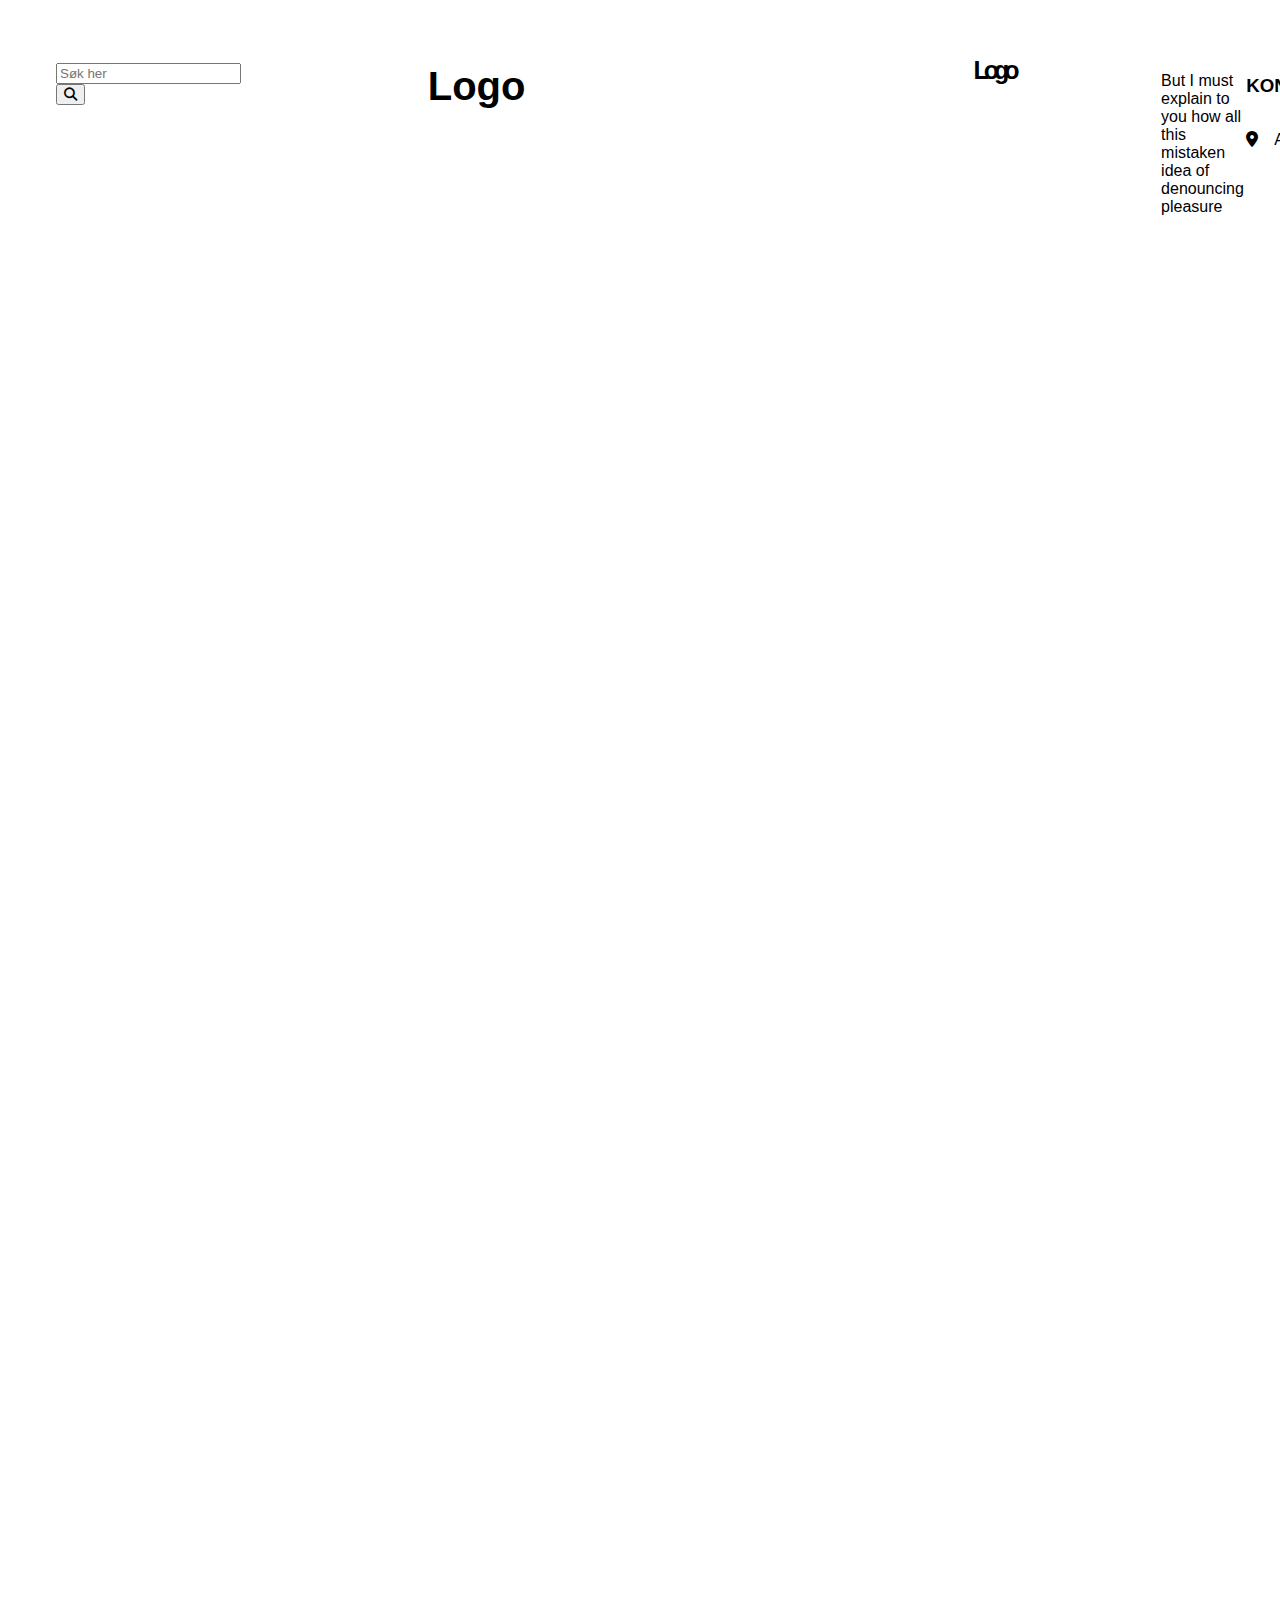
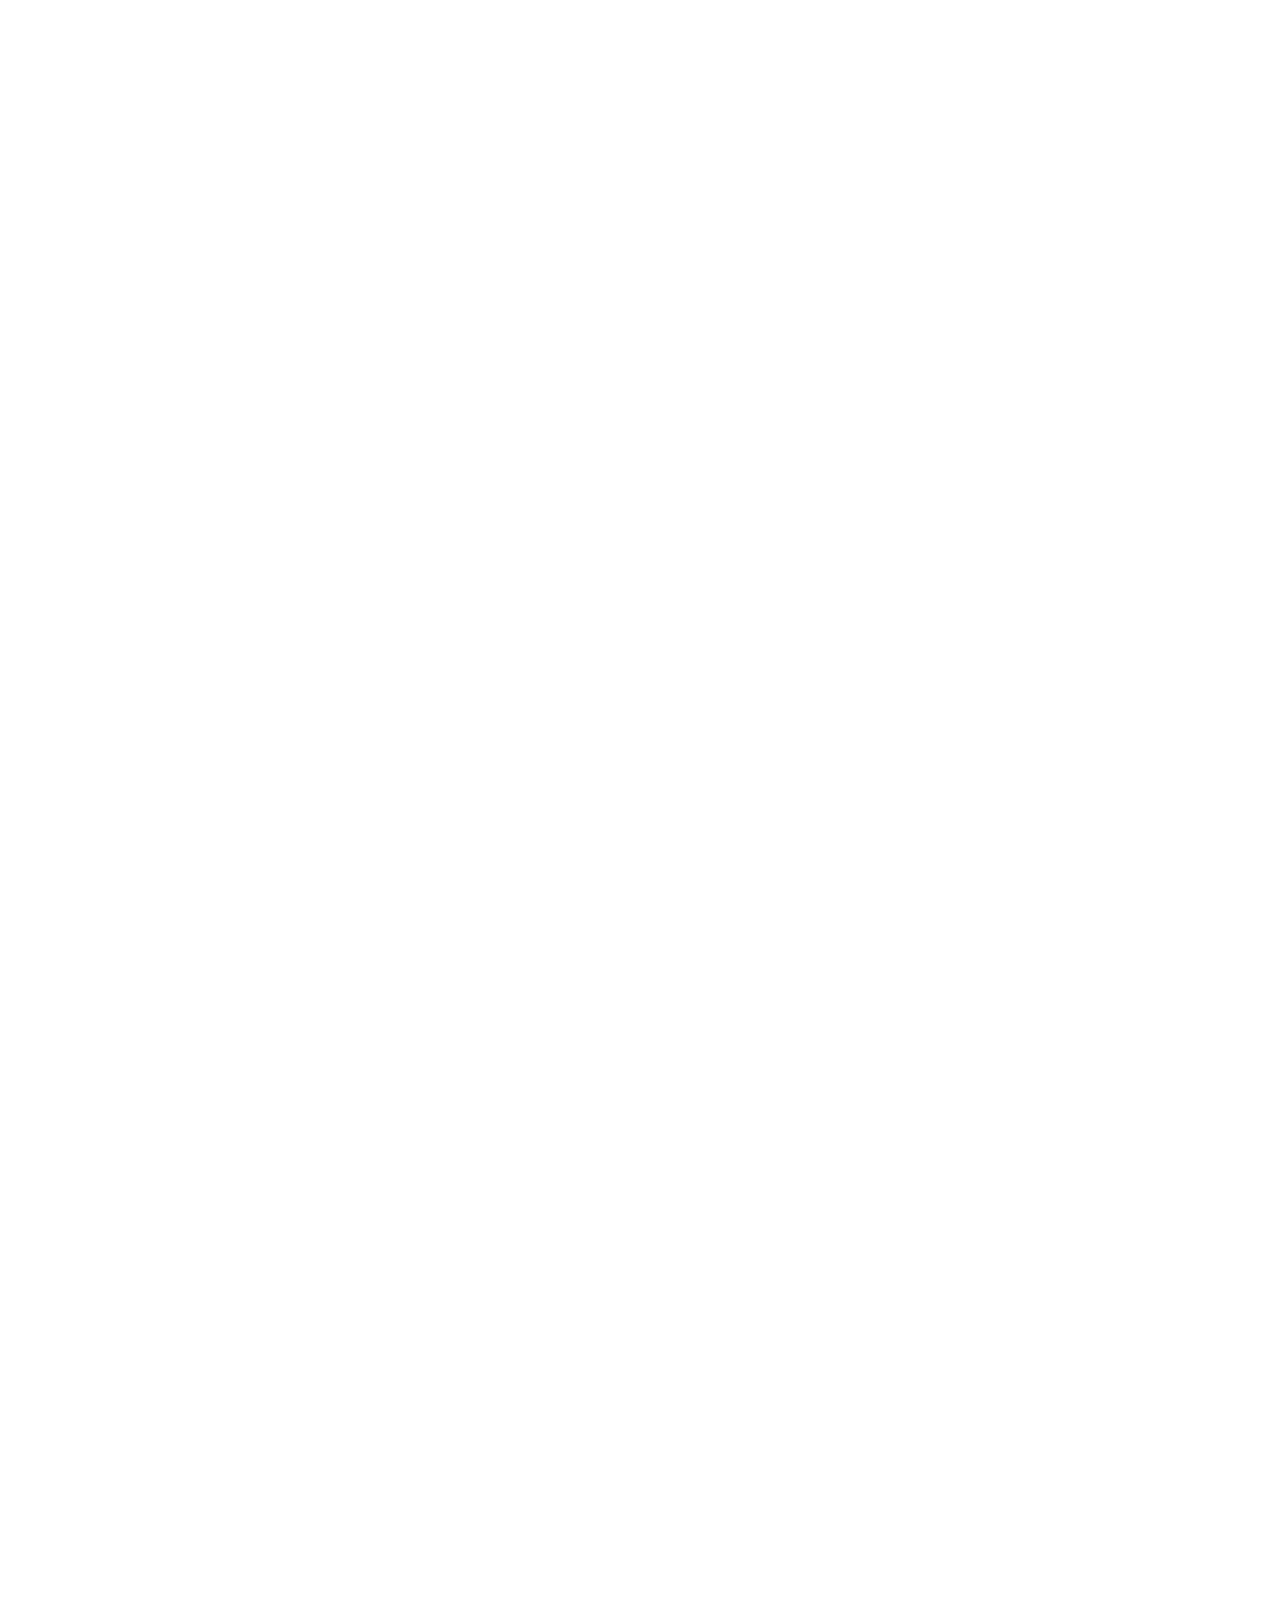
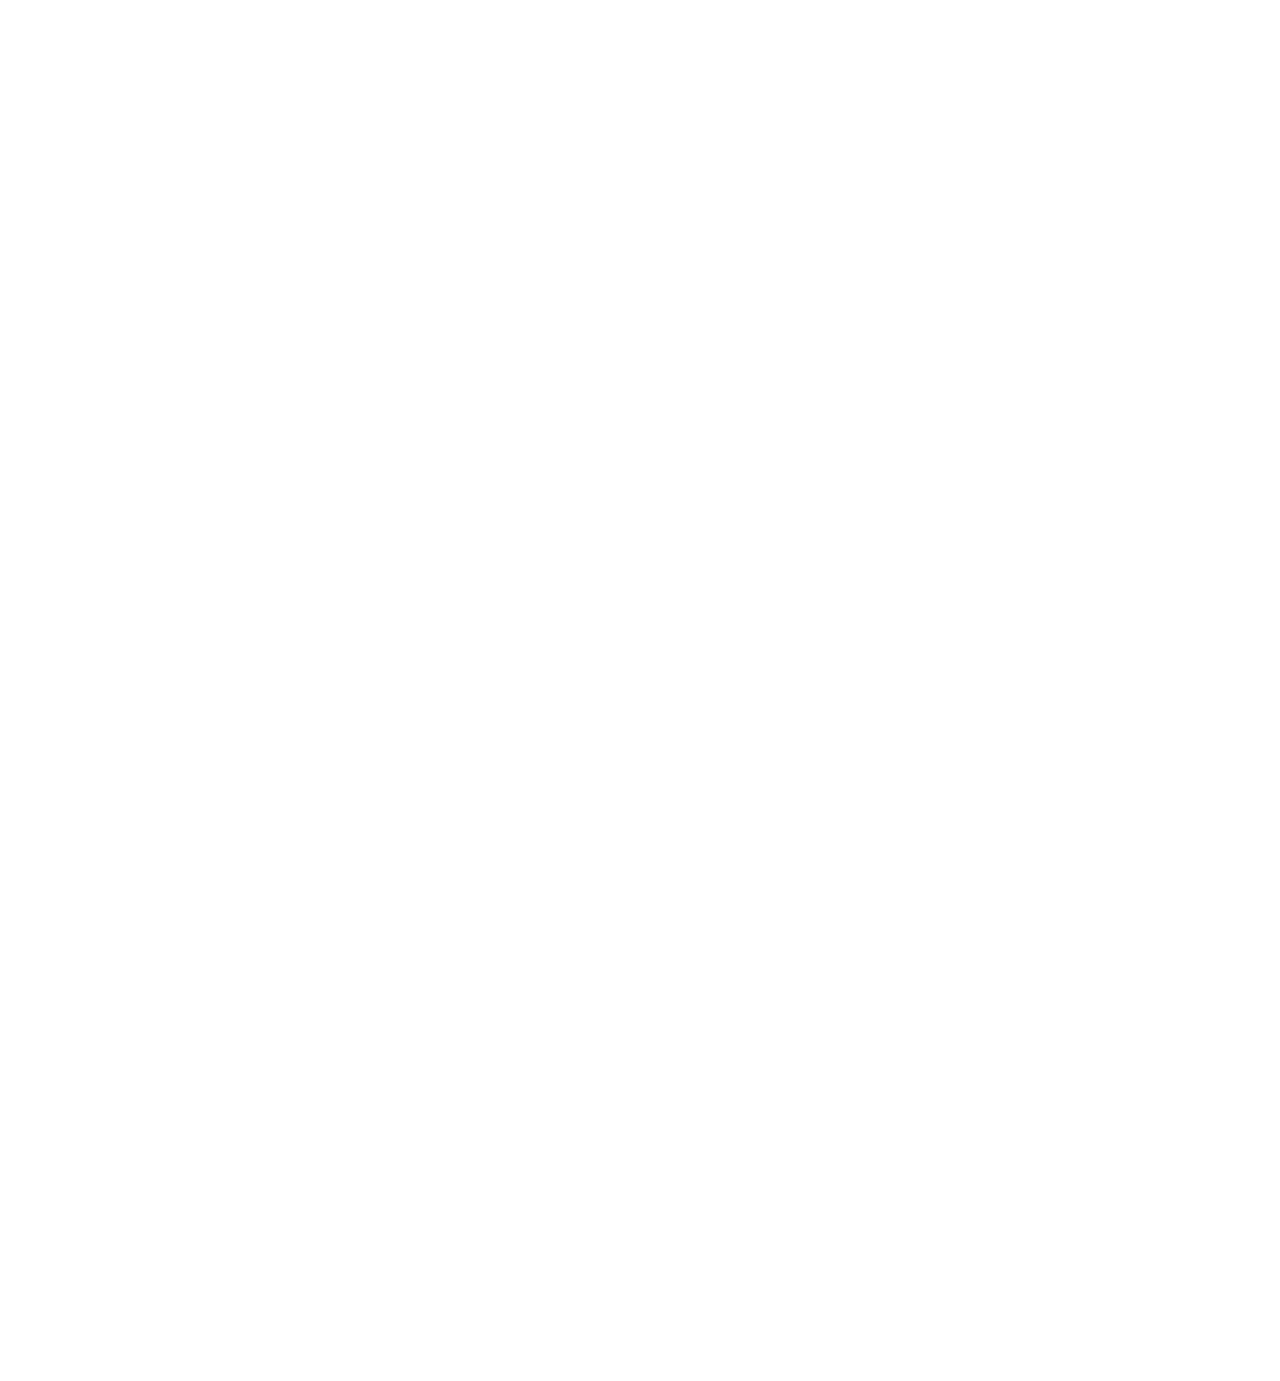
==== index.html @ 43e85b51 "Update index.html" ====
<!DOCTYPE html>
<html lang="en">
<head>
    <meta charset="UTF-8">
    <meta name="viewport" content="width=device-width, initial-scale=1.0">
    <link rel="stylesheet" href="ikoner/css/solid.css">
    <link rel="stylesheet" href="ikoner/css/fontawesome.css">
    <link rel="stylesheet" href="ikoner/css/brands.css">
    <link rel="stylesheet" href="css/style.css">
    
    <title>Eksamen</title>
</head>
<body>
    <div id="grid-container">
    <header><a href="index.html" class="logo"></a>

        <nav>
            <form>
            <label>
                <input type="search" placeholder="Søk her" id="search">
                <button aria-label="search button"><i class="fa-solid fa-magnifying-glass"></i></button>
            </label>
            </form>

            <ul>
                <li><a href="#">Hjem</a></li>
                <li><a href="#">Produkter</a></li>
                <li><a href="#" id="logo">Logo</a></li>
                <li><a href="#">Kategorier</a></li>
                <li><a href="#">Kontakt oss</a></li>
            </ul>

                <ul class="flex-menu" id="menu">
                    <li>
                        <a href="#" aria-label="Konto">
                            <i class="fa-regular fa-user"></i>
                        </a>
                    </li>
                    <li>
                        <a href="#" aria-label="Favoritter">
                            <i class="fa-regular fa-heart"></i>
                        </a>
                    </li>
                    <li>
                        <a href="#" aria-label="Handlekurv">
                            <i class="fa-solid fa-cart-shopping"></i>
                        </a>
                    </li>
                </ul>
        </nav>
    </header>
        <main id="mansory-grid">
            <section id="welcome-banner" aria-labelledby="welcome-heading">
                <header>
                    <h1>But I must explain to you how all this mistaken idea of denouncing pleasure and praising pain was born</h1>
                    <a href="#" class="btn" aria-label="Les mer">Les mer</a>
                </header>
            </section>

            <section>
                <h2>Våre mest populære produkter</h2>
                <p>Oppdag det beste av det beste</p>
                <button type="button">New product</button>
                <button type="button">Special price</button>
                <button type="button">Best sellers</button>


                <a href="#" class="btn" aria-label="New product">New product</a>
                <a href="#" class="btn" aria-label="Special price">Special price</a>
                <a href="#" class="btn" aria-label="Best sellers">Best sellers</a>
            </section>
              
            <section>
                        <img src="" alt="">
                        <i class="fa-regular fa-heart"></i>


                    <ul>
                        <li>Product name</li>
                        <li>Kr 1999</li>
                    </ul>
                
                        <img src="" alt="">
                        <i class="fa-regular fa-heart"></i>
                
                    <ul>
                        <li>Product name</li>
                        <li>Kr 1999</li>
                    </ul>

                        <img src="" alt="">
                        <i class="fa-regular fa-heart"></i>
                    
                    <ul>
                        <li>Product name</li>
                        <li>Kr 1999</li>
                    </ul>

                        <img src="" alt="">
                        <i class="fa-regular fa-heart"></i>

                    <ul>
                        <li>Product name</li>
                        <li>Kr 1999</li>
                    </ul>

                        <img src="" alt="">
                        <i class="fa-regular fa-heart"></i>
    
                    <ul>
                        <li>Product name</li>
                        <li>Kr 1999</li>
                    </ul>

        
                        <img src="" alt="">
                        <i class="fa-regular fa-heart"></i>
                
                    <ul>
                        <li>Product name</li>
                        <li>Kr 1999</li>
                    </ul>
            </section>

            <h2>Våre mest populære kategorier</h2>
            <p>Oppdag det beste av det beste</p>
            
            <section id="category">
                <h3>Category 1</h3>
            </section>
            
            <section id="category">
                <h3>Category 2</h3>
            </section>

            <section id="category">
                <h3>Category 3</h3>
            </section>

            <section id="category">
                <h3>Category 4</h3>
            </section>

            <section id="category">
                <h3>Category 5</h3>
            </section>
            
            
            
            <section id="Anmeldelser">
                    <h2>Anmeldelser</h2>

                <article>
                    <h4>Rober Labrador</h4>
                    <p>There are many variations of passages of Lorem Ipsum available, but the majority have suffered alteration in some form, by injected humour, or randomised words which don't look even slightly believable.</p>
                </article>

                <article>
                    <h4>Rober Labrador</h4>
                    <p>There are many variations of passages of Lorem Ipsum available, but the majority have suffered alteration in some form, by injected humour, or randomised words which don't look even slightly believable.</p>
                </article>

                <article>
                    <h4>Rober Labrador</h4>
                    <p>There are many variations of passages of Lorem Ipsum available, but the majority have suffered alteration in some form, by injected humour, or randomised words which don't look even slightly believable.</p>
                </article>

                <article>
                    <h4>Rober Labrador</h4>
                    <p>There are many variations of passages of Lorem Ipsum available, but the majority have suffered alteration in some form, by injected humour, or randomised words which don't look even slightly believable.</p>
                </article>


            </section>
        </main>

        <footer>
            <a href="#" id="footer-logo">Logo</a>
            <p>But I must explain to you how all this mistaken idea of denouncing pleasure</p>
                
                <section>
                    <h3>KONTAKT</h3>
                    <ul>
                        <li><i class="fa-solid fa-location-dot"></i> Adresse: B R A veien 4, 1757 Halden</li>
                        <li><i class="fa-solid fa-phone"></i>Telefon: 69 60 80 00</li>
                        <li><i class="fa-solid fa-envelope"></i>E-post: halden@hiof.no</li>
                        <li><i class="fa-solid fa-clock"></i>Åpningstider: Stenger 15:00</li>
                    </ul>
                </section>

                <section>
                    <h3>SNARVEIER </h3>
                    <ul>
                        <li>Produkter</li>
                        <li>Kategorier</li>
                        <li>Kontakt oss</li>
                    </ul>
                </section>

                <section>
                    <h3>SOSIALE MEDIER</h3>
                    <ul>
                        <li><i class="fa-brands fa-instagram"></i></li>
                        <li><i class="fa-brands fa-facebook"></i></li>
                        <li><i class="fa-brands fa-linkedin"></i></li>
                        <li><i class="fa-brands fa-pinterest"></i></li>
                    </ul>
                </section>
        </footer>
    </div>
</body>
</html>
---- ikoner/css/solid.css ----
/*!
 * Font Awesome Free 6.6.0 by @fontawesome - https://fontawesome.com
 * License - https://fontawesome.com/license/free (Icons: CC BY 4.0, Fonts: SIL OFL 1.1, Code: MIT License)
 * Copyright 2024 Fonticons, Inc.
 */
:root, :host {
  --fa-style-family-classic: 'Font Awesome 6 Free';
  --fa-font-solid: normal 900 1em/1 'Font Awesome 6 Free'; }

@font-face {
  font-family: 'Font Awesome 6 Free';
  font-style: normal;
  font-weight: 900;
  font-display: block;
  src: url("../webfonts/fa-solid-900.woff2") format("woff2"), url("../webfonts/fa-solid-900.ttf") format("truetype"); }

.fas,
.fa-solid {
  font-weight: 900; }
---- ikoner/css/brands.css ----
/*!
 * Font Awesome Free 6.6.0 by @fontawesome - https://fontawesome.com
 * License - https://fontawesome.com/license/free (Icons: CC BY 4.0, Fonts: SIL OFL 1.1, Code: MIT License)
 * Copyright 2024 Fonticons, Inc.
 */
:root, :host {
  --fa-style-family-brands: 'Font Awesome 6 Brands';
  --fa-font-brands: normal 400 1em/1 'Font Awesome 6 Brands'; }

@font-face {
  font-family: 'Font Awesome 6 Brands';
  font-style: normal;
  font-weight: 400;
  font-display: block;
  src: url("../webfonts/fa-brands-400.woff2") format("woff2"), url("../webfonts/fa-brands-400.ttf") format("truetype"); }

.fab,
.fa-brands {
  font-weight: 400; }

.fa-monero:before {
  content: "\f3d0"; }

.fa-hooli:before {
  content: "\f427"; }

.fa-yelp:before {
  content: "\f1e9"; }

.fa-cc-visa:before {
  content: "\f1f0"; }

.fa-lastfm:before {
  content: "\f202"; }

.fa-shopware:before {
  content: "\f5b5"; }

.fa-creative-commons-nc:before {
  content: "\f4e8"; }

.fa-aws:before {
  content: "\f375"; }

.fa-redhat:before {
  content: "\f7bc"; }

.fa-yoast:before {
  content: "\f2b1"; }

.fa-cloudflare:before {
  content: "\e07d"; }

.fa-ups:before {
  content: "\f7e0"; }

.fa-pixiv:before {
  content: "\e640"; }

.fa-wpexplorer:before {
  content: "\f2de"; }

.fa-dyalog:before {
  content: "\f399"; }

.fa-bity:before {
  content: "\f37a"; }

.fa-stackpath:before {
  content: "\f842"; }

.fa-buysellads:before {
  content: "\f20d"; }

.fa-first-order:before {
  content: "\f2b0"; }

.fa-modx:before {
  content: "\f285"; }

.fa-guilded:before {
  content: "\e07e"; }

.fa-vnv:before {
  content: "\f40b"; }

.fa-square-js:before {
  content: "\f3b9"; }

.fa-js-square:before {
  content: "\f3b9"; }

.fa-microsoft:before {
  content: "\f3ca"; }

.fa-qq:before {
  content: "\f1d6"; }

.fa-orcid:before {
  content: "\f8d2"; }

.fa-java:before {
  content: "\f4e4"; }

.fa-invision:before {
  content: "\f7b0"; }

.fa-creative-commons-pd-alt:before {
  content: "\f4ed"; }

.fa-centercode:before {
  content: "\f380"; }

.fa-glide-g:before {
  content: "\f2a6"; }

.fa-drupal:before {
  content: "\f1a9"; }

.fa-jxl:before {
  content: "\e67b"; }

.fa-dart-lang:before {
  content: "\e693"; }

.fa-hire-a-helper:before {
  content: "\f3b0"; }

.fa-creative-commons-by:before {
  content: "\f4e7"; }

.fa-unity:before {
  content: "\e049"; }

.fa-whmcs:before {
  content: "\f40d"; }

.fa-rocketchat:before {
  content: "\f3e8"; }

.fa-vk:before {
  content: "\f189"; }

.fa-untappd:before {
  content: "\f405"; }

.fa-mailchimp:before {
  content: "\f59e"; }

.fa-css3-alt:before {
  content: "\f38b"; }

.fa-square-reddit:before {
  content: "\f1a2"; }

.fa-reddit-square:before {
  content: "\f1a2"; }

.fa-vimeo-v:before {
  content: "\f27d"; }

.fa-contao:before {
  content: "\f26d"; }

.fa-square-font-awesome:before {
  content: "\e5ad"; }

.fa-deskpro:before {
  content: "\f38f"; }

.fa-brave:before {
  content: "\e63c"; }

.fa-sistrix:before {
  content: "\f3ee"; }

.fa-square-instagram:before {
  content: "\e055"; }

.fa-instagram-square:before {
  content: "\e055"; }

.fa-battle-net:before {
  content: "\f835"; }

.fa-the-red-yeti:before {
  content: "\f69d"; }

.fa-square-hacker-news:before {
  content: "\f3af"; }

.fa-hacker-news-square:before {
  content: "\f3af"; }

.fa-edge:before {
  content: "\f282"; }

.fa-threads:before {
  content: "\e618"; }

.fa-napster:before {
  content: "\f3d2"; }

.fa-square-snapchat:before {
  content: "\f2ad"; }

.fa-snapchat-square:before {
  content: "\f2ad"; }

.fa-google-plus-g:before {
  content: "\f0d5"; }

.fa-artstation:before {
  content: "\f77a"; }

.fa-markdown:before {
  content: "\f60f"; }

.fa-sourcetree:before {
  content: "\f7d3"; }

.fa-google-plus:before {
  content: "\f2b3"; }

.fa-diaspora:before {
  content: "\f791"; }

.fa-foursquare:before {
  content: "\f180"; }

.fa-stack-overflow:before {
  content: "\f16c"; }

.fa-github-alt:before {
  content: "\f113"; }

.fa-phoenix-squadron:before {
  content: "\f511"; }

.fa-pagelines:before {
  content: "\f18c"; }

.fa-algolia:before {
  content: "\f36c"; }

.fa-red-river:before {
  content: "\f3e3"; }

.fa-creative-commons-sa:before {
  content: "\f4ef"; }

.fa-safari:before {
  content: "\f267"; }

.fa-google:before {
  content: "\f1a0"; }

.fa-square-font-awesome-stroke:before {
  content: "\f35c"; }

.fa-font-awesome-alt:before {
  content: "\f35c"; }

.fa-atlassian:before {
  content: "\f77b"; }

.fa-linkedin-in:before {
  content: "\f0e1"; }

.fa-digital-ocean:before {
  content: "\f391"; }

.fa-nimblr:before {
  content: "\f5a8"; }

.fa-chromecast:before {
  content: "\f838"; }

.fa-evernote:before {
  content: "\f839"; }

.fa-hacker-news:before {
  content: "\f1d4"; }

.fa-creative-commons-sampling:before {
  content: "\f4f0"; }

.fa-adversal:before {
  content: "\f36a"; }

.fa-creative-commons:before {
  content: "\f25e"; }

.fa-watchman-monitoring:before {
  content: "\e087"; }

.fa-fonticons:before {
  content: "\f280"; }

.fa-weixin:before {
  content: "\f1d7"; }

.fa-shirtsinbulk:before {
  content: "\f214"; }

.fa-codepen:before {
  content: "\f1cb"; }

.fa-git-alt:before {
  content: "\f841"; }

.fa-lyft:before {
  content: "\f3c3"; }

.fa-rev:before {
  content: "\f5b2"; }

.fa-windows:before {
  content: "\f17a"; }

.fa-wizards-of-the-coast:before {
  content: "\f730"; }

.fa-square-viadeo:before {
  content: "\f2aa"; }

.fa-viadeo-square:before {
  content: "\f2aa"; }

.fa-meetup:before {
  content: "\f2e0"; }

.fa-centos:before {
  content: "\f789"; }

.fa-adn:before {
  content: "\f170"; }

.fa-cloudsmith:before {
  content: "\f384"; }

.fa-opensuse:before {
  content: "\e62b"; }

.fa-pied-piper-alt:before {
  content: "\f1a8"; }

.fa-square-dribbble:before {
  content: "\f397"; }

.fa-dribbble-square:before {
  content: "\f397"; }

.fa-codiepie:before {
  content: "\f284"; }

.fa-node:before {
  content: "\f419"; }

.fa-mix:before {
  content: "\f3cb"; }

.fa-steam:before {
  content: "\f1b6"; }

.fa-cc-apple-pay:before {
  content: "\f416"; }

.fa-scribd:before {
  content: "\f28a"; }

.fa-debian:before {
  content: "\e60b"; }

.fa-openid:before {
  content: "\f19b"; }

.fa-instalod:before {
  content: "\e081"; }

.fa-expeditedssl:before {
  content: "\f23e"; }

.fa-sellcast:before {
  content: "\f2da"; }

.fa-square-twitter:before {
  content: "\f081"; }

.fa-twitter-square:before {
  content: "\f081"; }

.fa-r-project:before {
  content: "\f4f7"; }

.fa-delicious:before {
  content: "\f1a5"; }

.fa-freebsd:before {
  content: "\f3a4"; }

.fa-vuejs:before {
  content: "\f41f"; }

.fa-accusoft:before {
  content: "\f369"; }

.fa-ioxhost:before {
  content: "\f208"; }

.fa-fonticons-fi:before {
  content: "\f3a2"; }

.fa-app-store:before {
  content: "\f36f"; }

.fa-cc-mastercard:before {
  content: "\f1f1"; }

.fa-itunes-note:before {
  content: "\f3b5"; }

.fa-golang:before {
  content: "\e40f"; }

.fa-kickstarter:before {
  content: "\f3bb"; }

.fa-square-kickstarter:before {
  content: "\f3bb"; }

.fa-grav:before {
  content: "\f2d6"; }

.fa-weibo:before {
  content: "\f18a"; }

.fa-uncharted:before {
  content: "\e084"; }

.fa-firstdraft:before {
  content: "\f3a1"; }

.fa-square-youtube:before {
  content: "\f431"; }

.fa-youtube-square:before {
  content: "\f431"; }

.fa-wikipedia-w:before {
  content: "\f266"; }

.fa-wpressr:before {
  content: "\f3e4"; }

.fa-rendact:before {
  content: "\f3e4"; }

.fa-angellist:before {
  content: "\f209"; }

.fa-galactic-republic:before {
  content: "\f50c"; }

.fa-nfc-directional:before {
  content: "\e530"; }

.fa-skype:before {
  content: "\f17e"; }

.fa-joget:before {
  content: "\f3b7"; }

.fa-fedora:before {
  content: "\f798"; }

.fa-stripe-s:before {
  content: "\f42a"; }

.fa-meta:before {
  content: "\e49b"; }

.fa-laravel:before {
  content: "\f3bd"; }

.fa-hotjar:before {
  content: "\f3b1"; }

.fa-bluetooth-b:before {
  content: "\f294"; }

.fa-square-letterboxd:before {
  content: "\e62e"; }

.fa-sticker-mule:before {
  content: "\f3f7"; }

.fa-creative-commons-zero:before {
  content: "\f4f3"; }

.fa-hips:before {
  content: "\f452"; }

.fa-behance:before {
  content: "\f1b4"; }

.fa-reddit:before {
  content: "\f1a1"; }

.fa-discord:before {
  content: "\f392"; }

.fa-chrome:before {
  content: "\f268"; }

.fa-app-store-ios:before {
  content: "\f370"; }

.fa-cc-discover:before {
  content: "\f1f2"; }

.fa-wpbeginner:before {
  content: "\f297"; }

.fa-confluence:before {
  content: "\f78d"; }

.fa-shoelace:before {
  content: "\e60c"; }

.fa-mdb:before {
  content: "\f8ca"; }

.fa-dochub:before {
  content: "\f394"; }

.fa-accessible-icon:before {
  content: "\f368"; }

.fa-ebay:before {
  content: "\f4f4"; }

.fa-amazon:before {
  content: "\f270"; }

.fa-unsplash:before {
  content: "\e07c"; }

.fa-yarn:before {
  content: "\f7e3"; }

.fa-square-steam:before {
  content: "\f1b7"; }

.fa-steam-square:before {
  content: "\f1b7"; }

.fa-500px:before {
  content: "\f26e"; }

.fa-square-vimeo:before {
  content: "\f194"; }

.fa-vimeo-square:before {
  content: "\f194"; }

.fa-asymmetrik:before {
  content: "\f372"; }

.fa-font-awesome:before {
  content: "\f2b4"; }

.fa-font-awesome-flag:before {
  content: "\f2b4"; }

.fa-font-awesome-logo-full:before {
  content: "\f2b4"; }

.fa-gratipay:before {
  content: "\f184"; }

.fa-apple:before {
  content: "\f179"; }

.fa-hive:before {
  content: "\e07f"; }

.fa-gitkraken:before {
  content: "\f3a6"; }

.fa-keybase:before {
  content: "\f4f5"; }

.fa-apple-pay:before {
  content: "\f415"; }

.fa-padlet:before {
  content: "\e4a0"; }

.fa-amazon-pay:before {
  content: "\f42c"; }

.fa-square-github:before {
  content: "\f092"; }

.fa-github-square:before {
  content: "\f092"; }

.fa-stumbleupon:before {
  content: "\f1a4"; }

.fa-fedex:before {
  content: "\f797"; }

.fa-phoenix-framework:before {
  content: "\f3dc"; }

.fa-shopify:before {
  content: "\e057"; }

.fa-neos:before {
  content: "\f612"; }

.fa-square-threads:before {
  content: "\e619"; }

.fa-hackerrank:before {
  content: "\f5f7"; }

.fa-researchgate:before {
  content: "\f4f8"; }

.fa-swift:before {
  content: "\f8e1"; }

.fa-angular:before {
  content: "\f420"; }

.fa-speakap:before {
  content: "\f3f3"; }

.fa-angrycreative:before {
  content: "\f36e"; }

.fa-y-combinator:before {
  content: "\f23b"; }

.fa-empire:before {
  content: "\f1d1"; }

.fa-envira:before {
  content: "\f299"; }

.fa-google-scholar:before {
  content: "\e63b"; }

.fa-square-gitlab:before {
  content: "\e5ae"; }

.fa-gitlab-square:before {
  content: "\e5ae"; }

.fa-studiovinari:before {
  content: "\f3f8"; }

.fa-pied-piper:before {
  content: "\f2ae"; }

.fa-wordpress:before {
  content: "\f19a"; }

.fa-product-hunt:before {
  content: "\f288"; }

.fa-firefox:before {
  content: "\f269"; }

.fa-linode:before {
  content: "\f2b8"; }

.fa-goodreads:before {
  content: "\f3a8"; }

.fa-square-odnoklassniki:before {
  content: "\f264"; }

.fa-odnoklassniki-square:before {
  content: "\f264"; }

.fa-jsfiddle:before {
  content: "\f1cc"; }

.fa-sith:before {
  content: "\f512"; }

.fa-themeisle:before {
  content: "\f2b2"; }

.fa-page4:before {
  content: "\f3d7"; }

.fa-hashnode:before {
  content: "\e499"; }

.fa-react:before {
  content: "\f41b"; }

.fa-cc-paypal:before {
  content: "\f1f4"; }

.fa-squarespace:before {
  content: "\f5be"; }

.fa-cc-stripe:before {
  content: "\f1f5"; }

.fa-creative-commons-share:before {
  content: "\f4f2"; }

.fa-bitcoin:before {
  content: "\f379"; }

.fa-keycdn:before {
  content: "\f3ba"; }

.fa-opera:before {
  content: "\f26a"; }

.fa-itch-io:before {
  content: "\f83a"; }

.fa-umbraco:before {
  content: "\f8e8"; }

.fa-galactic-senate:before {
  content: "\f50d"; }

.fa-ubuntu:before {
  content: "\f7df"; }

.fa-draft2digital:before {
  content: "\f396"; }

.fa-stripe:before {
  content: "\f429"; }

.fa-houzz:before {
  content: "\f27c"; }

.fa-gg:before {
  content: "\f260"; }

.fa-dhl:before {
  content: "\f790"; }

.fa-square-pinterest:before {
  content: "\f0d3"; }

.fa-pinterest-square:before {
  content: "\f0d3"; }

.fa-xing:before {
  content: "\f168"; }

.fa-blackberry:before {
  content: "\f37b"; }

.fa-creative-commons-pd:before {
  content: "\f4ec"; }

.fa-playstation:before {
  content: "\f3df"; }

.fa-quinscape:before {
  content: "\f459"; }

.fa-less:before {
  content: "\f41d"; }

.fa-blogger-b:before {
  content: "\f37d"; }

.fa-opencart:before {
  content: "\f23d"; }

.fa-vine:before {
  content: "\f1ca"; }

.fa-signal-messenger:before {
  content: "\e663"; }

.fa-paypal:before {
  content: "\f1ed"; }

.fa-gitlab:before {
  content: "\f296"; }

.fa-typo3:before {
  content: "\f42b"; }

.fa-reddit-alien:before {
  content: "\f281"; }

.fa-yahoo:before {
  content: "\f19e"; }

.fa-dailymotion:before {
  content: "\e052"; }

.fa-affiliatetheme:before {
  content: "\f36b"; }

.fa-pied-piper-pp:before {
  content: "\f1a7"; }

.fa-bootstrap:before {
  content: "\f836"; }

.fa-odnoklassniki:before {
  content: "\f263"; }

.fa-nfc-symbol:before {
  content: "\e531"; }

.fa-mintbit:before {
  content: "\e62f"; }

.fa-ethereum:before {
  content: "\f42e"; }

.fa-speaker-deck:before {
  content: "\f83c"; }

.fa-creative-commons-nc-eu:before {
  content: "\f4e9"; }

.fa-patreon:before {
  content: "\f3d9"; }

.fa-avianex:before {
  content: "\f374"; }

.fa-ello:before {
  content: "\f5f1"; }

.fa-gofore:before {
  content: "\f3a7"; }

.fa-bimobject:before {
  content: "\f378"; }

.fa-brave-reverse:before {
  content: "\e63d"; }

.fa-facebook-f:before {
  content: "\f39e"; }

.fa-square-google-plus:before {
  content: "\f0d4"; }

.fa-google-plus-square:before {
  content: "\f0d4"; }

.fa-web-awesome:before {
  content: "\e682"; }

.fa-mandalorian:before {
  content: "\f50f"; }

.fa-first-order-alt:before {
  content: "\f50a"; }

.fa-osi:before {
  content: "\f41a"; }

.fa-google-wallet:before {
  content: "\f1ee"; }

.fa-d-and-d-beyond:before {
  content: "\f6ca"; }

.fa-periscope:before {
  content: "\f3da"; }

.fa-fulcrum:before {
  content: "\f50b"; }

.fa-cloudscale:before {
  content: "\f383"; }

.fa-forumbee:before {
  content: "\f211"; }

.fa-mizuni:before {
  content: "\f3cc"; }

.fa-schlix:before {
  content: "\f3ea"; }

.fa-square-xing:before {
  content: "\f169"; }

.fa-xing-square:before {
  content: "\f169"; }

.fa-bandcamp:before {
  content: "\f2d5"; }

.fa-wpforms:before {
  content: "\f298"; }

.fa-cloudversify:before {
  content: "\f385"; }

.fa-usps:before {
  content: "\f7e1"; }

.fa-megaport:before {
  content: "\f5a3"; }

.fa-magento:before {
  content: "\f3c4"; }

.fa-spotify:before {
  content: "\f1bc"; }

.fa-optin-monster:before {
  content: "\f23c"; }

.fa-fly:before {
  content: "\f417"; }

.fa-aviato:before {
  content: "\f421"; }

.fa-itunes:before {
  content: "\f3b4"; }

.fa-cuttlefish:before {
  content: "\f38c"; }

.fa-blogger:before {
  content: "\f37c"; }

.fa-flickr:before {
  content: "\f16e"; }

.fa-viber:before {
  content: "\f409"; }

.fa-soundcloud:before {
  content: "\f1be"; }

.fa-digg:before {
  content: "\f1a6"; }

.fa-tencent-weibo:before {
  content: "\f1d5"; }

.fa-letterboxd:before {
  content: "\e62d"; }

.fa-symfony:before {
  content: "\f83d"; }

.fa-maxcdn:before {
  content: "\f136"; }

.fa-etsy:before {
  content: "\f2d7"; }

.fa-facebook-messenger:before {
  content: "\f39f"; }

.fa-audible:before {
  content: "\f373"; }

.fa-think-peaks:before {
  content: "\f731"; }

.fa-bilibili:before {
  content: "\e3d9"; }

.fa-erlang:before {
  content: "\f39d"; }

.fa-x-twitter:before {
  content: "\e61b"; }

.fa-cotton-bureau:before {
  content: "\f89e"; }

.fa-dashcube:before {
  content: "\f210"; }

.fa-42-group:before {
  content: "\e080"; }

.fa-innosoft:before {
  content: "\e080"; }

.fa-stack-exchange:before {
  content: "\f18d"; }

.fa-elementor:before {
  content: "\f430"; }

.fa-square-pied-piper:before {
  content: "\e01e"; }

.fa-pied-piper-square:before {
  content: "\e01e"; }

.fa-creative-commons-nd:before {
  content: "\f4eb"; }

.fa-palfed:before {
  content: "\f3d8"; }

.fa-superpowers:before {
  content: "\f2dd"; }

.fa-resolving:before {
  content: "\f3e7"; }

.fa-xbox:before {
  content: "\f412"; }

.fa-square-web-awesome-stroke:before {
  content: "\e684"; }

.fa-searchengin:before {
  content: "\f3eb"; }

.fa-tiktok:before {
  content: "\e07b"; }

.fa-square-facebook:before {
  content: "\f082"; }

.fa-facebook-square:before {
  content: "\f082"; }

.fa-renren:before {
  content: "\f18b"; }

.fa-linux:before {
  content: "\f17c"; }

.fa-glide:before {
  content: "\f2a5"; }

.fa-linkedin:before {
  content: "\f08c"; }

.fa-hubspot:before {
  content: "\f3b2"; }

.fa-deploydog:before {
  content: "\f38e"; }

.fa-twitch:before {
  content: "\f1e8"; }

.fa-flutter:before {
  content: "\e694"; }

.fa-ravelry:before {
  content: "\f2d9"; }

.fa-mixer:before {
  content: "\e056"; }

.fa-square-lastfm:before {
  content: "\f203"; }

.fa-lastfm-square:before {
  content: "\f203"; }

.fa-vimeo:before {
  content: "\f40a"; }

.fa-mendeley:before {
  content: "\f7b3"; }

.fa-uniregistry:before {
  content: "\f404"; }

.fa-figma:before {
  content: "\f799"; }

.fa-creative-commons-remix:before {
  content: "\f4ee"; }

.fa-cc-amazon-pay:before {
  content: "\f42d"; }

.fa-dropbox:before {
  content: "\f16b"; }

.fa-instagram:before {
  content: "\f16d"; }

.fa-cmplid:before {
  content: "\e360"; }

.fa-upwork:before {
  content: "\e641"; }

.fa-facebook:before {
  content: "\f09a"; }

.fa-gripfire:before {
  content: "\f3ac"; }

.fa-jedi-order:before {
  content: "\f50e"; }

.fa-uikit:before {
  content: "\f403"; }

.fa-fort-awesome-alt:before {
  content: "\f3a3"; }

.fa-phabricator:before {
  content: "\f3db"; }

.fa-ussunnah:before {
  content: "\f407"; }

.fa-earlybirds:before {
  content: "\f39a"; }

.fa-trade-federation:before {
  content: "\f513"; }

.fa-autoprefixer:before {
  content: "\f41c"; }

.fa-whatsapp:before {
  content: "\f232"; }

.fa-square-upwork:before {
  content: "\e67c"; }

.fa-slideshare:before {
  content: "\f1e7"; }

.fa-google-play:before {
  content: "\f3ab"; }

.fa-viadeo:before {
  content: "\f2a9"; }

.fa-line:before {
  content: "\f3c0"; }

.fa-google-drive:before {
  content: "\f3aa"; }

.fa-servicestack:before {
  content: "\f3ec"; }

.fa-simplybuilt:before {
  content: "\f215"; }

.fa-bitbucket:before {
  content: "\f171"; }

.fa-imdb:before {
  content: "\f2d8"; }

.fa-deezer:before {
  content: "\e077"; }

.fa-raspberry-pi:before {
  content: "\f7bb"; }

.fa-jira:before {
  content: "\f7b1"; }

.fa-docker:before {
  content: "\f395"; }

.fa-screenpal:before {
  content: "\e570"; }

.fa-bluetooth:before {
  content: "\f293"; }

.fa-gitter:before {
  content: "\f426"; }

.fa-d-and-d:before {
  content: "\f38d"; }

.fa-microblog:before {
  content: "\e01a"; }

.fa-cc-diners-club:before {
  content: "\f24c"; }

.fa-gg-circle:before {
  content: "\f261"; }

.fa-pied-piper-hat:before {
  content: "\f4e5"; }

.fa-kickstarter-k:before {
  content: "\f3bc"; }

.fa-yandex:before {
  content: "\f413"; }

.fa-readme:before {
  content: "\f4d5"; }

.fa-html5:before {
  content: "\f13b"; }

.fa-sellsy:before {
  content: "\f213"; }

.fa-square-web-awesome:before {
  content: "\e683"; }

.fa-sass:before {
  content: "\f41e"; }

.fa-wirsindhandwerk:before {
  content: "\e2d0"; }

.fa-wsh:before {
  content: "\e2d0"; }

.fa-buromobelexperte:before {
  content: "\f37f"; }

.fa-salesforce:before {
  content: "\f83b"; }

.fa-octopus-deploy:before {
  content: "\e082"; }

.fa-medapps:before {
  content: "\f3c6"; }

.fa-ns8:before {
  content: "\f3d5"; }

.fa-pinterest-p:before {
  content: "\f231"; }

.fa-apper:before {
  content: "\f371"; }

.fa-fort-awesome:before {
  content: "\f286"; }

.fa-waze:before {
  content: "\f83f"; }

.fa-bluesky:before {
  content: "\e671"; }

.fa-cc-jcb:before {
  content: "\f24b"; }

.fa-snapchat:before {
  content: "\f2ab"; }

.fa-snapchat-ghost:before {
  content: "\f2ab"; }

.fa-fantasy-flight-games:before {
  content: "\f6dc"; }

.fa-rust:before {
  content: "\e07a"; }

.fa-wix:before {
  content: "\f5cf"; }

.fa-square-behance:before {
  content: "\f1b5"; }

.fa-behance-square:before {
  content: "\f1b5"; }

.fa-supple:before {
  content: "\f3f9"; }

.fa-webflow:before {
  content: "\e65c"; }

.fa-rebel:before {
  content: "\f1d0"; }

.fa-css3:before {
  content: "\f13c"; }

.fa-staylinked:before {
  content: "\f3f5"; }

.fa-kaggle:before {
  content: "\f5fa"; }

.fa-space-awesome:before {
  content: "\e5ac"; }

.fa-deviantart:before {
  content: "\f1bd"; }

.fa-cpanel:before {
  content: "\f388"; }

.fa-goodreads-g:before {
  content: "\f3a9"; }

.fa-square-git:before {
  content: "\f1d2"; }

.fa-git-square:before {
  content: "\f1d2"; }

.fa-square-tumblr:before {
  content: "\f174"; }

.fa-tumblr-square:before {
  content: "\f174"; }

.fa-trello:before {
  content: "\f181"; }

.fa-creative-commons-nc-jp:before {
  content: "\f4ea"; }

.fa-get-pocket:before {
  content: "\f265"; }

.fa-perbyte:before {
  content: "\e083"; }

.fa-grunt:before {
  content: "\f3ad"; }

.fa-weebly:before {
  content: "\f5cc"; }

.fa-connectdevelop:before {
  content: "\f20e"; }

.fa-leanpub:before {
  content: "\f212"; }

.fa-black-tie:before {
  content: "\f27e"; }

.fa-themeco:before {
  content: "\f5c6"; }

.fa-python:before {
  content: "\f3e2"; }

.fa-android:before {
  content: "\f17b"; }

.fa-bots:before {
  content: "\e340"; }

.fa-free-code-camp:before {
  content: "\f2c5"; }

.fa-hornbill:before {
  content: "\f592"; }

.fa-js:before {
  content: "\f3b8"; }

.fa-ideal:before {
  content: "\e013"; }

.fa-git:before {
  content: "\f1d3"; }

.fa-dev:before {
  content: "\f6cc"; }

.fa-sketch:before {
  content: "\f7c6"; }

.fa-yandex-international:before {
  content: "\f414"; }

.fa-cc-amex:before {
  content: "\f1f3"; }

.fa-uber:before {
  content: "\f402"; }

.fa-github:before {
  content: "\f09b"; }

.fa-php:before {
  content: "\f457"; }

.fa-alipay:before {
  content: "\f642"; }

.fa-youtube:before {
  content: "\f167"; }

.fa-skyatlas:before {
  content: "\f216"; }

.fa-firefox-browser:before {
  content: "\e007"; }

.fa-replyd:before {
  content: "\f3e6"; }

.fa-suse:before {
  content: "\f7d6"; }

.fa-jenkins:before {
  content: "\f3b6"; }

.fa-twitter:before {
  content: "\f099"; }

.fa-rockrms:before {
  content: "\f3e9"; }

.fa-pinterest:before {
  content: "\f0d2"; }

.fa-buffer:before {
  content: "\f837"; }

.fa-npm:before {
  content: "\f3d4"; }

.fa-yammer:before {
  content: "\f840"; }

.fa-btc:before {
  content: "\f15a"; }

.fa-dribbble:before {
  content: "\f17d"; }

.fa-stumbleupon-circle:before {
  content: "\f1a3"; }

.fa-internet-explorer:before {
  content: "\f26b"; }

.fa-stubber:before {
  content: "\e5c7"; }

.fa-telegram:before {
  content: "\f2c6"; }

.fa-telegram-plane:before {
  content: "\f2c6"; }

.fa-old-republic:before {
  content: "\f510"; }

.fa-odysee:before {
  content: "\e5c6"; }

.fa-square-whatsapp:before {
  content: "\f40c"; }

.fa-whatsapp-square:before {
  content: "\f40c"; }

.fa-node-js:before {
  content: "\f3d3"; }

.fa-edge-legacy:before {
  content: "\e078"; }

.fa-slack:before {
  content: "\f198"; }

.fa-slack-hash:before {
  content: "\f198"; }

.fa-medrt:before {
  content: "\f3c8"; }

.fa-usb:before {
  content: "\f287"; }

.fa-tumblr:before {
  content: "\f173"; }

.fa-vaadin:before {
  content: "\f408"; }

.fa-quora:before {
  content: "\f2c4"; }

.fa-square-x-twitter:before {
  content: "\e61a"; }

.fa-reacteurope:before {
  content: "\f75d"; }

.fa-medium:before {
  content: "\f23a"; }

.fa-medium-m:before {
  content: "\f23a"; }

.fa-amilia:before {
  content: "\f36d"; }

.fa-mixcloud:before {
  content: "\f289"; }

.fa-flipboard:before {
  content: "\f44d"; }

.fa-viacoin:before {
  content: "\f237"; }

.fa-critical-role:before {
  content: "\f6c9"; }

.fa-sitrox:before {
  content: "\e44a"; }

.fa-discourse:before {
  content: "\f393"; }

.fa-joomla:before {
  content: "\f1aa"; }

.fa-mastodon:before {
  content: "\f4f6"; }

.fa-airbnb:before {
  content: "\f834"; }

.fa-wolf-pack-battalion:before {
  content: "\f514"; }

.fa-buy-n-large:before {
  content: "\f8a6"; }

.fa-gulp:before {
  content: "\f3ae"; }

.fa-creative-commons-sampling-plus:before {
  content: "\f4f1"; }

.fa-strava:before {
  content: "\f428"; }

.fa-ember:before {
  content: "\f423"; }

.fa-canadian-maple-leaf:before {
  content: "\f785"; }

.fa-teamspeak:before {
  content: "\f4f9"; }

.fa-pushed:before {
  content: "\f3e1"; }

.fa-wordpress-simple:before {
  content: "\f411"; }

.fa-nutritionix:before {
  content: "\f3d6"; }

.fa-wodu:before {
  content: "\e088"; }

.fa-google-pay:before {
  content: "\e079"; }

.fa-intercom:before {
  content: "\f7af"; }

.fa-zhihu:before {
  content: "\f63f"; }

.fa-korvue:before {
  content: "\f42f"; }

.fa-pix:before {
  content: "\e43a"; }

.fa-steam-symbol:before {
  content: "\f3f6"; }
---- css/style.css ----
*{
    box-sizing: border-box;
}

body{
    font-family: Arial, Helvetica, sans-serif
}

header{
    background-color: #000;
    padding: 3rem;
}

nav{
    display: flex;
    flex-direction: row;
    align-items: flex-end;
    background-color: #ffff;
    padding: 1rem;
}


main{
    background-color: #fff;
    color: #000;
}

section{
    display: flex;
    flex-wrap: wrap;
}


.btn{
    display: inline-block;
    padding: 1rem;
    border: 0px solid #000;
    background-color: #444444;
    color: #fff;
    text-decoration: none;
    margin: 10px 0px
}

#logo{
    font-size: 40px;
    margin-bottom: 1rem;
    font-weight: 900;
    text-decoration: none;
    color: #000;
}

ul{
    display: flex;
    flex-direction: row;
    padding: 0;
    margin: 0;
    list-style: none;
    text-align: right;
}

    li{
        a{
            padding: 0.5rem 1rem;
            display: inline-block;
            text-decoration: none;
            color: #fff;
        }
    }

main{
    background-color: #ffff;
    grid-area: main;
}

#anmeldelser{
    padding: 3rem;
    display: flex;
    flex-wrap: wrap;
    gap: 2rem;

    article{
        background-color:#787878;
        padding: 2rem;
        flex-basis: 250px;
        flex-grow: 1;
    }
}

footer{
    background-color: #fff; 
    color: #000; 
    display: flex; 
    flex-direction: row;
    padding: 3rem; 


    section{
        flex-basis: 50%;
        flex-grow: 1; 
        min-width: 300px;


    }

    #footer-logo{
        width: 100%;
        font-size: 25px;
        margin-bottom: 1rem;
        font-weight: 900;
        letter-spacing: -5px;
        text-decoration: none;
        color: #000;
    }


    a{
        color: #fff; 
    }

    ul{
        list-style: none; 
        padding: 0; 
        margin: 0;

        li{
            padding: 1rem 0; 
            display: flex; 
            gap: 1rem; 
        }
    }
}

#grid-container{
    display: grid;
    grid-template-columns: 0.5fr 3fr 0.5fr;
    height: 100vh;
}

#mansory-grid{
    display: grid;
    grid-template-columns: repeat(4, 1fr);
    grid-template-rows: auto repeat(3, 1fr);
    gap: 1rem;


    h2{
    grid-column: 1 / 5;
    margin: 0;
    }

    section{
    display: flex;
    flex-wrap: wrap;
    align-items: end;


    h3{
    margin: 0;
    font-weight: 400;
    font-size: 16px;
    }
}


    #category1, #category2, #category3, #category4, #category5{
    padding: 3rem;
    border-radius: 10px;
    }

    #category1{
    background-color: #787878;
    grid-column: 1 / 3;
    grid-row: 2 / 4;
    }  

    #category2{
    background-color: #787878;
    grid-column: 3 / 4;
    grid-row: 2 / 3;
    }

    #category3{
    background-color: #787878;
    grid-column: 4 / 5;
    grid-row: 2 / 3;
    }

    #category4{
    background-color: #787878;
    grid-column: 3 / 5;
    grid-row: 3 / 4;
    }

    #category5{
    background-color: #787878;
    grid-column: 1 / 2;
    grid-row: 4 / 5;
    }
}

h2{
    width: 100%;
}

#some{
    display: flex;
    list-style: none;
    margin: 0;
    padding: 0;
    gap: 1rem;

    i{
        font-size: 40px;
    }
}

@media only screen and (min-width:680px){
    header{
        padding: 3rem;
        background-color: #fff;

        nav{
            flex-direction: row;
            align-items: baseline;
            justify-content: space-between;
            padding: 0;

            ul{
                flex-direction: row;
            }
        }
    }

    #change-order{
        flex-direction: row;

        figure{
            border: 2;

            section{
                border: 1;
            }
        }
    }
}
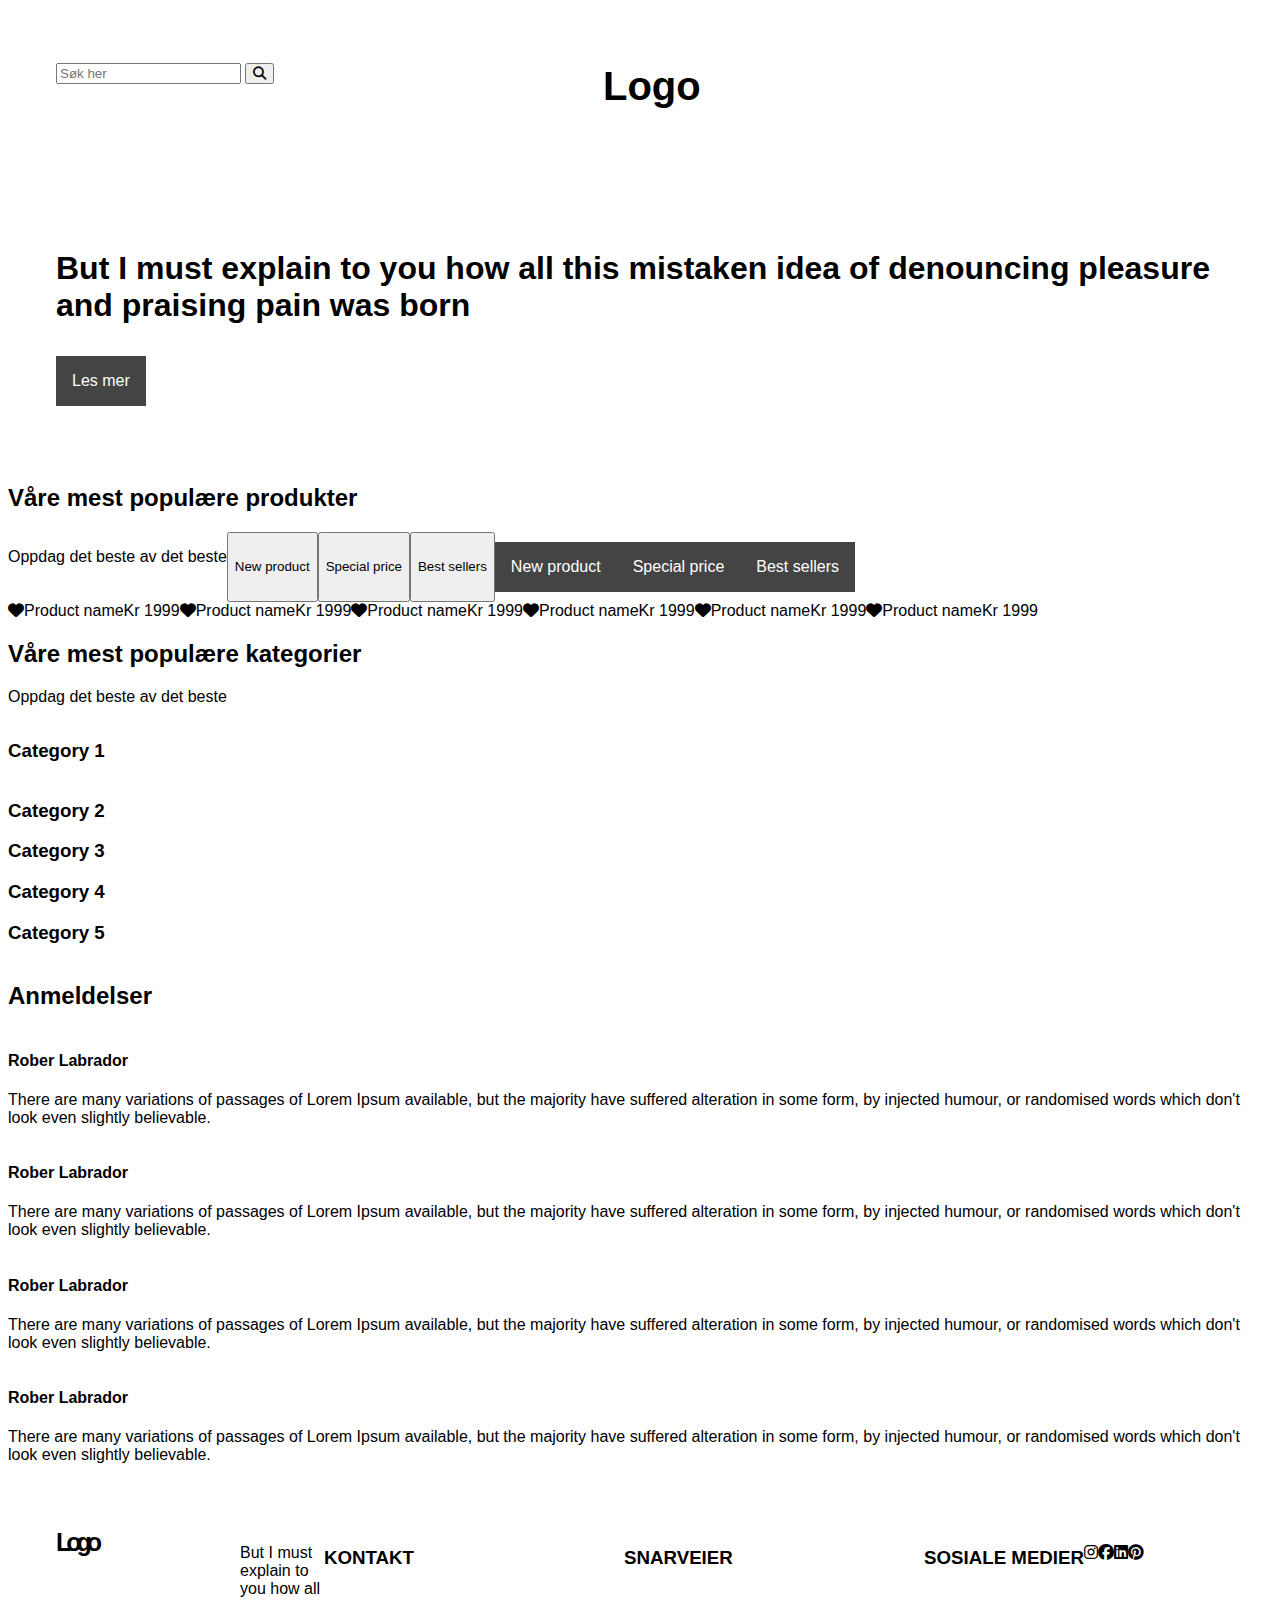
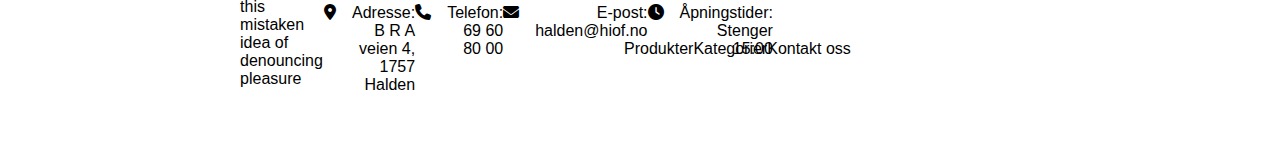
==== commit 39ecada2: "endret" ====
--- a/index.html
+++ b/index.html
@@ -49,8 +49,8 @@
                 </ul>
         </nav>
     </header>
-        <main id="mansory-grid">
-            <section id="welcome-banner" aria-labelledby="welcome-heading">
+        <main>
+            <section>
                 <header>
                     <h1>But I must explain to you how all this mistaken idea of denouncing pleasure and praising pain was born</h1>
                     <a href="#" class="btn" aria-label="Les mer">Les mer</a>
@@ -125,25 +125,26 @@
             <h2>Våre mest populære kategorier</h2>
             <p>Oppdag det beste av det beste</p>
             
-            <section id="category">
+            <section>
                 <h3>Category 1</h3>
             </section>
             
-            <section id="category">
+            <article>
                 <h3>Category 2</h3>
-            </section>
-
-            <section id="category">
+            </article>
+
+            <article>
                 <h3>Category 3</h3>
-            </section>
-
-            <section id="category">
+            </article>
+
+            <article>
                 <h3>Category 4</h3>
-            </section>
-
-            <section id="category">
+            </article>
+
+            <article>
                 <h3>Category 5</h3>
-            </section>
+            </article>
+
             
             
             
--- a/css/style.css
+++ b/css/style.css
@@ -72,19 +72,7 @@
     grid-area: main;
 }
 
-#anmeldelser{
-    padding: 3rem;
-    display: flex;
-    flex-wrap: wrap;
-    gap: 2rem;
 
-    article{
-        background-color:#787878;
-        padding: 2rem;
-        flex-basis: 250px;
-        flex-grow: 1;
-    }
-}
 
 footer{
     background-color: #fff; 
@@ -130,73 +118,12 @@
     }
 }
 
-#grid-container{
-    display: grid;
-    grid-template-columns: 0.5fr 3fr 0.5fr;
-    height: 100vh;
-}
-
-#mansory-grid{
-    display: grid;
-    grid-template-columns: repeat(4, 1fr);
-    grid-template-rows: auto repeat(3, 1fr);
-    gap: 1rem;
 
 
-    h2{
-    grid-column: 1 / 5;
-    margin: 0;
-    }
-
-    section{
-    display: flex;
-    flex-wrap: wrap;
-    align-items: end;
 
 
-    h3{
-    margin: 0;
-    font-weight: 400;
-    font-size: 16px;
-    }
-}
 
-
-    #category1, #category2, #category3, #category4, #category5{
-    padding: 3rem;
-    border-radius: 10px;
-    }
-
-    #category1{
-    background-color: #787878;
-    grid-column: 1 / 3;
-    grid-row: 2 / 4;
-    }  
-
-    #category2{
-    background-color: #787878;
-    grid-column: 3 / 4;
-    grid-row: 2 / 3;
-    }
-
-    #category3{
-    background-color: #787878;
-    grid-column: 4 / 5;
-    grid-row: 2 / 3;
-    }
-
-    #category4{
-    background-color: #787878;
-    grid-column: 3 / 5;
-    grid-row: 3 / 4;
-    }
-
-    #category5{
-    background-color: #787878;
-    grid-column: 1 / 2;
-    grid-row: 4 / 5;
-    }
-}
+ 
 
 h2{
     width: 100%;
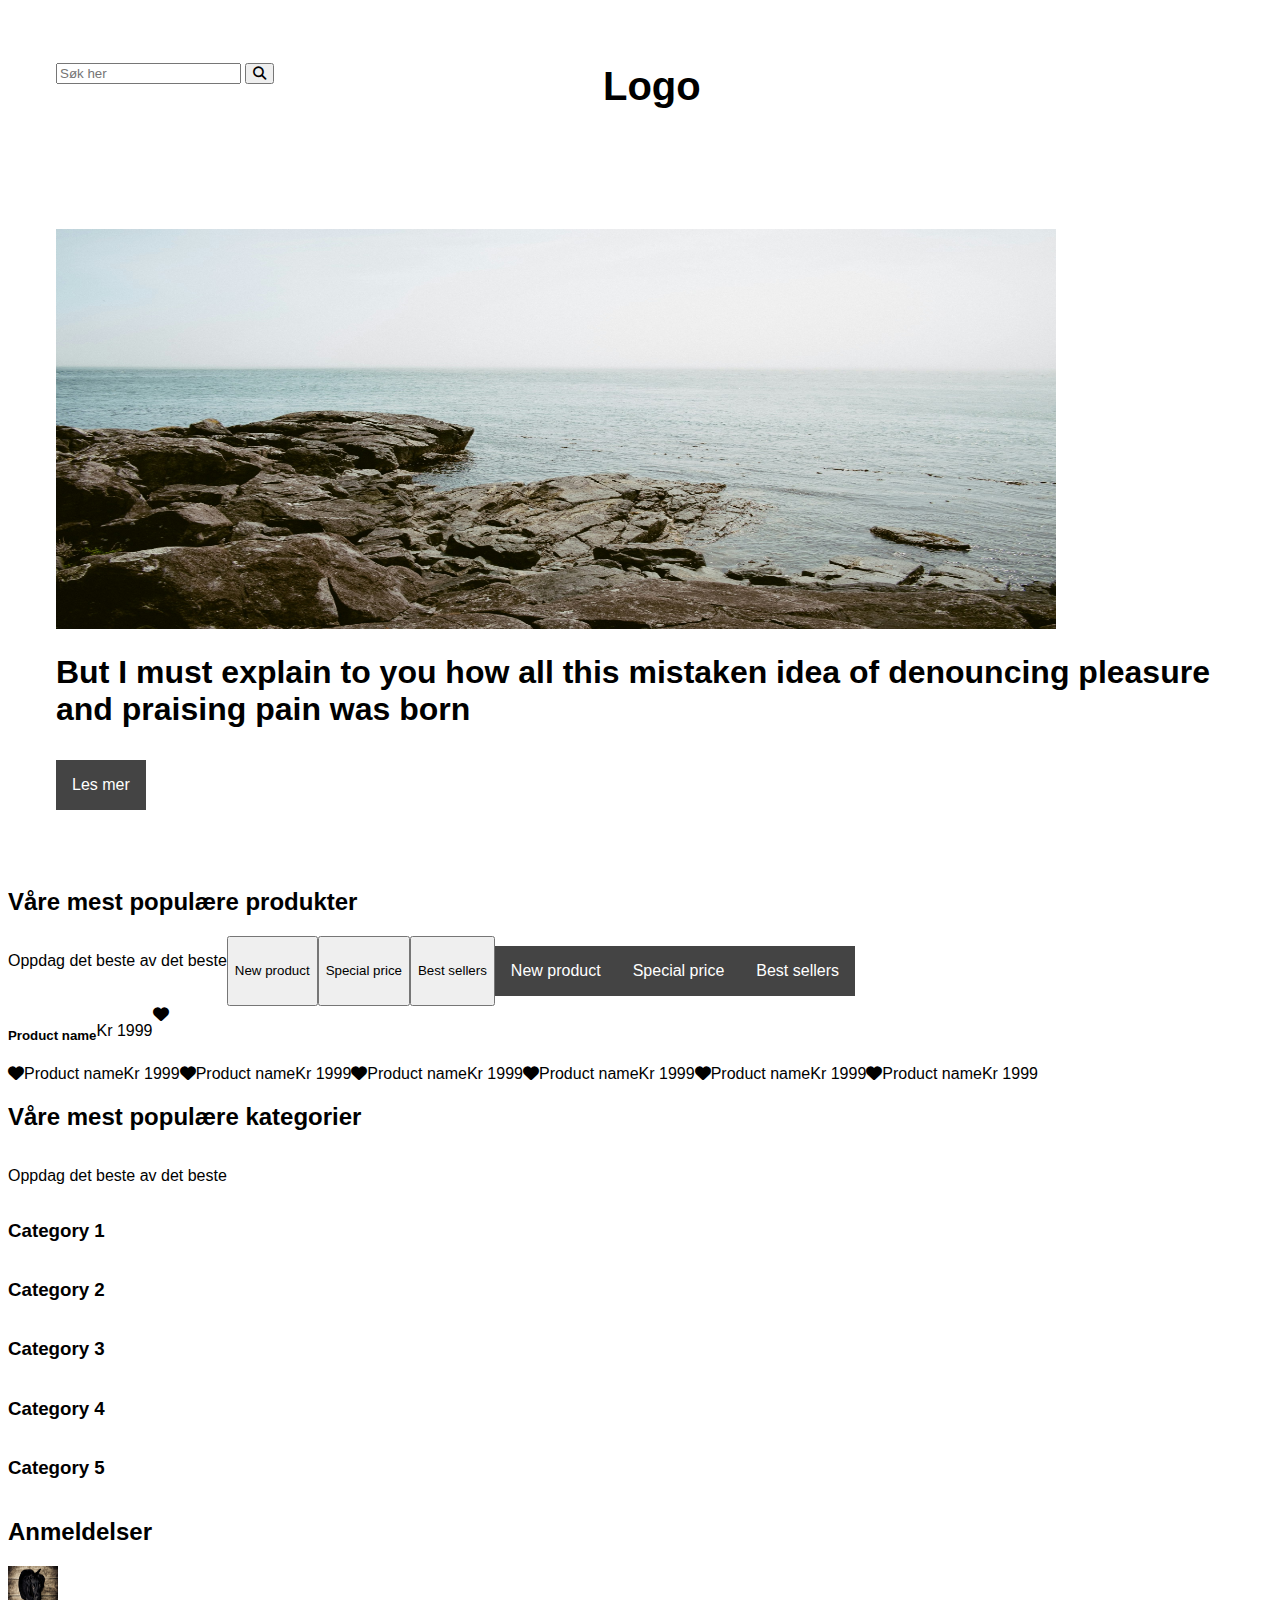
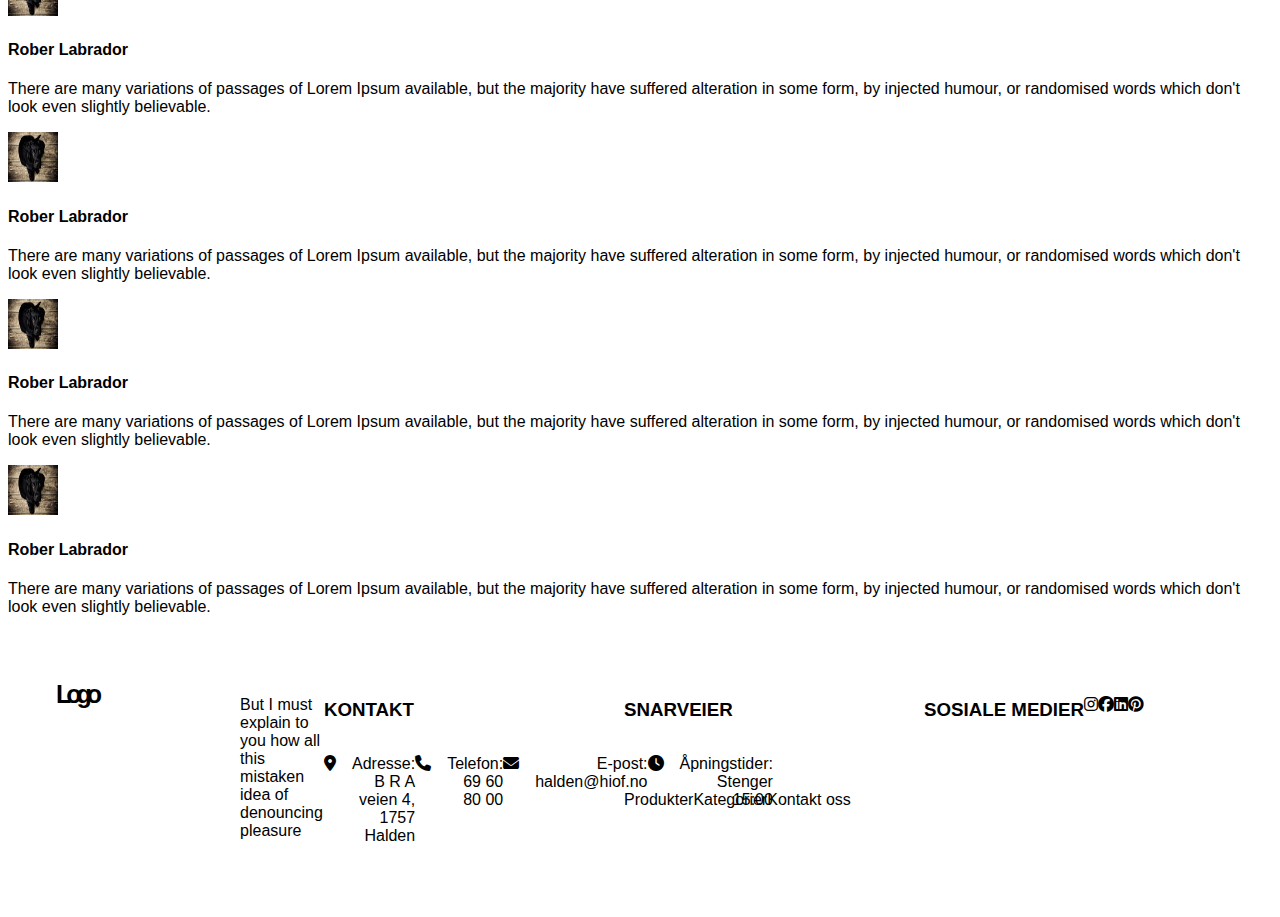
==== commit 59ae5b92: "endret" ====
--- a/index.html
+++ b/index.html
@@ -1,5 +1,5 @@
 <!DOCTYPE html>
-<html lang="en">
+<html lang="nb">
 <head>
     <meta charset="UTF-8">
     <meta name="viewport" content="width=device-width, initial-scale=1.0">
@@ -52,6 +52,9 @@
         <main>
             <section>
                 <header>
+                    <picture>
+                        <img src="img/havet.jpg" alt="Havet" width="1000" height="400">
+                    </picture>
                     <h1>But I must explain to you how all this mistaken idea of denouncing pleasure and praising pain was born</h1>
                     <a href="#" class="btn" aria-label="Les mer">Les mer</a>
                 </header>
@@ -69,6 +72,13 @@
                 <a href="#" class="btn" aria-label="Special price">Special price</a>
                 <a href="#" class="btn" aria-label="Best sellers">Best sellers</a>
             </section>
+
+            <section>
+                <h5>Product name</h5>
+                <p>Kr 1999</p>
+                <img src="" alt="">
+                <i class="fa-regular fa-heart"></i>
+            </section>
               
             <section>
                         <img src="" alt="">
@@ -122,29 +132,33 @@
                     </ul>
             </section>
 
+       <section>
             <h2>Våre mest populære kategorier</h2>
             <p>Oppdag det beste av det beste</p>
-            
-            <section>
-                <h3>Category 1</h3>
-            </section>
-            
-            <article>
-                <h3>Category 2</h3>
-            </article>
-
-            <article>
-                <h3>Category 3</h3>
-            </article>
-
-            <article>
-                <h3>Category 4</h3>
-            </article>
-
-            <article>
-                <h3>Category 5</h3>
-            </article>
-
+        </section>
+            
+        <section>
+            <h3>Category 1</h3>
+        </section>
+
+        <section>
+            <h3>Category 2</h3>
+        </section>
+
+        <section>
+            <h3>Category 3</h3>
+        </section>
+
+        <section>
+            <h3>Category 4</h3>
+        </section>
+
+        <section>
+            <h3>Category 5</h3>
+        </section>
+            
+            
+    
             
             
             
@@ -152,21 +166,33 @@
                     <h2>Anmeldelser</h2>
 
                 <article>
-                    <h4>Rober Labrador</h4>
-                    <p>There are many variations of passages of Lorem Ipsum available, but the majority have suffered alteration in some form, by injected humour, or randomised words which don't look even slightly believable.</p>
-                </article>
-
-                <article>
-                    <h4>Rober Labrador</h4>
-                    <p>There are many variations of passages of Lorem Ipsum available, but the majority have suffered alteration in some form, by injected humour, or randomised words which don't look even slightly believable.</p>
-                </article>
-
-                <article>
-                    <h4>Rober Labrador</h4>
-                    <p>There are many variations of passages of Lorem Ipsum available, but the majority have suffered alteration in some form, by injected humour, or randomised words which don't look even slightly believable.</p>
-                </article>
-
-                <article>
+                    <picture>
+                        <img src="img/hund.jpg" alt="Hund" width="50" height="50">
+                    </picture>
+                    <h4>Rober Labrador</h4>
+                    <p>There are many variations of passages of Lorem Ipsum available, but the majority have suffered alteration in some form, by injected humour, or randomised words which don't look even slightly believable.</p>
+                </article>
+
+                <article>
+                    <picture>
+                        <img src="img/hund.jpg" alt="Hund" width="50" height="50">
+                    </picture>
+                    <h4>Rober Labrador</h4>
+                    <p>There are many variations of passages of Lorem Ipsum available, but the majority have suffered alteration in some form, by injected humour, or randomised words which don't look even slightly believable.</p>
+                </article>
+
+                <article>
+                    <picture>
+                        <img src="img/hund.jpg" alt="Hund" width="50" height="50">
+                    </picture>
+                    <h4>Rober Labrador</h4>
+                    <p>There are many variations of passages of Lorem Ipsum available, but the majority have suffered alteration in some form, by injected humour, or randomised words which don't look even slightly believable.</p>
+                </article>
+
+                <article>
+                    <picture>
+                        <img src="img/hund.jpg" alt="Hund" width="50" height="50">
+                    </picture>
                     <h4>Rober Labrador</h4>
                     <p>There are many variations of passages of Lorem Ipsum available, but the majority have suffered alteration in some form, by injected humour, or randomised words which don't look even slightly believable.</p>
                 </article>
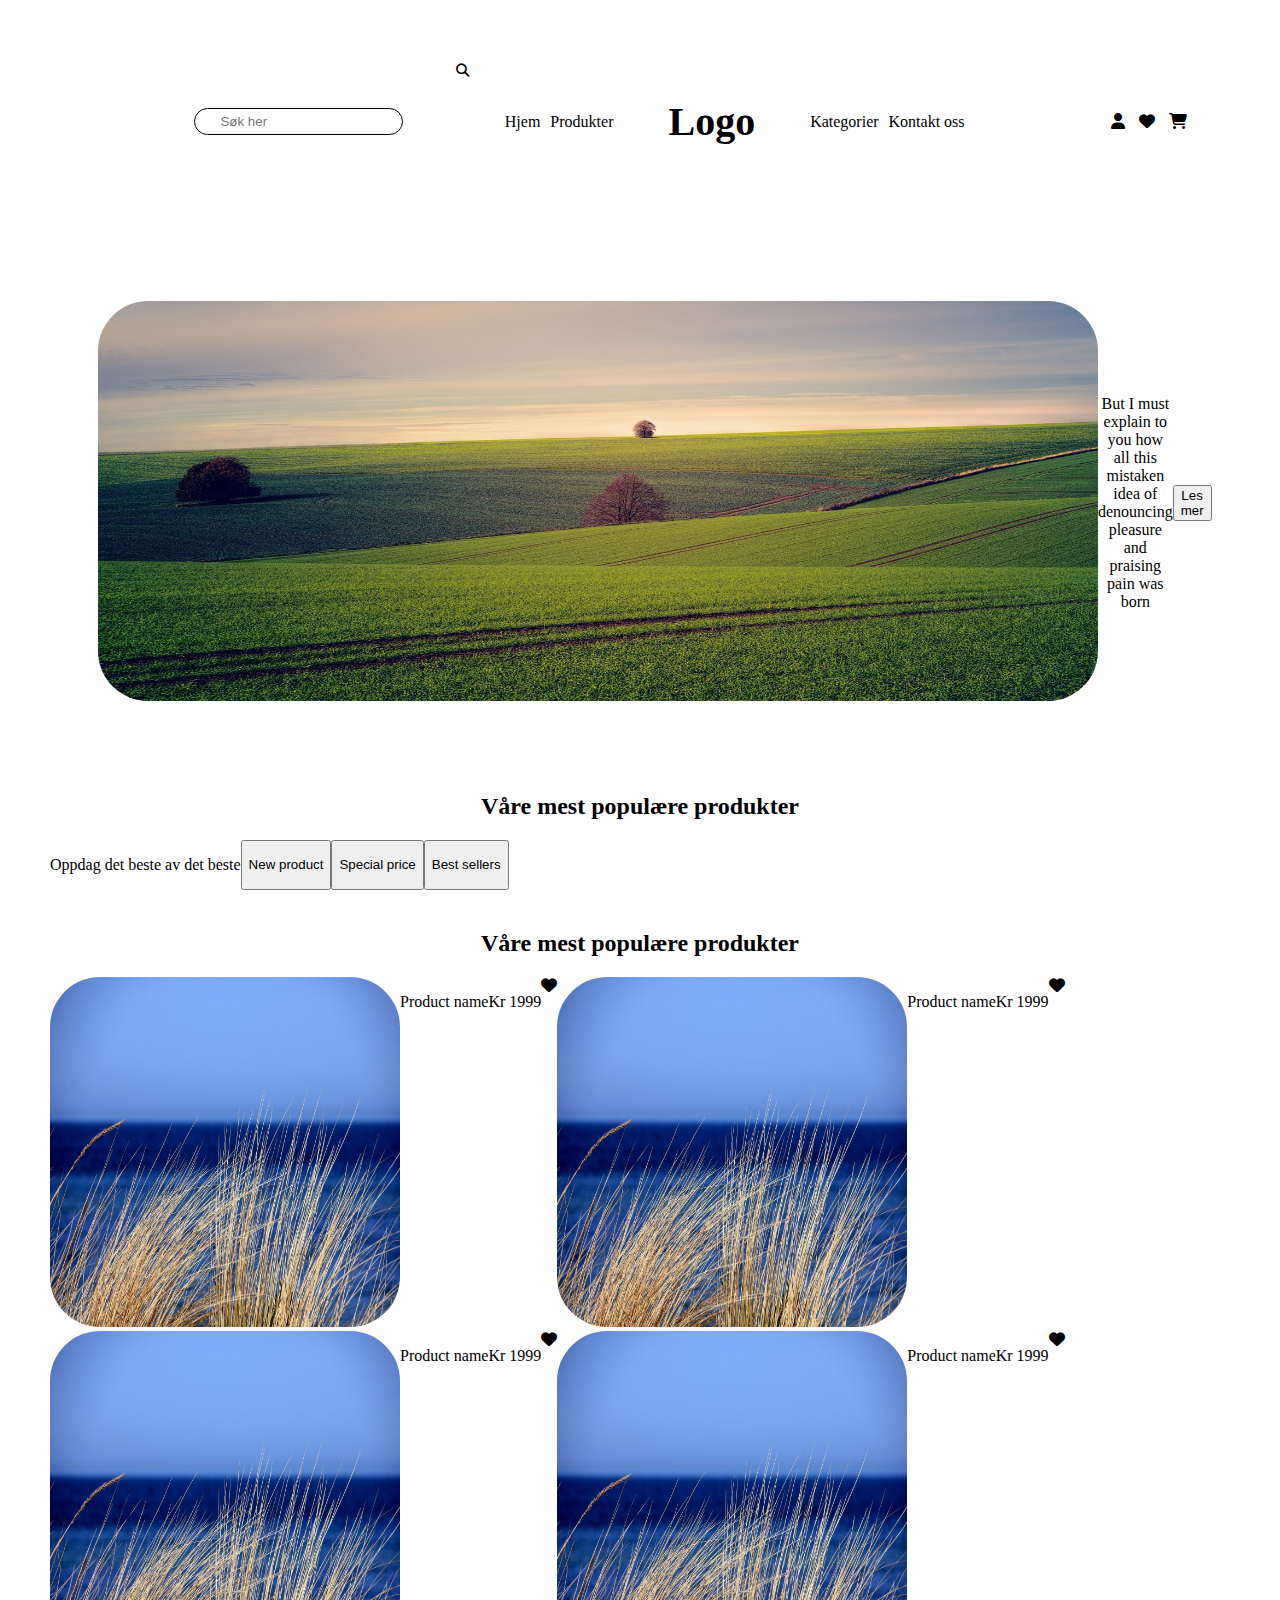
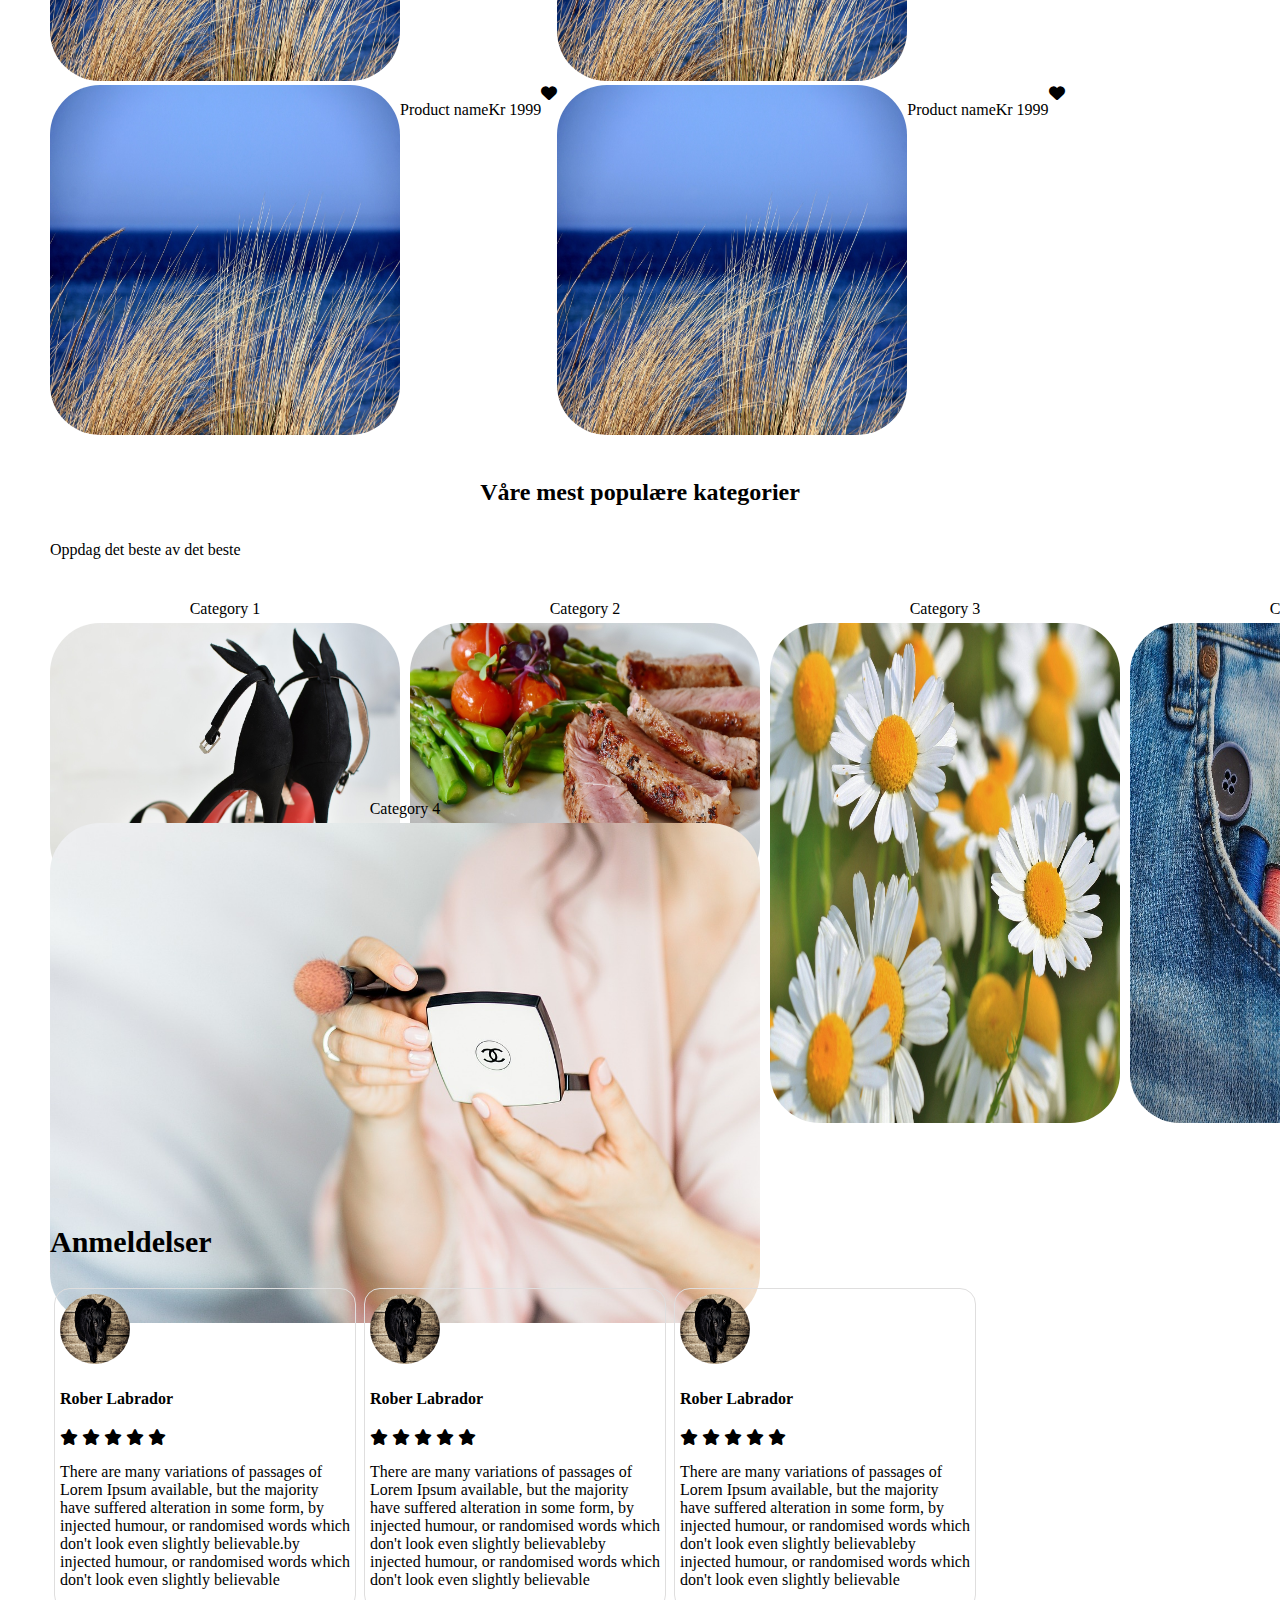
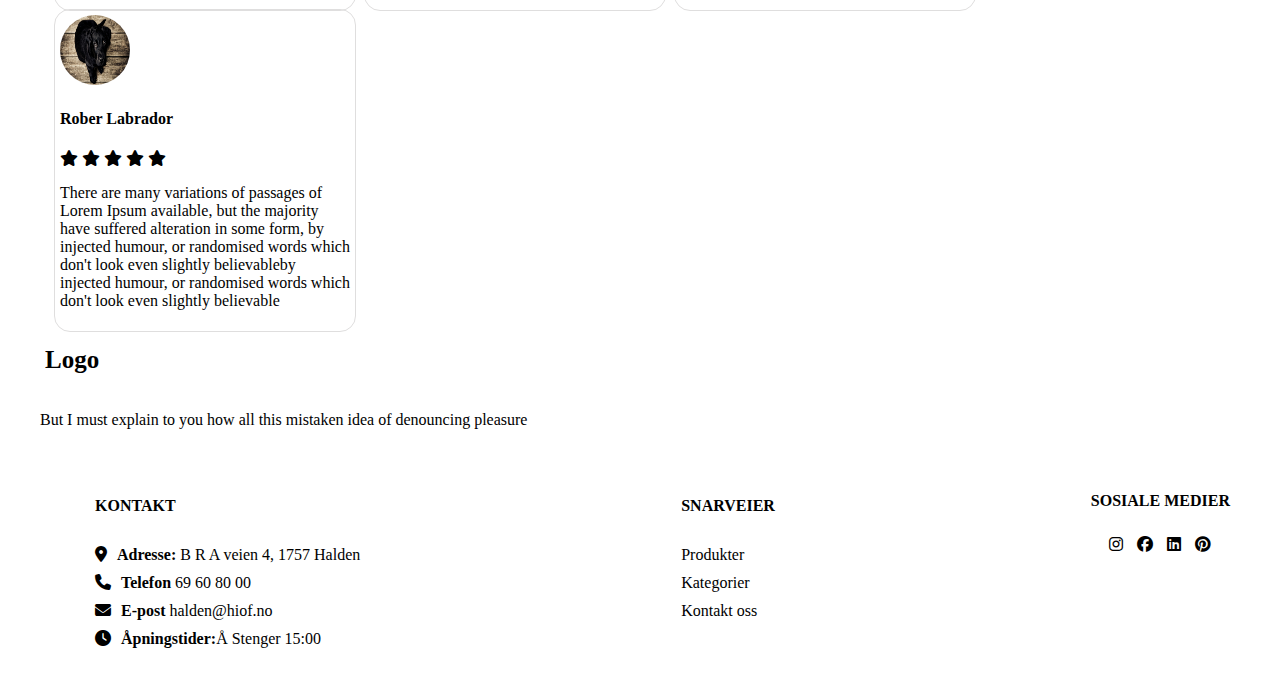
==== commit 54786b82: "endret" ====
--- a/index.html
+++ b/index.html
@@ -1,5 +1,6 @@
 <!DOCTYPE html>
-<html lang="nb">
+<html lang="en">
+
 <head>
     <meta charset="UTF-8">
     <meta name="viewport" content="width=device-width, initial-scale=1.0">
@@ -11,25 +12,22 @@
     <title>Eksamen</title>
 </head>
 <body>
-    <div id="grid-container">
     <header><a href="index.html" class="logo"></a>
-
-        <nav>
-            <form>
-            <label>
-                <input type="search" placeholder="Søk her" id="search">
-                <button aria-label="search button"><i class="fa-solid fa-magnifying-glass"></i></button>
-            </label>
+    
+        <form id="search">
+                <input type="text" placeholder="Søk her" name="search" i class="round">
+                <button type="submit" i class="corner"><i class="fa fa-search"></i></button>
             </form>
-
-            <ul>
-                <li><a href="#">Hjem</a></li>
-                <li><a href="#">Produkter</a></li>
-                <li><a href="#" id="logo">Logo</a></li>
-                <li><a href="#">Kategorier</a></li>
-                <li><a href="#">Kontakt oss</a></li>
-            </ul>
-
+            <nav>
+                <ul class="header">
+                    <li><a href="index.html">Hjem</a></li>
+                    <li><a href="#">Produkter</a></li>
+                    <li><a href="index.html" id="logo">Logo</a></li>
+                    <li><a href="#">Kategorier</a></li>
+                    <li><a href="#">Kontakt oss</a></li>
+                </ul>
+            </nav>
+            <nav>
                 <ul class="flex-menu" id="menu">
                     <li>
                         <a href="#" aria-label="Konto">
@@ -47,16 +45,16 @@
                         </a>
                     </li>
                 </ul>
-        </nav>
+            </nav>
     </header>
         <main>
             <section>
                 <header>
                     <picture>
-                        <img src="img/havet.jpg" alt="Havet" width="1000" height="400">
-                    </picture>
-                    <h1>But I must explain to you how all this mistaken idea of denouncing pleasure and praising pain was born</h1>
-                    <a href="#" class="btn" aria-label="Les mer">Les mer</a>
+                        <img src="img/havet.jpg" alt="Havet" width="1000" height="400" alt="placeholder">
+                    </picture>
+                        <p>But I must explain to you how all this mistaken idea of denouncing pleasure and praising pain was born</p>
+                        <button type="button">Les mer</button>
                 </header>
             </section>
 
@@ -66,174 +64,181 @@
                 <button type="button">New product</button>
                 <button type="button">Special price</button>
                 <button type="button">Best sellers</button>
-
-
-                <a href="#" class="btn" aria-label="New product">New product</a>
-                <a href="#" class="btn" aria-label="Special price">Special price</a>
-                <a href="#" class="btn" aria-label="Best sellers">Best sellers</a>
-            </section>
-
-            <section>
-                <h5>Product name</h5>
-                <p>Kr 1999</p>
-                <img src="" alt="">
-                <i class="fa-regular fa-heart"></i>
             </section>
               
             <section>
-                        <img src="" alt="">
-                        <i class="fa-regular fa-heart"></i>
-
-
-                    <ul>
-                        <li>Product name</li>
-                        <li>Kr 1999</li>
-                    </ul>
+                <h2>Våre mest populære produkter</h2>
+                <picture>
+                        <img src="img/gress.jpg" alt="gress" width="350" height="350" alt="placeholder">
+                </picture>
+                    <p>Product name</p>
+                    <p>Kr 1999</p>
+                        <i class="fa-regular fa-heart"></i>
                 
-                        <img src="" alt="">
-                        <i class="fa-regular fa-heart"></i>
-                
-                    <ul>
-                        <li>Product name</li>
-                        <li>Kr 1999</li>
-                    </ul>
-
-                        <img src="" alt="">
-                        <i class="fa-regular fa-heart"></i>
-                    
-                    <ul>
-                        <li>Product name</li>
-                        <li>Kr 1999</li>
-                    </ul>
-
-                        <img src="" alt="">
-                        <i class="fa-regular fa-heart"></i>
-
-                    <ul>
-                        <li>Product name</li>
-                        <li>Kr 1999</li>
-                    </ul>
-
-                        <img src="" alt="">
-                        <i class="fa-regular fa-heart"></i>
-    
-                    <ul>
-                        <li>Product name</li>
-                        <li>Kr 1999</li>
-                    </ul>
-
-        
-                        <img src="" alt="">
-                        <i class="fa-regular fa-heart"></i>
-                
-                    <ul>
-                        <li>Product name</li>
-                        <li>Kr 1999</li>
-                    </ul>
-            </section>
-
-       <section>
-            <h2>Våre mest populære kategorier</h2>
-            <p>Oppdag det beste av det beste</p>
-        </section>
+                <picture>
+                        <img src="img/gress.jpg" alt="gress" width="350" height="350" alt="placeholder">
+                </picture>
+                    <p>Product name</p>
+                    <p>Kr 1999</p>
+                        <i class="fa-regular fa-heart"></i>
+
+                <picture>
+                        <img src="img/gress.jpg" alt="gress" width="350" height="350" alt="placeholder">
+                </picture>
+                    <p>Product name</p>
+                    <p>Kr 1999</p>
+                        <i class="fa-regular fa-heart"></i>
+
+                <picture>
+                        <img src="img/gress.jpg" alt="gress" width="350" height="350" alt="placeholder">
+                </picture>
+                    <p>Product name</p>
+                    <p>Kr 1999</p>
+                        <i class="fa-regular fa-heart"></i>
+
+                <picture>
+                        <img src="img/gress.jpg" alt="gress" width="350" height="350" alt="placeholder">
+                </picture>
+                    <p>Product name</p>
+                    <p>Kr 1999</p>
+                        <i class="fa-regular fa-heart"></i>
+
+                <picture>
+                        <img src="img/gress.jpg" alt="gress" width="350" height="350" alt="placeholder">
+                </picture>
+                    <p>Product name</p>
+                    <p>Kr 1999</p>
+                        <i class="fa-regular fa-heart"></i>
+            </section>
+
+            <section>
+                <h2>Våre mest populære kategorier</h2>
+                <p>Oppdag det beste av det beste</p>
+            </section>
+        <div class="grid-container">
+            <section class="grid-category1">
+                <picture>
+                    <a href="#">Category 1</a>
+                    <img src="img/damesko.jpg" alt="damesko" width="350" height="270" alt="placeholder">
+                </picture>
+            </section>
+
+            <section class="grid-category2">
+                <picture>
+                    <a href="#">Category 2</a>
+                    <img src="img/mat.jpg" alt="mat" width="350" height="270" alt="placeholder">
+                </picture>
+            </section>
+
+            <section class="grid-category3">
+                <picture>
+                    <a href="#">Category 3</a>
+                    <img src="img/plante.jpg" alt="plante" width="350" height="500" alt="placeholder">
+                </picture>
+            </section>
+
+            <section class="grid-category4">
+                <picture>
+                    <a href="#">Category 4</a>
+                    <img src="img/sminke.jpg" alt="sminke" width="710" height="500" alt="placeholder">
+                </picture>
+            </section>
+
+            <section class="grid-category5">
+                <picture>
+                    <a href="#">Category 5</a>
+                    <img src="img/verktoy.jpg" alt="verktoy" width="350" height="500" alt="placeholder">
+                </picture>
+            </section>
+        </div>
             
-        <section>
-            <h3>Category 1</h3>
-        </section>
-
-        <section>
-            <h3>Category 2</h3>
-        </section>
-
-        <section>
-            <h3>Category 3</h3>
-        </section>
-
-        <section>
-            <h3>Category 4</h3>
-        </section>
-
-        <section>
-            <h3>Category 5</h3>
-        </section>
-            
-            
-    
-            
-            
-            
-            <section id="Anmeldelser">
-                    <h2>Anmeldelser</h2>
-
-                <article>
-                    <picture>
-                        <img src="img/hund.jpg" alt="Hund" width="50" height="50">
-                    </picture>
-                    <h4>Rober Labrador</h4>
-                    <p>There are many variations of passages of Lorem Ipsum available, but the majority have suffered alteration in some form, by injected humour, or randomised words which don't look even slightly believable.</p>
-                </article>
-
-                <article>
-                    <picture>
-                        <img src="img/hund.jpg" alt="Hund" width="50" height="50">
-                    </picture>
-                    <h4>Rober Labrador</h4>
-                    <p>There are many variations of passages of Lorem Ipsum available, but the majority have suffered alteration in some form, by injected humour, or randomised words which don't look even slightly believable.</p>
-                </article>
-
-                <article>
-                    <picture>
-                        <img src="img/hund.jpg" alt="Hund" width="50" height="50">
-                    </picture>
-                    <h4>Rober Labrador</h4>
-                    <p>There are many variations of passages of Lorem Ipsum available, but the majority have suffered alteration in some form, by injected humour, or randomised words which don't look even slightly believable.</p>
-                </article>
-
-                <article>
-                    <picture>
-                        <img src="img/hund.jpg" alt="Hund" width="50" height="50">
-                    </picture>
-                    <h4>Rober Labrador</h4>
-                    <p>There are many variations of passages of Lorem Ipsum available, but the majority have suffered alteration in some form, by injected humour, or randomised words which don't look even slightly believable.</p>
-                </article>
-
-
+            <section>
+                    <h3>Anmeldelser</h3>
+                <article>
+                    <picture>
+                        <img src="img/hund.jpg" alt="Hund" width="70" height="70" alt="placeholder">
+                    </picture>
+                        <h4>Rober Labrador</h4>
+                        <i class="fa-solid fa-star"></i>
+                        <i class="fa-solid fa-star"></i>
+                        <i class="fa-solid fa-star"></i>
+                        <i class="fa-regular fa-star"></i>
+                        <i class="fa-regular fa-star"></i>
+                        <p>There are many variations of passages of Lorem Ipsum available, but the majority have suffered alteration in some form, by injected humour, or randomised words which don't look even slightly believable.by injected humour, or randomised words which don't look even slightly believable</p>
+                </article>
+
+                <article>
+                    <picture>
+                        <img src="img/hund.jpg" alt="Hund" width="70" height="70" alt="placeholder">
+                    </picture>
+                        <h4>Rober Labrador</h4>
+                        <i class="fa-solid fa-star"></i>
+                        <i class="fa-solid fa-star"></i>
+                        <i class="fa-solid fa-star"></i>
+                        <i class="fa-regular fa-star"></i>
+                        <i class="fa-regular fa-star"></i>
+                        <p>There are many variations of passages of Lorem Ipsum available, but the majority have suffered alteration in some form, by injected humour, or randomised words which don't look even slightly believableby injected humour, or randomised words which don't look even slightly believable</p>
+                </article>
+
+                <article>
+                    <picture>
+                        <img src="img/hund.jpg" alt="Hund" width="70" height="70" alt="placeholder">
+                    </picture>
+                        <h4>Rober Labrador</h4>
+                        <i class="fa-solid fa-star"></i>
+                        <i class="fa-solid fa-star"></i>
+                        <i class="fa-solid fa-star"></i>
+                        <i class="fa-regular fa-star"></i>
+                        <i class="fa-regular fa-star"></i>
+                        <p>There are many variations of passages of Lorem Ipsum available, but the majority have suffered alteration in some form, by injected humour, or randomised words which don't look even slightly believableby injected humour, or randomised words which don't look even slightly believable</p>
+                </article>
+
+                <article>
+                    <picture>
+                        <img src="img/hund.jpg" alt="Hund" width="70" height="70" alt="placeholder">
+                    </picture>
+                        <h4>Rober Labrador</h4>
+                        <i class="fa-solid fa-star"></i>
+                        <i class="fa-solid fa-star"></i>
+                        <i class="fa-solid fa-star"></i>
+                        <i class="fa-regular fa-star"></i>
+                        <i class="fa-regular fa-star"></i>
+                        <p>There are many variations of passages of Lorem Ipsum available, but the majority have suffered alteration in some form, by injected humour, or randomised words which don't look even slightly believableby injected humour, or randomised words which don't look even slightly believable</p>
+                </article>
             </section>
         </main>
-
-        <footer>
-            <a href="#" id="footer-logo">Logo</a>
+        <aside>
+
+        </aside>
+
+    <footer>
+            <a href="index.html" id="footer-logo">Logo</a>
             <p>But I must explain to you how all this mistaken idea of denouncing pleasure</p>
                 
                 <section>
-                    <h3>KONTAKT</h3>
-                    <ul>
-                        <li><i class="fa-solid fa-location-dot"></i> Adresse: B R A veien 4, 1757 Halden</li>
-                        <li><i class="fa-solid fa-phone"></i>Telefon: 69 60 80 00</li>
-                        <li><i class="fa-solid fa-envelope"></i>E-post: halden@hiof.no</li>
-                        <li><i class="fa-solid fa-clock"></i>Åpningstider: Stenger 15:00</li>
-                    </ul>
-                </section>
-
-                <section>
-                    <h3>SNARVEIER </h3>
-                    <ul>
-                        <li>Produkter</li>
-                        <li>Kategorier</li>
-                        <li>Kontakt oss</li>
-                    </ul>
-                </section>
-
-                <section>
-                    <h3>SOSIALE MEDIER</h3>
-                    <ul>
-                        <li><i class="fa-brands fa-instagram"></i></li>
-                        <li><i class="fa-brands fa-facebook"></i></li>
-                        <li><i class="fa-brands fa-linkedin"></i></li>
-                        <li><i class="fa-brands fa-pinterest"></i></li>
-                    </ul>
+                        <ul class="footer">
+                            <li><h4>KONTAKT</h4></li>
+                            <li><i class="fa-solid fa-location-dot"></i><strong>Adresse:</strong> B R A veien 4, 1757 Halden</li>
+                            <li><i class="fa-solid fa-phone"></i><strong>Telefon</strong> 69 60 80 00</li>
+                            <li><i class="fa-solid fa-envelope"></i><strong>E-post</strong> halden@hiof.no</li>
+                            <li><i class="fa-solid fa-clock"></i><strong>Åpningstider:</strong>Å Stenger 15:00</li>
+                        </ul>
+               
+                        <ul class="footer">
+                            <li><h4>SNARVEIER </h4></li>
+                            <li>Produkter</li>
+                            <li>Kategorier</li>
+                            <li>Kontakt oss</li>
+                        </ul>
+            
+                        <ul class="footer-icons">
+                            <li><h4>SOSIALE MEDIER</h4></li>
+                            <li><a href="#"><i class="fa-brands fa-instagram"></a></i></li>
+                            <li><a href="#"><i class="fa-brands fa-facebook"></a></i></li>
+                            <li><a href="#"><i class="fa-brands fa-linkedin"></a></i></li>
+                            <li><a href="#"><i class="fa-brands fa-pinterest"></a></i></li>
+                     </ul>
                 </section>
         </footer>
-    </div>
 </body>
 </html>--- a/css/style.css
+++ b/css/style.css
@@ -4,31 +4,109 @@
 
 body{
     font-family: Arial, Helvetica, sans-serif
-}
+    padding: 20px;
+    max-width: 1200px;
+    width: 100%;
+    margin: 0 auto;
+}
+
 
 header{
-    background-color: #000;
-    padding: 3rem;
+    background-color: #fff;
+    display: flex;
+    justify-content: space-between;
+    color: #000;
+    align-items: center;
+}
+
+h2{
+    width: 100%;
+    text-align: center;
+}
+
+h3{
+    width: 100%;
+    text-align: left;
+    font-size: 30px;
+}
+
+h4{
+    font-size: ;
 }
 
 nav{
     display: flex;
-    flex-direction: row;
-    align-items: flex-end;
+    align-items: center;
     background-color: #ffff;
-    padding: 1rem;
-}
-
-
-main{
-    background-color: #fff;
     color: #000;
 }
 
+ 
+    ul.header {
+        display: flex;
+        flex-direction: row;
+        margin: 0;
+        padding: 0;
+        align-items: center;
+    }
+
+    li{
+        display: inline;
+        color: #000;
+    }
+
+    a{
+        color: #000;
+        padding: 5px;
+        display: inline-block;
+        text-decoration: none;
+    }
+
+
+    .round{
+        width: 100%;
+        border-radius: 15px;
+        border: 1px #000 solid;
+        padding: 5px 5px 5px 25px;
+        position:relative;
+        top: 0;
+        left: 0;
+        z-index: 5;
+    }
+
+    .corner{
+        position: absolute;
+        top: 60px;
+        left: 450px;
+        height: 20px;
+        width: 20px;
+        z-index: 10;
+        border-radius: 10px;
+        border: none;
+        background: #fff;
+    }
+
+    .search{
+        position: relative;
+        width: 190px;
+        height: 30px;
+    }
+
+
 section{
     display: flex;
     flex-wrap: wrap;
 }
+
+#section{
+    display: grid;
+    grid-template-columns: 1fr 1fr;
+}
+
+.items {
+    width: 100%;
+}
+
 
 
 .btn{
@@ -42,92 +120,155 @@
 }
 
 #logo{
+    padding: 50px;
     font-size: 40px;
-    margin-bottom: 1rem;
     font-weight: 900;
     text-decoration: none;
     color: #000;
 }
 
-ul{
-    display: flex;
-    flex-direction: row;
-    padding: 0;
-    margin: 0;
-    list-style: none;
-    text-align: right;
-}
-
-    li{
-        a{
-            padding: 0.5rem 1rem;
-            display: inline-block;
-            text-decoration: none;
-            color: #fff;
-        }
-    }
 
 main{
     background-color: #ffff;
     grid-area: main;
 }
 
-
+ul.breadcrumb{
+    padding: 5px;
+    background-color: #fff;
+    text-decoration: underline;
+}
+
+ul.breadcrumb li{
+    display: inline;
+    font-size: 18px;
+    text-decoration-line: underline;
+}
+
+section {
+    border: 1px;
+    margin: auto;
+    padding: 10px;
+    text-align: center;
+}
+
+img{
+    border-radius: 50px;
+}
+
+.grid-container{
+    display: grid;
+    grid-template-columns: 30% 30% 30%;
+    grid-template-rows: 200px 200px 200px;
+    gap: 1rem 1rem 1rem;
+}
+
+.grid-category1{
+    grid-row-start: 1;
+    grid-row-end: 2;
+    grid-column-start: 1;
+    grid-column-end: 1;
+}
+
+.grid-category2{
+    grid-row-start: 1;
+    grid-row-end: 1;
+    grid-column-start: 2;
+    grid-column-end: 2;
+}
+
+.grid-category3{
+    grid-row-start: 1;
+    grid-row-end: 3;
+    grid-column-start: 3;
+    grid-column-end: 3;
+}
+
+.grid-category4{
+    grid-row-start: 2;
+    grid-row-end: 2;
+    grid-column-start: 1;
+    grid-column-end: 1;
+}
+
+.grid-category5{
+    grid-row-start: 1;
+    grid-row-end: 3;
+    grid-column-start: 4;
+    grid-column-end: 5;
+}
+
+.row{
+    display: flex;
+    flex-wrap: wrap;
+    padding: 0;
+}
+
+.column{
+    flex: 30%;
+    padding: 0 2px;
+    column-gap: 30px
+}
+
+.column img{
+    margin-top: 4px;
+}
+
+div{
+    
+}
+
+article{
+    display: inline-block;
+    width: 300px;
+    padding: 5px;
+    margin: 0px 5px;
+    outline: #dfdede solid 0.2px;
+    border-radius: 15px;
+    justify-content: space-between;
+    text-align: left;
+}
 
 footer{
     background-color: #fff; 
     color: #000; 
-    display: flex; 
-    flex-direction: row;
-    padding: 3rem; 
-
+    display: block; 
+    
 
     section{
+        justify-content: space-between;
         flex-basis: 50%;
         flex-grow: 1; 
         min-width: 300px;
-
-
-    }
+    }
+}
+
+ul.footer li{
+    display: block;
+    text-align: left;
+    padding: 5px;
+}
+
+ul.footer li i{
+    padding-right: 10px;
+}
+
+
+ul.footer-icons li{
+    display: inline;
+    justify-content:
+}
 
     #footer-logo{
         width: 100%;
         font-size: 25px;
         margin-bottom: 1rem;
         font-weight: 900;
-        letter-spacing: -5px;
         text-decoration: none;
         color: #000;
     }
 
 
-    a{
-        color: #fff; 
-    }
-
-    ul{
-        list-style: none; 
-        padding: 0; 
-        margin: 0;
-
-        li{
-            padding: 1rem 0; 
-            display: flex; 
-            gap: 1rem; 
-        }
-    }
-}
-
-
-
-
-
-
- 
-
-h2{
-    width: 100%;
-}
 
 #some{
     display: flex;
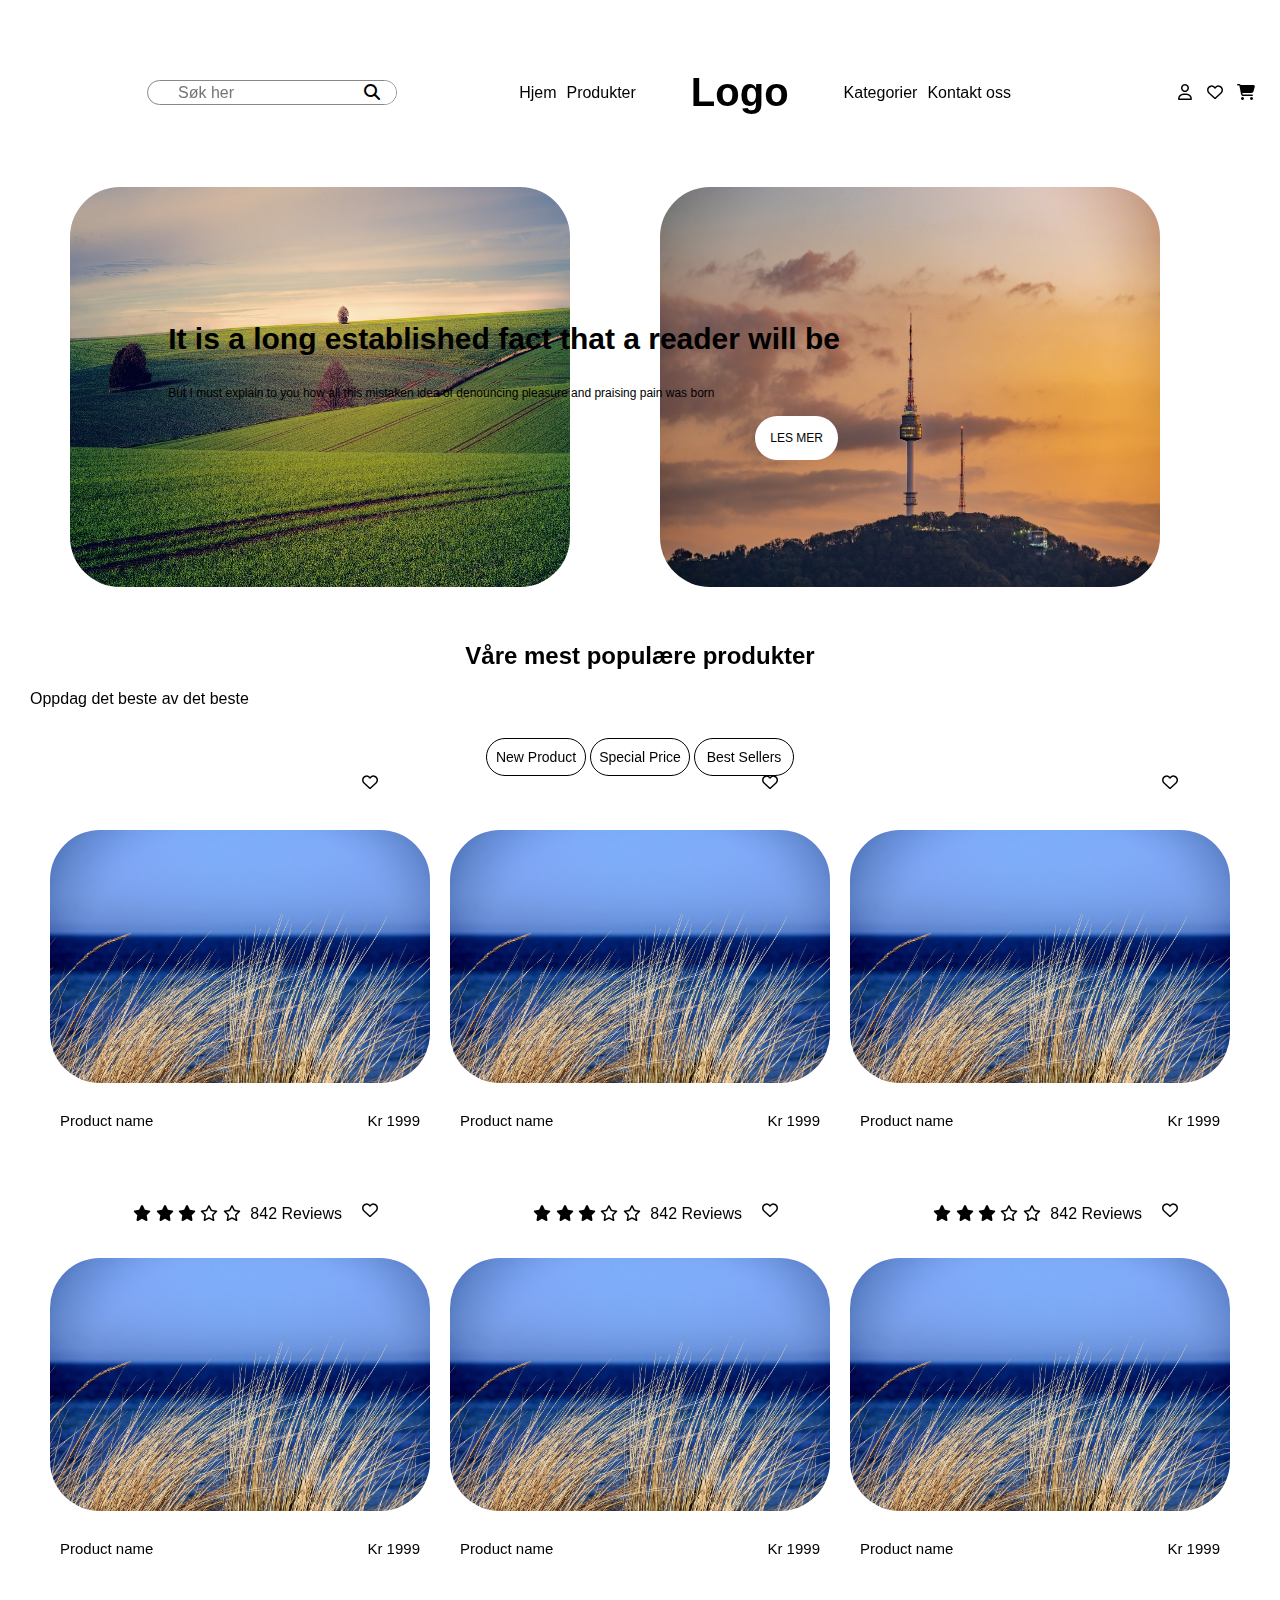
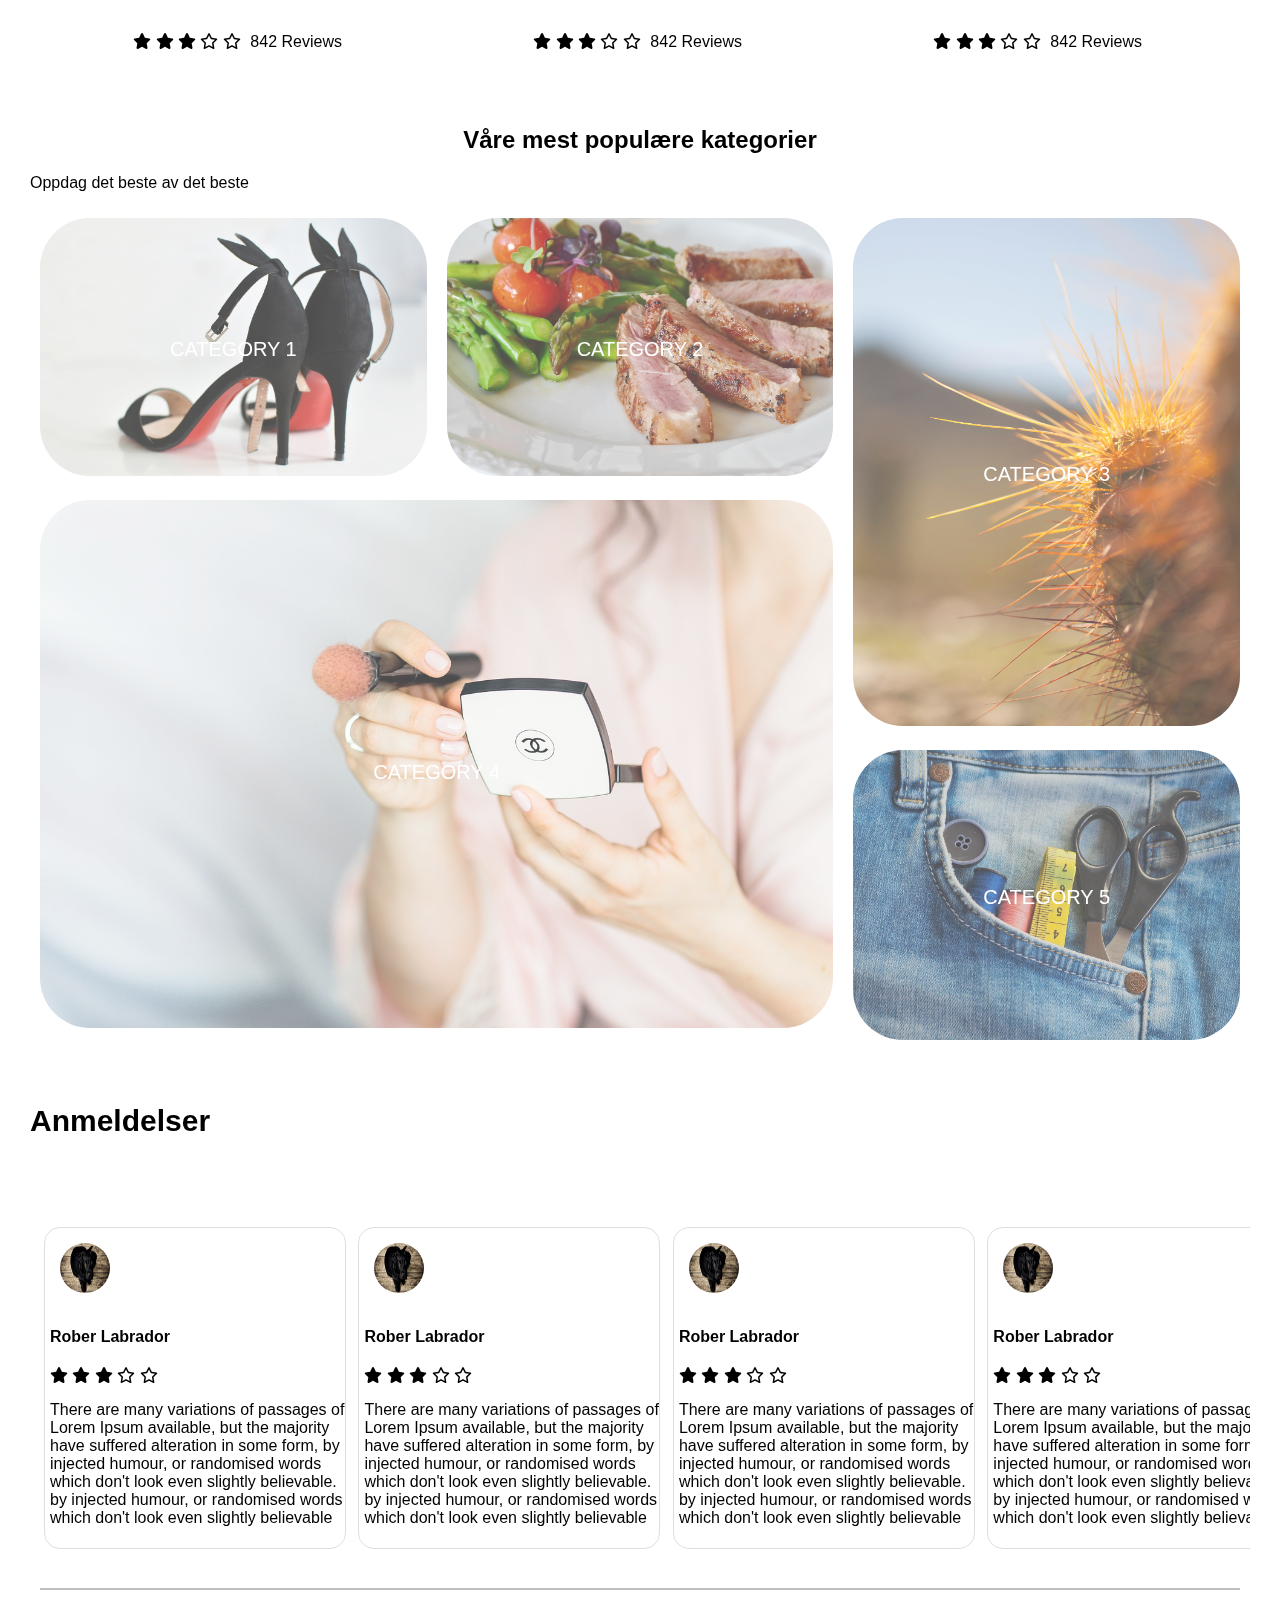
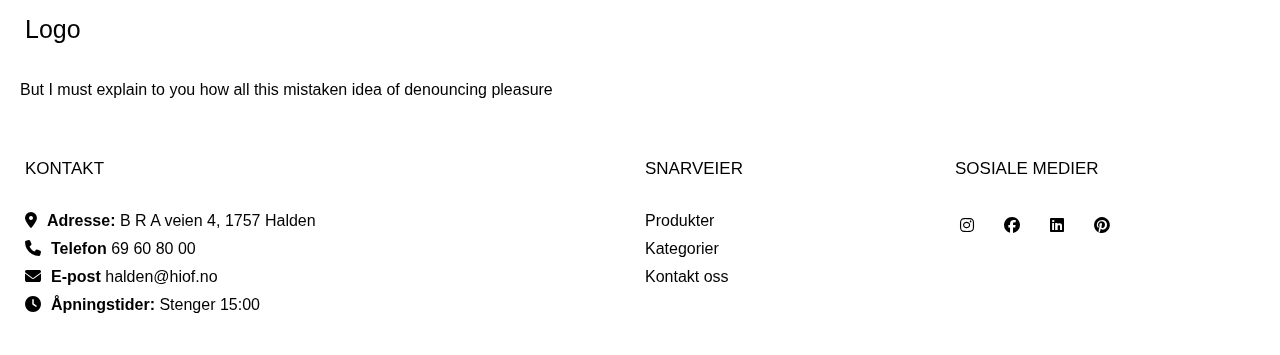
==== commit aa36173f: "endret" ====
--- a/index.html
+++ b/index.html
@@ -1,10 +1,12 @@
+
 <!DOCTYPE html>
-<html lang="en">
+<html lang="nb">
 
 <head>
     <meta charset="UTF-8">
     <meta name="viewport" content="width=device-width, initial-scale=1.0">
     <link rel="stylesheet" href="ikoner/css/solid.css">
+    <link rel="stylesheet" href="ikoner/css/regular.css">
     <link rel="stylesheet" href="ikoner/css/fontawesome.css">
     <link rel="stylesheet" href="ikoner/css/brands.css">
     <link rel="stylesheet" href="css/style.css">
@@ -12,233 +14,435 @@
     <title>Eksamen</title>
 </head>
 <body>
-    <header><a href="index.html" class="logo"></a>
+    <header class="main-header"><a href="index.html" class="logo"></a>
     
-        <form id="search">
-                <input type="text" placeholder="Søk her" name="search" i class="round">
-                <button type="submit" i class="corner"><i class="fa fa-search"></i></button>
-            </form>
-            <nav>
-                <ul class="header">
-                    <li><a href="index.html">Hjem</a></li>
-                    <li><a href="#">Produkter</a></li>
-                    <li><a href="index.html" id="logo">Logo</a></li>
-                    <li><a href="#">Kategorier</a></li>
-                    <li><a href="#">Kontakt oss</a></li>
-                </ul>
-            </nav>
-            <nav>
-                <ul class="flex-menu" id="menu">
-                    <li>
-                        <a href="#" aria-label="Konto">
-                            <i class="fa-regular fa-user"></i>
-                        </a>
-                    </li>
-                    <li>
-                        <a href="#" aria-label="Favoritter">
-                            <i class="fa-regular fa-heart"></i>
-                        </a>
-                    </li>
-                    <li>
-                        <a href="#" aria-label="Handlekurv">
-                            <i class="fa-solid fa-cart-shopping"></i>
-                        </a>
-                    </li>
-                </ul>
-            </nav>
+        <form class="search-wrapper">
+            <input type="search" placeholder="Søk her">
+            <button class="search-btn">
+            <i id="search-icon" class="fa-solid fa-magnifying-glass"></i>
+        </button>
+        </form>
+        
+    <nav class="nav-header">
+        <ul class="header">
+            <li><a href="index.html">Hjem</a></li>
+            <li><a href="#">Produkter</a></li>
+            <li><a href="index.html" id="logo">Logo</a></li>
+            <li><a href="#">Kategorier</a></li>
+            <li><a href="#">Kontakt oss</a></li>
+        </ul>
+    </nav>
+        
+    <nav>
+        <ul class="flex-menu" id="menu">
+            <li>
+                <a href="#" aria-label="Konto">
+                <i class="fa-regular fa-user"></i>
+                </a>
+            </li>
+
+            <li>
+                <a href="#" aria-label="Favoritter">
+                <i class="fa-regular fa-heart"></i>
+                </a>
+            </li>
+
+            <li>
+                <a href="#" aria-label="Handlekurv">
+                <i class="fa-solid fa-cart-shopping"></i>
+                </a>
+            </li>
+        </ul>
+    </nav>
     </header>
-        <main>
-            <section>
-                <header>
+
+    <main>
+        <section>
+            <header class="scroll-container1">
+                    
+                <figure class="card">
+                    <img src="img/havet.jpg" alt="havet" width="1100" height="400">
+
+                    <section class="left">
+                    <h3>It is a long established fact that a reader will be</h3> 
+                    <p>But I must explain to you how all this mistaken idea of denouncing pleasure and praising pain was born</p>
+                    <button class="btn-scroll-container11">LES MER</button>
+                   
+                </section>
+                </figure>
+                        
+                <figure class="card">
+
+                    <img src="img/byen.jpg" alt="byen" width="1200" height="400">
+
+                    <section class="middle">
+                    <h3>It is a long established fact<br> that a reader will be</h3> 
+                    <p>But I must explain to you how all this mistaken <br>idea of denouncing pleasure and praising pain was born</p>
+                    <button class="btn-scroll-container12">LES MER</button>
+                    </section>
+                </figure>  
+
+                <figure class="card">
+
+                    <img src="img/fjellet.jpg" alt="fjellet" width="1200" height="400">
+
+                    <section class="right">
+                    <h3>It is a long established fact<br> that a reader will be</h3> 
+                    <p>But I must explain to you how all this mistaken <br>idea of denouncing pleasure and praising pain was born</p>
+                    <button class="btn-scroll-container13">LES MER</button>
+                    </section>
+                </figure>
+            </header>
+        </section>
+
+        <section class="section-flex">
+            <h2>Våre mest populære produkter</h2>
+            <p>Oppdag det beste av det beste</p>
+
+            <section class="col-12 btn-container-best-products">
+                <button class="btn-best-products">New product</button>
+                <button class="btn-best-products">Special price</button>
+                <button class="btn-best-products">Best sellers</button>
+            </section>
+        </section>
+              
+        <section>
+                
+            <section class="grid-container-product">
+
+                <section class="grid-product">
                     <picture>
-                        <img src="img/havet.jpg" alt="Havet" width="1000" height="400" alt="placeholder">
+                        <img class="img-product" src="img/gress.jpg" alt="gress" width="350" height="350">
                     </picture>
-                        <p>But I must explain to you how all this mistaken idea of denouncing pleasure and praising pain was born</p>
-                        <button type="button">Les mer</button>
-                </header>
-            </section>
-
-            <section>
-                <h2>Våre mest populære produkter</h2>
-                <p>Oppdag det beste av det beste</p>
-                <button type="button">New product</button>
-                <button type="button">Special price</button>
-                <button type="button">Best sellers</button>
-            </section>
-              
-            <section>
-                <h2>Våre mest populære produkter</h2>
-                <picture>
-                        <img src="img/gress.jpg" alt="gress" width="350" height="350" alt="placeholder">
-                </picture>
-                    <p>Product name</p>
-                    <p>Kr 1999</p>
-                        <i class="fa-regular fa-heart"></i>
+
+                <section class="float">
+                    <p>Product name</p>
+                    <p>Kr 1999</p>
                 
-                <picture>
-                        <img src="img/gress.jpg" alt="gress" width="350" height="350" alt="placeholder">
-                </picture>
-                    <p>Product name</p>
-                    <p>Kr 1999</p>
-                        <i class="fa-regular fa-heart"></i>
-
-                <picture>
-                        <img src="img/gress.jpg" alt="gress" width="350" height="350" alt="placeholder">
-                </picture>
-                    <p>Product name</p>
-                    <p>Kr 1999</p>
-                        <i class="fa-regular fa-heart"></i>
-
-                <picture>
-                        <img src="img/gress.jpg" alt="gress" width="350" height="350" alt="placeholder">
-                </picture>
-                    <p>Product name</p>
-                    <p>Kr 1999</p>
-                        <i class="fa-regular fa-heart"></i>
-
-                <picture>
-                        <img src="img/gress.jpg" alt="gress" width="350" height="350" alt="placeholder">
-                </picture>
-                    <p>Product name</p>
-                    <p>Kr 1999</p>
-                        <i class="fa-regular fa-heart"></i>
-
-                <picture>
-                        <img src="img/gress.jpg" alt="gress" width="350" height="350" alt="placeholder">
-                </picture>
-                    <p>Product name</p>
-                    <p>Kr 1999</p>
-                        <i class="fa-regular fa-heart"></i>
-            </section>
-
-            <section>
-                <h2>Våre mest populære kategorier</h2>
-                <p>Oppdag det beste av det beste</p>
-            </section>
-        <div class="grid-container">
-            <section class="grid-category1">
-                <picture>
-                    <a href="#">Category 1</a>
-                    <img src="img/damesko.jpg" alt="damesko" width="350" height="270" alt="placeholder">
-                </picture>
-            </section>
-
-            <section class="grid-category2">
-                <picture>
-                    <a href="#">Category 2</a>
-                    <img src="img/mat.jpg" alt="mat" width="350" height="270" alt="placeholder">
-                </picture>
-            </section>
-
-            <section class="grid-category3">
-                <picture>
-                    <a href="#">Category 3</a>
-                    <img src="img/plante.jpg" alt="plante" width="350" height="500" alt="placeholder">
-                </picture>
-            </section>
-
-            <section class="grid-category4">
-                <picture>
-                    <a href="#">Category 4</a>
-                    <img src="img/sminke.jpg" alt="sminke" width="710" height="500" alt="placeholder">
-                </picture>
-            </section>
-
-            <section class="grid-category5">
-                <picture>
-                    <a href="#">Category 5</a>
-                    <img src="img/verktoy.jpg" alt="verktoy" width="350" height="500" alt="placeholder">
-                </picture>
-            </section>
-        </div>
-            
-            <section>
-                    <h3>Anmeldelser</h3>
-                <article>
-                    <picture>
-                        <img src="img/hund.jpg" alt="Hund" width="70" height="70" alt="placeholder">
-                    </picture>
-                        <h4>Rober Labrador</h4>
+                </section>
+
+                <section class="hidden" style="clear: both;"> </section>
+                        <i class="fa-regular fa-heart iconheart"></i>
+                
+                        <section class="reviews">
                         <i class="fa-solid fa-star"></i>
                         <i class="fa-solid fa-star"></i>
                         <i class="fa-solid fa-star"></i>
                         <i class="fa-regular fa-star"></i>
                         <i class="fa-regular fa-star"></i>
-                        <p>There are many variations of passages of Lorem Ipsum available, but the majority have suffered alteration in some form, by injected humour, or randomised words which don't look even slightly believable.by injected humour, or randomised words which don't look even slightly believable</p>
+                        <a href="#">842 Reviews</a>
+                    </section>
+            </section>
+
+            <section class="grid-product">    
+                <picture>
+                    <img class="img-product" src="img/gress.jpg" alt="gress" width="350" height="350">
+                </picture>
+
+                <section class="float">
+                    <p>Product name</p>
+                    <p>Kr 1999</p>
+
+                </section>
+            
+                <section class="hidden" style="clear: both;"> </section>
+                    <i class="fa-regular fa-heart iconheart"></i>
+                    <section class="reviews">
+                    <i class="fa-solid fa-star"></i>
+                    <i class="fa-solid fa-star"></i>
+                    <i class="fa-solid fa-star"></i>
+                    <i class="fa-regular fa-star"></i>
+                    <i class="fa-regular fa-star"></i>
+                    <a href="#">842 Reviews</a>
+                </section>
+            </section>
+                    
+            <section class="grid-product">
+                <picture>
+                        <img class="img-product" src="img/gress.jpg" alt="gress" width="350" height="350">
+                </picture>
+
+                <section class="float">
+                    <p>Product name</p>
+                    <p>Kr 1999</p>
+                </section>
+
+                <section class="hidden" style="clear: both;"> </section>
+                    <i class="fa-regular fa-heart iconheart"></i>
+                    <section class="reviews">
+                    <i class="fa-solid fa-star"></i>
+                    <i class="fa-solid fa-star"></i>
+                    <i class="fa-solid fa-star"></i>
+                    <i class="fa-regular fa-star"></i>
+                    <i class="fa-regular fa-star"></i>
+                    <a href="#">842 Reviews</a>
+                </section>
+            </section>
+
+            <section class="grid-product">
+                <picture>
+                        <img class="img-product" src="img/gress.jpg" alt="gress" width="350" height="350">
+                </picture>
+                <section class="float">
+                    <p>Product name</p>
+                    <p>Kr 1999</p>
+                </section>
+
+                <section class="hidden" style="clear: both;"> </section>
+                    <i class="fa-regular fa-heart iconheart"></i>
+                    <section class="reviews">
+                    <i class="fa-solid fa-star"></i>
+                    <i class="fa-solid fa-star"></i>
+                    <i class="fa-solid fa-star"></i>
+                    <i class="fa-regular fa-star"></i>
+                    <i class="fa-regular fa-star"></i>
+                    <a href="#">842 Reviews</a>
+                </section>
+            </section>
+
+            <section class="grid-product">
+                <picture>
+                        <img class="img-product" src="img/gress.jpg" alt="gress" width="350" height="350">
+                </picture>
+
+                <section class="float">
+                    <p>Product name</p>
+                    <p>Kr 1999</p>
+                </section>
+
+                <section class="hidden" style="clear: both;"> </section>
+                    <i class="fa-regular fa-heart iconheart"></i>
+                    <section class="reviews">
+                    <i class="fa-solid fa-star"></i>
+                    <i class="fa-solid fa-star"></i>
+                    <i class="fa-solid fa-star"></i>
+                    <i class="fa-regular fa-star"></i>
+                    <i class="fa-regular fa-star"></i>
+                    <a href="#">842 Reviews</a>
+                </section>
+                        
+            </section>
+
+                <section class="grid-product">
+                <picture>
+                        <img class="img-product" src="img/gress.jpg" alt="gress" width="350" height="350">
+                </picture>
+
+                <section class="float">
+                    <p>Product name</p>
+                    <p>Kr 1999</p>
+                </section>
+
+                <section class="hidden" style="clear: both;"> </section>
+                    <i class="fa-regular fa-heart iconheart"></i>
+                    <section class="reviews">
+                    <i class="fa-solid fa-star"></i>
+                    <i class="fa-solid fa-star"></i>
+                    <i class="fa-solid fa-star"></i>
+                    <i class="fa-regular fa-star"></i>
+                    <i class="fa-regular fa-star"></i>
+                    <a href="#">842 Reviews</a>
+                </section>
+            </section>
+            </section>
+        </section>
+
+        <section>
+            <h2>Våre mest populære kategorier</h2>
+            <p>Oppdag det beste av det beste</p>
+
+       <section class="grid-container-category">
+
+         <picture class="grid-category grid-category1">
+             <a href="#" class="centered">Category 1</a>
+             <img class="img-category" src="img/damesko.jpg" alt="damesko" width="370" height="270">
+         </picture>
+
+         <picture class="grid-category grid-category2">
+             <a href="#" class="centered">Category 2</a>
+             <img class="img-category" src="img/mat.jpg" alt="mat" width="370" height="270">
+         </picture>
+
+         <picture class="grid-category grid-category3">
+             <a href="#" class="centered">Category 3</a>
+             <img class="img-category" src="img/plante.jpg" alt="plante" width="370" height="500">
+         </picture>
+
+         <picture class="grid-category grid-category4">
+             <a href="#" class="centered">Category 4</a>
+             <img class="img-category" src="img/sminke.jpg" alt="sminke" width="750" height="500">
+         </picture>
+
+         <picture class="grid-category grid-category5">
+             <a href="#" class="centered">Category 5</a>
+             <img class="img-category" src="img/verktoy.jpg" alt="verktoy" width="370" height="270">
+         </picture>
+
+       </section>
+   </section>
+            
+        <section class="">
+                <h3 class="h3-reviews">Anmeldelser</h3>
+        <section class="scroll-container2">
+            <article>
+
+                <picture>
+                    <img src="img/hund.jpg" alt="Hund" width="70" height="70">
+                </picture>
+                    <h4>Rober Labrador</h4>
+
+                    <i class="fa-solid fa-star"></i>
+                    <i class="fa-solid fa-star"></i>
+                    <i class="fa-solid fa-star"></i>
+                    <i class="fa-regular fa-star"></i>
+                    <i class="fa-regular fa-star"></i>
+
+                    <p>There are many variations of passages of <br>Lorem Ipsum available, but the majority <br>have suffered alteration in some form, by <br>injected humour, or randomised words <br> which don't look even slightly believable. <br>by injected humour, or randomised words <br>which don't look even slightly believable</p>
+            </article>
+
+            <article>
+                <picture>
+                    <img src="img/hund.jpg" alt="Hund" width="70" height="70">
+                </picture>
+                    <h4>Rober Labrador</h4>
+
+                    <i class="fa-solid fa-star"></i>
+                    <i class="fa-solid fa-star"></i>
+                    <i class="fa-solid fa-star"></i>
+                    <i class="fa-regular fa-star"></i>
+                    <i class="fa-regular fa-star"></i>
+                    
+                    <p>There are many variations of passages of <br>Lorem Ipsum available, but the majority <br>have suffered alteration in some form, by <br>injected humour, or randomised words <br> which don't look even slightly believable. <br>by injected humour, or randomised words <br>which don't look even slightly believable</p>
                 </article>
 
-                <article>
-                    <picture>
-                        <img src="img/hund.jpg" alt="Hund" width="70" height="70" alt="placeholder">
-                    </picture>
-                        <h4>Rober Labrador</h4>
-                        <i class="fa-solid fa-star"></i>
-                        <i class="fa-solid fa-star"></i>
-                        <i class="fa-solid fa-star"></i>
-                        <i class="fa-regular fa-star"></i>
-                        <i class="fa-regular fa-star"></i>
-                        <p>There are many variations of passages of Lorem Ipsum available, but the majority have suffered alteration in some form, by injected humour, or randomised words which don't look even slightly believableby injected humour, or randomised words which don't look even slightly believable</p>
-                </article>
-
-                <article>
-                    <picture>
-                        <img src="img/hund.jpg" alt="Hund" width="70" height="70" alt="placeholder">
-                    </picture>
-                        <h4>Rober Labrador</h4>
-                        <i class="fa-solid fa-star"></i>
-                        <i class="fa-solid fa-star"></i>
-                        <i class="fa-solid fa-star"></i>
-                        <i class="fa-regular fa-star"></i>
-                        <i class="fa-regular fa-star"></i>
-                        <p>There are many variations of passages of Lorem Ipsum available, but the majority have suffered alteration in some form, by injected humour, or randomised words which don't look even slightly believableby injected humour, or randomised words which don't look even slightly believable</p>
-                </article>
-
-                <article>
-                    <picture>
-                        <img src="img/hund.jpg" alt="Hund" width="70" height="70" alt="placeholder">
-                    </picture>
-                        <h4>Rober Labrador</h4>
-                        <i class="fa-solid fa-star"></i>
-                        <i class="fa-solid fa-star"></i>
-                        <i class="fa-solid fa-star"></i>
-                        <i class="fa-regular fa-star"></i>
-                        <i class="fa-regular fa-star"></i>
-                        <p>There are many variations of passages of Lorem Ipsum available, but the majority have suffered alteration in some form, by injected humour, or randomised words which don't look even slightly believableby injected humour, or randomised words which don't look even slightly believable</p>
-                </article>
-            </section>
-        </main>
+            <article>
+                <picture>
+                    <img src="img/hund.jpg" alt="Hund" width="70" height="70">
+                </picture>
+                    <h4>Rober Labrador</h4>
+
+                    <i class="fa-solid fa-star"></i>
+                    <i class="fa-solid fa-star"></i>
+                    <i class="fa-solid fa-star"></i>
+                    <i class="fa-regular fa-star"></i>
+                    <i class="fa-regular fa-star"></i>
+                        
+                        <p>There are many variations of passages of <br>Lorem Ipsum available, but the majority <br>have suffered alteration in some form, by <br>injected humour, or randomised words <br> which don't look even slightly believable. <br>by injected humour, or randomised words <br>which don't look even slightly believable</p>
+            </article>
+
+            <article>
+                <picture>
+                    <img src="img/hund.jpg" alt="Hund" width="70" height="70">
+                </picture>
+                    <h4>Rober Labrador</h4>
+
+                    <i class="fa-solid fa-star"></i>
+                    <i class="fa-solid fa-star"></i>
+                    <i class="fa-solid fa-star"></i>
+                    <i class="fa-regular fa-star"></i>
+                    <i class="fa-regular fa-star"></i>
+
+                    <p>There are many variations of passages of <br>Lorem Ipsum available, but the majority <br>have suffered alteration in some form, by <br>injected humour, or randomised words <br> which don't look even slightly believable. <br>by injected humour, or randomised words <br>which don't look even slightly believable</p>
+             </article>
+
+             <article>
+                <picture>
+                    <img src="img/hund.jpg" alt="Hund" width="70" height="70">
+                </picture>
+                    <h4>Rober Labrador</h4>
+
+                    <i class="fa-solid fa-star"></i>
+                    <i class="fa-solid fa-star"></i>
+                    <i class="fa-solid fa-star"></i>
+                    <i class="fa-regular fa-star"></i>
+                    <i class="fa-regular fa-star"></i>
+
+                    <p>There are many variations of passages of <br>Lorem Ipsum available, but the majority <br>have suffered alteration in some form, by <br>injected humour, or randomised words <br> which don't look even slightly believable. <br>by injected humour, or randomised words <br>which don't look even slightly believable</p>
+             </article>
+
+             <article>
+                <picture>
+                    <img src="img/hund.jpg" alt="Hund" width="70" height="70">
+                </picture>
+                    <h4>Rober Labrador</h4>
+
+                    <i class="fa-solid fa-star"></i>
+                    <i class="fa-solid fa-star"></i>
+                    <i class="fa-solid fa-star"></i>
+                    <i class="fa-regular fa-star"></i>
+                    <i class="fa-regular fa-star"></i>
+
+                    <p>There are many variations of passages of <br>Lorem Ipsum available, but the majority <br>have suffered alteration in some form, by <br>injected humour, or randomised words <br> which don't look even slightly believable. <br>by injected humour, or randomised words <br>which don't look even slightly believable</p>
+             </article>
+
+             <article>
+                <picture>
+                    <img src="img/hund.jpg" alt="Hund" width="70" height="70">
+                </picture>
+                    <h4>Rober Labrador</h4>
+
+                    <i class="fa-solid fa-star"></i>
+                    <i class="fa-solid fa-star"></i>
+                    <i class="fa-solid fa-star"></i>
+                    <i class="fa-regular fa-star"></i>
+                    <i class="fa-regular fa-star"></i>
+
+                    <p>There are many variations of passages of <br>Lorem Ipsum available, but the majority <br>have suffered alteration in some form, by <br>injected humour, or randomised words <br> which don't look even slightly believable. <br>by injected humour, or randomised words <br>which don't look even slightly believable</p>
+             </article>
+
+             <article>
+                <picture>
+                    <img src="img/hund.jpg" alt="Hund" width="70" height="70">
+                </picture>
+                    <h4>Rober Labrador</h4>
+
+                    <i class="fa-solid fa-star"></i>
+                    <i class="fa-solid fa-star"></i>
+                    <i class="fa-solid fa-star"></i>
+                    <i class="fa-regular fa-star"></i>
+                    <i class="fa-regular fa-star"></i>
+
+                    <p>There are many variations of passages of <br>Lorem Ipsum available, but the majority <br>have suffered alteration in some form, by <br>injected humour, or randomised words <br> which don't look even slightly believable. <br>by injected humour, or randomised words <br>which don't look even slightly believable</p>
+             </article>
+
+        </section>
+        </section>
+
+    </main>
         <aside>
 
         </aside>
-
-    <footer>
-            <a href="index.html" id="footer-logo">Logo</a>
-            <p>But I must explain to you how all this mistaken idea of denouncing pleasure</p>
+    <hr>
+    <footer>  
+        <a href="index.html" id="footer-logo">Logo</a>
+        <p>But I must explain to you how all this mistaken idea of denouncing pleasure</p>
                 
-                <section>
-                        <ul class="footer">
-                            <li><h4>KONTAKT</h4></li>
-                            <li><i class="fa-solid fa-location-dot"></i><strong>Adresse:</strong> B R A veien 4, 1757 Halden</li>
-                            <li><i class="fa-solid fa-phone"></i><strong>Telefon</strong> 69 60 80 00</li>
-                            <li><i class="fa-solid fa-envelope"></i><strong>E-post</strong> halden@hiof.no</li>
-                            <li><i class="fa-solid fa-clock"></i><strong>Åpningstider:</strong>Å Stenger 15:00</li>
-                        </ul>
+        <section class="footer-contact-info col-12">
+            <ul class="footer col-6">
+                <li><h4 class="footer">KONTAKT</h4></li>
+                <li><i class="fa-solid fa-location-dot"></i><b>Adresse:</b> B R A veien 4, 1757 Halden</li>
+                <li><i class="fa-solid fa-phone"></i><b>Telefon</b> 69 60 80 00</li>
+                <li><i class="fa-solid fa-envelope"></i><b>E-post</b> halden@hiof.no</li>
+                <li><i class="fa-solid fa-clock"></i><b>Åpningstider:</b> Stenger 15:00</li>
+            </ul>
                
-                        <ul class="footer">
-                            <li><h4>SNARVEIER </h4></li>
-                            <li>Produkter</li>
-                            <li>Kategorier</li>
-                            <li>Kontakt oss</li>
-                        </ul>
+            <ul class="footer col-3">
+                <li><h4 class="footer">SNARVEIER </h4></li>
+                <li>Produkter</li>
+                <li>Kategorier</li>
+                <li>Kontakt oss</li>
+            </ul>
             
-                        <ul class="footer-icons">
-                            <li><h4>SOSIALE MEDIER</h4></li>
-                            <li><a href="#"><i class="fa-brands fa-instagram"></a></i></li>
-                            <li><a href="#"><i class="fa-brands fa-facebook"></a></i></li>
-                            <li><a href="#"><i class="fa-brands fa-linkedin"></a></i></li>
-                            <li><a href="#"><i class="fa-brands fa-pinterest"></a></i></li>
-                     </ul>
-                </section>
-        </footer>
-</body>
-</html>+            <ul class="footer col-3">
+                <li><h4 class="footer">SOSIALE MEDIER</h4></li>
+                <div class="footer-icons">
+                    <li><a href="#"><i class="fa-brands fa-instagram"></i></a></li>
+                    <li><a href="#"><i class="fa-brands fa-facebook"></i></a></li>
+                    <li><a href="#"><i class="fa-brands fa-linkedin"></i></a></li>
+                    <li><a href="#"><i class="fa-brands fa-pinterest"></i></a></li>
+                </div>
+            </ul>
+        </section>
+    </footer>
+    </body>
+</html>
--- a/ikoner/css/regular.css
+++ b/ikoner/css/regular.css
@@ -0,0 +1,19 @@
+/*!
+ * Font Awesome Free 6.6.0 by @fontawesome - https://fontawesome.com
+ * License - https://fontawesome.com/license/free (Icons: CC BY 4.0, Fonts: SIL OFL 1.1, Code: MIT License)
+ * Copyright 2024 Fonticons, Inc.
+ */
+:root, :host {
+  --fa-style-family-classic: 'Font Awesome 6 Free';
+  --fa-font-regular: normal 400 1em/1 'Font Awesome 6 Free'; }
+
+@font-face {
+  font-family: 'Font Awesome 6 Free';
+  font-style: normal;
+  font-weight: 400;
+  font-display: block;
+  src: url("../webfonts/fa-regular-400.woff2") format("woff2"), url("../webfonts/fa-regular-400.ttf") format("truetype"); }
+
+.far,
+.fa-regular {
+  font-weight: 400; }
--- a/css/style.css
+++ b/css/style.css
@@ -1,11 +1,12 @@
+
 *{
     box-sizing: border-box;
 }
 
 body{
-    font-family: Arial, Helvetica, sans-serif
+    font-family: Arial, Helvetica, sans-serif;
     padding: 20px;
-    max-width: 1200px;
+    max-width: 100%;
     width: 100%;
     margin: 0 auto;
 }
@@ -19,6 +20,82 @@
     align-items: center;
 }
 
+header.scroll-container1 {
+    background-color: #fff;
+    overflow: auto;
+    white-space: nowrap;
+    gap: 10px;
+    position: relative;
+    font-size: 12px;
+}
+
+header.scroll-container1 img{
+    padding: 0;
+    border-radius: 50px;
+    gap: 10px;
+    width: 500px;
+}
+
+
+.btn-scroll-container11{
+    background-color: #fff;
+    border: none;
+    color: #000;
+    padding: 15px 15px;
+    text-align: center;
+    border-radius: 50px;
+    font-size: 12px;
+    margin: 4px 2px;
+    cursor: pointer;
+}
+
+.btn-scroll-container12{
+    background-color: #fff;
+    border: none;
+    color: #000;
+    padding: 15px 15px;
+    text-align: center;
+    border-radius: 50px;
+    font-size: 12px;
+    margin: 4px 2px;
+    cursor: pointer;
+}
+
+.btn-scroll-container13{
+    background-color: #fff;
+    border: none;
+    color: #000;
+    padding: 15px 15px;
+    text-align: center;
+    border-radius: 50px;
+    font-size: 12px;
+    margin: 4px 2px;
+    cursor: pointer;
+}
+
+.left{
+    position: absolute;
+    bottom: 30%;
+    right: 400px;
+    text-align: right;
+}
+
+.middle{
+    position: absolute;
+    bottom: 30%;
+    left: 1250px;
+    text-align: left;
+}
+
+.right{
+    position: absolute;
+    bottom: 30%;
+    left: 2520px;
+    text-align: left;
+}
+
+
+
 h2{
     width: 100%;
     text-align: center;
@@ -32,6 +109,11 @@
 
 h4{
     font-size: ;
+}
+
+hr{
+    border: 0.5px solid #c0bdbd;
+    margin: 20px;
 }
 
 nav{
@@ -44,15 +126,16 @@
  
     ul.header {
         display: flex;
-        flex-direction: row;
         margin: 0;
         padding: 0;
         align-items: center;
+        flex-wrap: wrap;
     }
 
     li{
         display: inline;
         color: #000;
+        flex-wrap: wrap;
     }
 
     a{
@@ -63,41 +146,47 @@
     }
 
 
-    .round{
-        width: 100%;
-        border-radius: 15px;
-        border: 1px #000 solid;
-        padding: 5px 5px 5px 25px;
-        position:relative;
-        top: 0;
-        left: 0;
-        z-index: 5;
-    }
-
-    .corner{
-        position: absolute;
-        top: 60px;
-        left: 450px;
-        height: 20px;
-        width: 20px;
-        z-index: 10;
-        border-radius: 10px;
-        border: none;
-        background: #fff;
-    }
-
-    .search{
-        position: relative;
-        width: 190px;
-        height: 30px;
-    }
-
-
-section{
-    display: flex;
-    flex-wrap: wrap;
-}
-
+
+/* søke felt med ikon inni*/
+
+.search-wrapper{
+    width: 250px;
+    height: 25px;
+    display: flex;
+    border-radius: 2rem;
+    background: #fff;
+    align-items: center;
+    justify-content: center;
+    outline: none;
+    border: 1px solid #888;
+    overflow: hidden;
+}
+
+.search-wrapper input{
+    width: 100%;
+    height: 100%;
+    padding: 10px;
+    margin-left: 20px;
+    outline: none;
+    border: none;
+    font-size: 1rem;
+}
+
+.search-btn{
+    font-size: 1rem;
+    border-radius: 0;
+    padding: 10px;
+    border: 2px  white;
+    width: 60px;
+    cursor: pointer;
+    height: 60px;
+    background: #fff;
+    margin-left: auto;
+}
+
+    
+    
+    
 #section{
     display: grid;
     grid-template-columns: 1fr 1fr;
@@ -107,17 +196,37 @@
     width: 100%;
 }
 
-
-
-.btn{
-    display: inline-block;
-    padding: 1rem;
-    border: 0px solid #000;
-    background-color: #444444;
+.btn-container-best-products{
+    display: flex;
+    justify-content: center;
+    margin: auto;
+}
+
+.btn-best-products{
+    background-color: #fff;
+    border: 1px solid;
+    color: #000;
+    padding: 10px 5px;
+    text-align: center;
+    border-radius: 50px;
+    font-size: 14px;
+    margin: 4px 2px;
+    cursor: pointer;
+    text-transform: capitalize;
+    width: 100px;
+}
+
+.btn-best-products:hover{
+    background-color: #777676;
     color: #fff;
-    text-decoration: none;
-    margin: 10px 0px
-}
+}
+
+/*Min tolkning på btn onclick er at denne knappen skal være svart når en kategori er valgt. I mangel på funksjon onclick har jeg endret knappens farge til svart når den er aktiv*/
+.btn-best-products:active{
+    background-color: #000000;
+    color: #fff;
+}
+
 
 #logo{
     padding: 50px;
@@ -133,16 +242,15 @@
     grid-area: main;
 }
 
+/*product bredcrumb*/
 ul.breadcrumb{
     padding: 5px;
     background-color: #fff;
-    text-decoration: underline;
 }
 
 ul.breadcrumb li{
     display: inline;
     font-size: 18px;
-    text-decoration-line: underline;
 }
 
 section {
@@ -153,50 +261,143 @@
 }
 
 img{
+    border-radius: px;
+}
+
+/*våre mest populære produkter*/
+/*
+.grid-container-product{
+    display: grid;
+    grid-template-columns: repeat(3, 1fr);
+    grid-template-rows: auto;
+    margin: 0;
+    width: 100%;
+}
+*/
+
+.grid-product{
+    position: relative;
+    display: grid;
+}
+
+.grid-container-product{
+    grid-template-columns: 1fr;
+}
+
+.grid-product p{
+   flex-direction: row;
+   justify-content: space-between;
+   font-size: 15px;
+
+}
+
+.float {
+    display: flex;
+    flex-direction: row;
+    justify-content: space-between;
+    margin: 0px;
+}
+
+
+
+.reviews{
+    display: inline-block;
+}
+
+.iconheart{
+    position: relative;
+    top: -400px;
+    left: 130px;
+    box-shadow: 4px #d7d7d7;
+
+}
+
+.grid-container-product img{
     border-radius: 50px;
 }
 
-.grid-container{
+
+/*
+.grid-container-category{
     display: grid;
-    grid-template-columns: 30% 30% 30%;
-    grid-template-rows: 200px 200px 200px;
-    gap: 1rem 1rem 1rem;
-}
-
-.grid-category1{
-    grid-row-start: 1;
-    grid-row-end: 2;
-    grid-column-start: 1;
-    grid-column-end: 1;
-}
-
-.grid-category2{
-    grid-row-start: 1;
-    grid-row-end: 1;
-    grid-column-start: 2;
-    grid-column-end: 2;
-}
-
-.grid-category3{
-    grid-row-start: 1;
-    grid-row-end: 3;
-    grid-column-start: 3;
-    grid-column-end: 3;
-}
-
-.grid-category4{
-    grid-row-start: 2;
-    grid-row-end: 2;
-    grid-column-start: 1;
-    grid-column-end: 1;
-}
-
-.grid-category5{
-    grid-row-start: 1;
-    grid-row-end: 3;
-    grid-column-start: 4;
-    grid-column-end: 5;
-}
+    gap: 20px;
+ 
+    grid-template-areas: 'category1 category2 category3'
+                         'category1 category2 category3'
+                         'category4 category4 category3'
+                         'category4 category4 category5'
+                         'category4 category4 category5';
+ 
+ }
+*/
+
+.grid-container-category{ 
+    display: grid;
+    grid-template-areas: 'category1'
+                        'category2'
+                        'category3'
+                        'category4'
+                        'category5';
+
+}
+
+ .grid-container-category img{
+    border-radius: 50px;  
+    
+} 
+
+.img-category{
+    width: 100%;
+    height: auto;
+}
+
+ .grid-category{
+   position: relative;
+   opacity: 0.7;
+ }
+ 
+ .grid-category1{
+    grid-area: category1;
+   
+ }
+ 
+ 
+ .grid-category2{
+    grid-area: category2;
+ 
+ }
+ 
+ 
+ .grid-category3{
+ 
+    grid-area: category3;
+ 
+ }
+ 
+ 
+ .grid-category4{
+ 
+    grid-area: category4;
+ 
+ }
+ 
+ 
+ .grid-category5{
+ 
+    grid-area: category5;
+ 
+ }
+ 
+ /*sentrert bildetekst i kategori-bildene*/
+ .centered{
+   position: absolute;
+   top: 50%;
+   left: 50%;
+   transform: translate(-50%, -50%);
+   font-size: 20px;
+   text-transform: uppercase;
+   color:white;
+ }
 
 .row{
     display: flex;
@@ -214,8 +415,45 @@
     margin-top: 4px;
 }
 
-div{
+
+
+section.scroll-container2 {
+    background-color: #fff;
+    overflow: auto;
+    white-space: nowrap;
+    margin-top: 80px;
+    width: 100%;
+}
+
+section.scroll-container2 img{
+    padding: 10px;
+    border-radius: 50px;
+}
+
+.h3-reviews{
+    width: 100%;
+    text-align: left;
+    font-size: 30px;
+}
+
+
+section.scroll-container3 {
+    background-color: #fff;
+    overflow: auto;
+    white-space: nowrap;
+    padding: 0;
+    margin-top: 50px;
+}
+
+section.scroll-container3 img{
+    padding: 10px;
+    border-radius: 50px;
     
+}
+
+.scroll-container3 h3{
+    position: absolute;
+    margin-top: -80px;
 }
 
 article{
@@ -232,83 +470,530 @@
 footer{
     background-color: #fff; 
     color: #000; 
-    display: block; 
-    
-
-    section{
-        justify-content: space-between;
+    display: flex; 
+    text-align: left;
+    flex-direction: column;
+   
+
+
+    .section{
         flex-basis: 50%;
         flex-grow: 1; 
         min-width: 300px;
-    }
+        text-align: center;
+    }
+}
+
+.footer-contact-info{
+    display: flex;
+    flex-direction: column;
+    padding: 0;
+
+}
+
+ul.footer{
+    display: flex;
+    flex-direction: column;
+    list-style-type: none;
+    padding: 0;
+}
+
+.footer h4{
+    font-size: 17px;
+    font-weight: lighter;
+
 }
 
 ul.footer li{
-    display: block;
+    flex-direction: row;
     text-align: left;
     padding: 5px;
-}
+    
+}
+
 
 ul.footer li i{
     padding-right: 10px;
 }
 
-
-ul.footer-icons li{
-    display: inline;
-    justify-content:
+.footer-icons{
+    display: flex;
+    flex-direction: row;
+    list-style-type: none;
+    padding: 0;
+    margin: 0;
+}
+
+.footer-icons h4{
+    ont-size: 17px;
+    font-weight: lighter;
 }
 
     #footer-logo{
         width: 100%;
         font-size: 25px;
         margin-bottom: 1rem;
-        font-weight: 900;
+        font-weight: 90;
         text-decoration: none;
         color: #000;
-    }
-
-
-
-#some{
-    display: flex;
-    list-style: none;
+        text-align: left;
+
+    }
+
+
+/*Checkout*/
+
+.product-container {
+    display: inline-block;
+    margin: auto;
+}
+
+.productinfo {
+    display: inline-block;
+    margin: 30px;
+    text-align: left;
+    width: 300px;
+    justify-content: center;
+
+}
+
+.productname{
+    font-size: 20px;
     margin: 0;
+    display: block;
+}
+
+.row-element{
+    flex-direction: row;
+}
+
+
+section.shoppingbag{
+   background-color: #fff;
+   border: 1px solid rgb(246, 246, 246);
+   margin: auto;
+   padding: auto;
+   display: flex;
+   text-align: left;
+   flex-wrap: wrap;
+}
+
+
+section.leveringsadresse{
+    background-color: #fff;
+    border: 1px solid rgb(246, 246, 246);
+    padding: 0px;
+    margin: 20px;
+ }
+
+
+
+ .grid-container-checkout-adress{
+    display: grid;
+    grid-template-areas: 'fname'
+                        'fname'
+                        'lname'
+                        'lname'
+                        'adress'
+                        'adress'
+                        'number' 
+                        'number'
+                        'postplace'
+                        'postplace';
+    grid-row: auto;
+    padding-left: 40px;
+ }
+
+ .container-checkout-contactinfo{
+    display: flex;
+    flex-direction: column;
+    background-color: #fff;
+    border: 1px solid rgb(246, 246, 246);
+    padding: 10px;
+    margin: 1px;
+ }
+
+.btn-save, .btn-submit{
+    background-color: #2a2a2a;
+    color: #fff;
+    font-size: 15px;
+    width: 100%;
+    margin: 20px auto;
+    height: 40px;
+    padding: 5px;
+}
+
+.a-cancel{
+    color: blue;
+    text-decoration: underline;
+}
+
+.checkout-label{
+    background-color: #fff;
+    padding: 10px;
+    margin: 0px;
+    text-align: left;
+    font-weight: lighter;
+}
+
+.checkout-input{
+    background-color: #fff;
+    border: 1px solid rgb(246, 246, 246);
+    padding: 10px;
+    margin: 30px auto;
+    width: 100%;
+    height: 30px;
+    text-align: left;
+    font-weight: lighter;
+}
+
+
+.grid-checkout-fname {
+    grid-area: fname;
+}
+.grid-checkout-lname {
+    grid-area: lname;
+}
+.grid-checkout-adress {
+    grid-area: adress;
+}
+.grid-checkout-number {
+    grid-area: number;
+}
+.grid-checkout-postplace {
+    grid-area: postplace;
+}
+
+.btn-checkout-label{
+    background-color: #504f4f;
+    text-align: center;
+    color: white;
+    padding: 15px 400px;
+    border: none;
+    font-size: 16px;
+    margin: 4px 2px;
+}
+
+
+
+ section.levering{
+    background-color: #fff;
+    border: 1px solid rgb(246, 246, 246);
     padding: 0;
-    gap: 1rem;
-
-    i{
-        font-size: 40px;
-    }
-}
-
-@media only screen and (min-width:680px){
-    header{
-        padding: 3rem;
-        background-color: #fff;
-
-        nav{
-            flex-direction: row;
-            align-items: baseline;
-            justify-content: space-between;
-            padding: 0;
-
-            ul{
-                flex-direction: row;
-            }
-        }
-    }
-
-    #change-order{
+    margin: 20px;
+    text-align: left;
+ }
+
+ section.levering label {
+    padding: 10px;
+    margin: 30px;
+    outline: 1px solid rgb(246, 246, 246);
+    text-align: left;
+    display: block;
+ }
+
+ .container-checkout-deliveryoptions{
+    display: flex;
+    flex-direction: column;
+ }
+
+ .btn-checkout{
+    background-color: #000;
+    text-align: center;
+    color: white;
+    padding: 15px 400px;
+    border: none;
+    font-size: 16px;
+    margin: 4px 2px;
+}
+
+
+
+
+ section.grid-container-checkout-payment{
+    display: grid;
+    grid-template-areas: 'cardnumber cardnumber'
+                        'cardnumber cardnumber'
+                        'expirationdate cvc'
+                        'expirationdate cvc';
+    grid-row: auto;
+
+    /*background-color: #fff;
+    border: 1px solid rgb(246, 246, 246);
+    padding: 50px;
+    margin: 20px;
+    text-align: left;*/
+    
+ }
+
+ .grid-checkout-cardnumber{
+    grid-area: cardnumber;
+ }
+
+ .grid-checkout-expirationdate{
+    grid-area: expirationdate;
+ }
+
+.grid-checkout-cvc{
+    grid-area: cvc;
+}
+
+form.commit {
+    display: flex;
+    flex-direction: row;
+    text-align: center;
+    align-items: center;
+    
+}
+.commit {
+   
+    flex-direction: row;
+}
+
+ .left-align{
+    text-align: left;
+ }
+
+
+ 
+.grid-container-product-details {
+    display: flex;
+    flex-direction: row;
+    margin: 0 auto;
+    
+}
+.grid-product-details h2, h4, p {
+    text-align: left;
+}
+
+ .img-product-smallimg {
+    display: flex;
+    flex-direction: column;
+ }
+
+ .btn-product-size {
+    background-color: #b9b9b9;
+    color: black;
+    padding: 10px;
+    font-size: 16px;
+    border: none;
+    width: 100%;
+ }
+.dropdown-product-size {
+    position: relative;
+    display: inline-block;
+    width: 100%;
+}
+.dropdown-size-content {
+    display: none;
+    position: absolute;
+    background-color: #888;
+    min-width: 160px;
+    z-index: 1;
+}
+.dropdown-size-content a {
+    display: block;
+    color: #000;
+    padding: 12 px 16px;
+    text-decoration: none;
+}
+
+.dropdown-size-content option:hover {
+    background-color: #a13d3d;
+}
+
+.dropdown-product-size:hover .dropdown-size-content {
+    display: block;
+}
+.dropdown-product-size:hover .btn-product-size {
+    background-color: #314669;
+}
+
+.reviews-header {
+    display: flex;
+    flex-direction: row;
+    align-items: baseline;
+    justify-content: space-between;
+}
+
+ .btn-product-details{
+    background-color: #000;
+    text-align: left;
+    color: white;
+    padding: 15px 100px;
+    border: none;
+    font-size: 16px;
+    margin: 4px 2px;
+ }
+
+ .product-details{
+    text-align: left;
+    text-decoration-line: underline;
+    font-weight: lighter;
+ }
+
+ 
+/* For mobile phones: */
+[class*="col-"] {
+    width: 100%;
+  }
+  
+  @media only screen and (max-width: 599px) {
+    .main-header{
+        display: flex;
+        flex-direction: column;
+    }
+
+    .nav-header{
+        display: flex;
+        flex-direction: column;
+    }
+  
+    ul.header{
+        display: flex;
+        flex-direction: column;
+    }
+
+
+}
+
+  @media only screen and (min-width: 600px) {
+    /* For tablets: */
+    .col-s-1 {width: 8.33%;}
+    .col-s-2 {width: 16.66%;}
+    .col-s-3 {width: 25%;}
+    .col-s-4 {width: 33.33%;}
+    .col-s-5 {width: 41.66%;}
+    .col-s-6 {width: 50%;}
+    .col-s-7 {width: 58.33%;}
+    .col-s-8 {width: 66.66%;}
+    .col-s-9 {width: 75%;}
+    .col-s-10 {width: 83.33%;}
+    .col-s-11 {width: 91.66%;}
+    .col-s-12 {width: 100%;}
+
+    .grid-container-product{
+        display: grid;
+        grid-template-columns: repeat(2, 1fr);
+        grid-template-rows: auto;
+        margin: 0;
+        width: 100%;
+    }
+
+    .img-product{
+        width: 100%;
+        height: auto;
+    }
+
+
+    .img-product-2{
+        width: 200&;
+        height: auto;
+    }
+
+    .grid-container-category{
+        display: grid;
+        gap: 20px;
+     
+        grid-template-areas: 'category1 category2 category3'
+                             'category1 category2 category3'
+                             'category4 category4 category3'
+                             'category4 category4 category5'
+                             'category4 category4 category5';
+     
+     }
+     .centered{
+        position: absolute;
+        top: 50%;
+        left: 50%;
+        transform: translate(-50%, -50%);
+        font-size: 20px;
+        text-transform: uppercase;
+        color:white;
+      }
+  }
+  
+  @media only screen and (min-width: 768px) {
+    /* For desktop: */
+    .col-1 {width: 8.33%;}
+    .col-2 {width: 16.66%;}
+    .col-3 {width: 25%;}
+    .col-4 {width: 33.33%;}
+    .col-5 {width: 41.66%;}
+    .col-6 {width: 50%;}
+    .col-7 {width: 58.33%;}
+    .col-8 {width: 66.66%;}
+    .col-9 {width: 75%;}
+    .col-10 {width: 83.33%;}
+    .col-11 {width: 91.66%;}
+    .col-12 {width: 100%;}
+
+    .
+
+    header.scroll-container1 img{
+        width: 1100px;
+    }
+
+    .grid-container-product{
+        display: grid;
+        grid-template-columns: repeat(3, 1fr);
+        grid-template-rows: auto;
+        margin: 0;
+        width: 100%;
+    }
+
+    .img-product{
+        width: 100%;
+        height: auto;
+    }
+
+    .grid-container-category{
+        display: grid;
+        gap: 20px;
+     
+        grid-template-areas: 'category1 category2 category3'
+                             'category1 category2 category3'
+                             'category4 category4 category3'
+                             'category4 category4 category5'
+                             'category4 category4 category5';
+     
+     }
+
+     .grid-container-checkout-adress{
+        display: grid;
+        grid-template-areas: 'fname lname'
+                            'fname lname'
+                            'adress adress'
+                            'adress adress'
+                            'number postplace'
+                            'number postplace';
+        grid-row: auto;
+        padding-left: 40px;
+     }
+
+     .centered{
+        position: absolute;
+        top: 50%;
+        left: 50%;
+        transform: translate(-50%, -50%);
+        font-size: 20px;
+        text-transform: uppercase;
+        color:white;
+      }
+      .test-product {
+        display: flex;
         flex-direction: row;
-
-        figure{
-            border: 2;
-
-            section{
-                border: 1;
-            }
-        }
-    }
-}
-
+        align-items: baseline;
+      }
+      .footer-contact-info {
+        display: flex;
+        flex-direction: row;
+      }
+      
+  }
+
+
+
+
+
+    
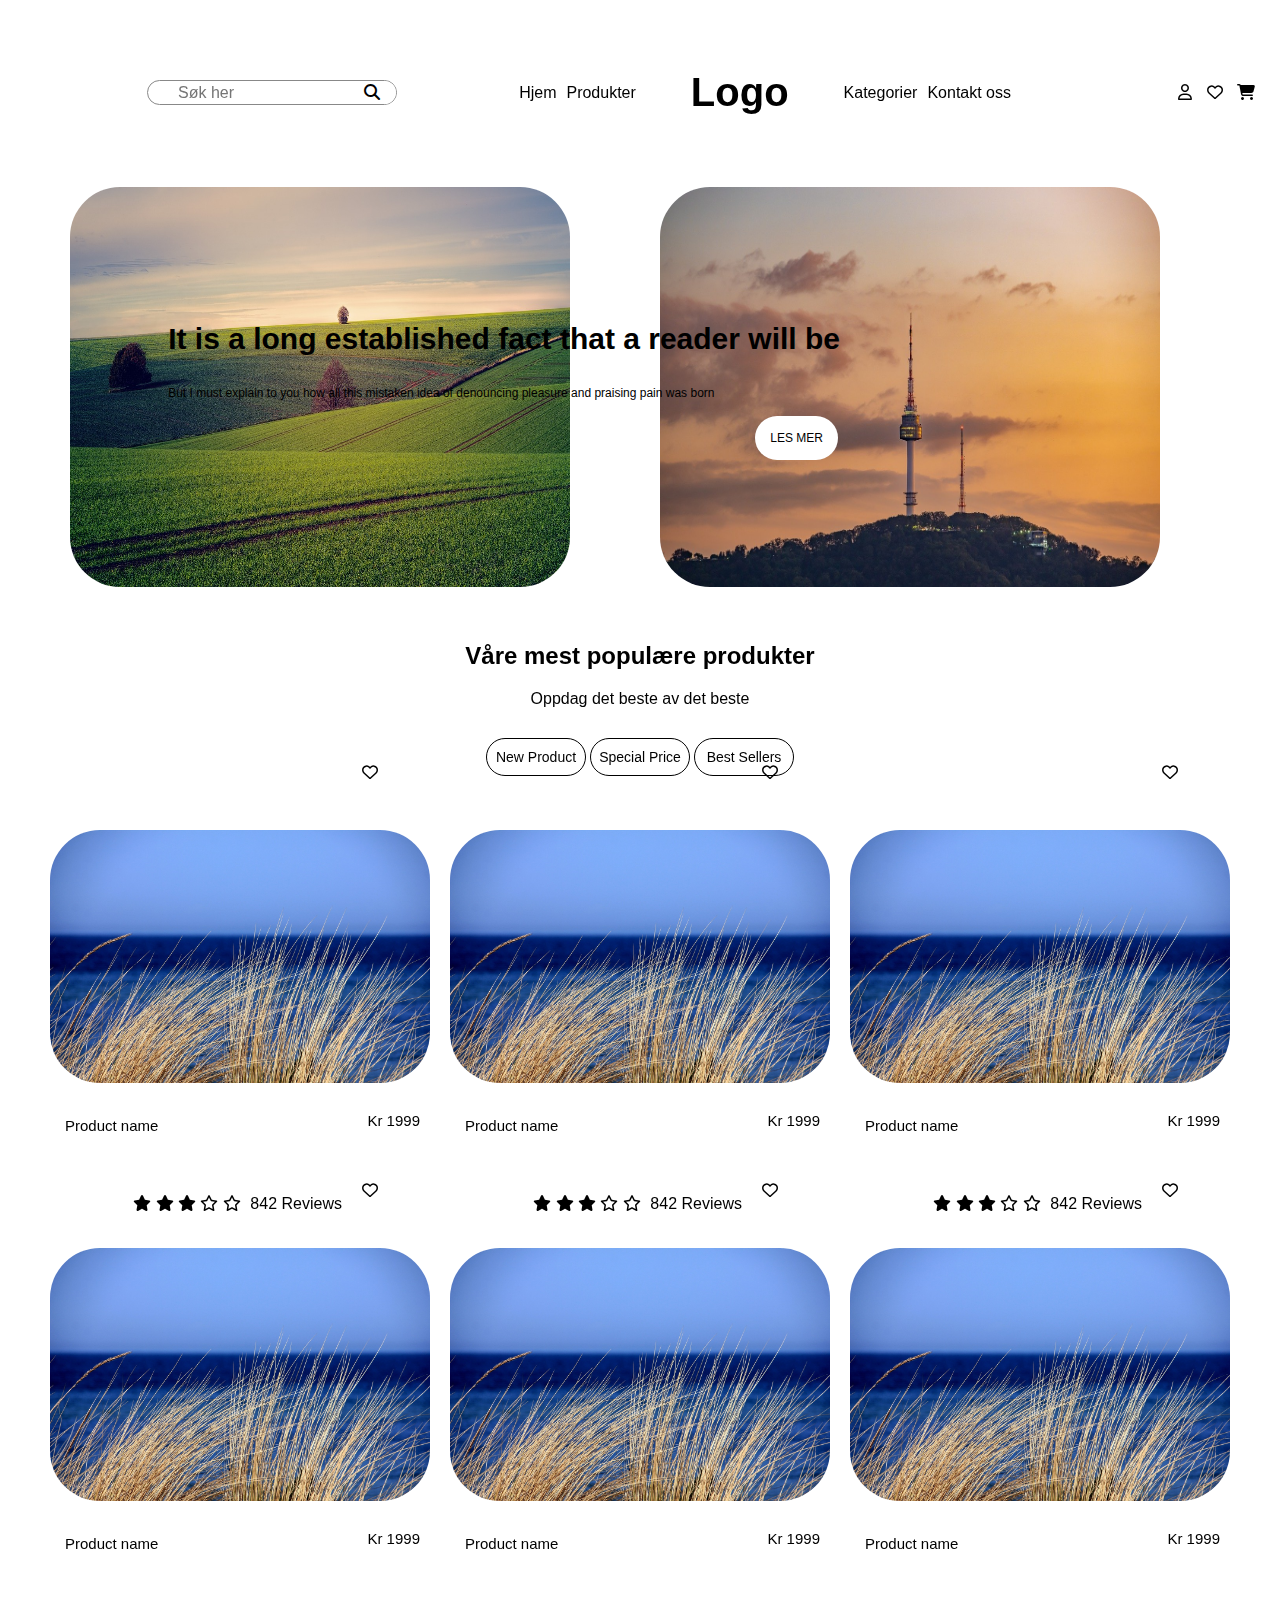
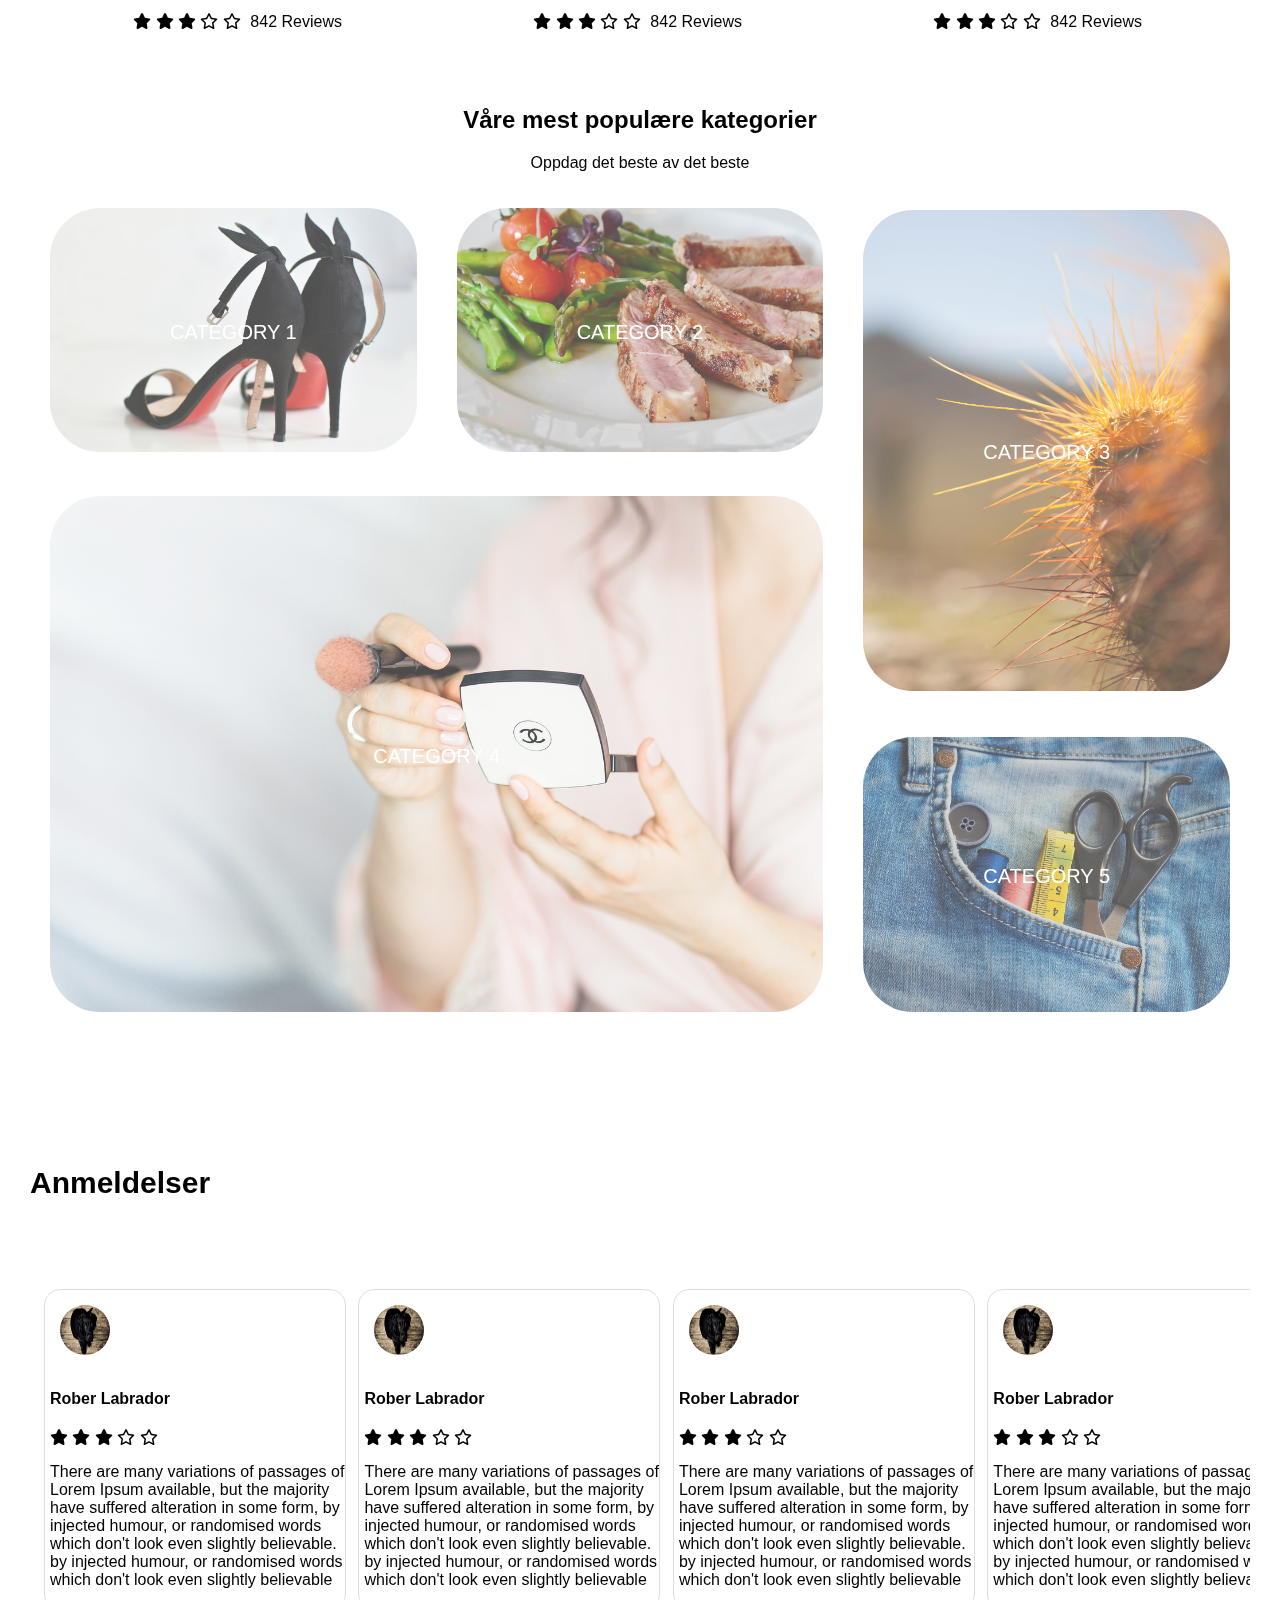
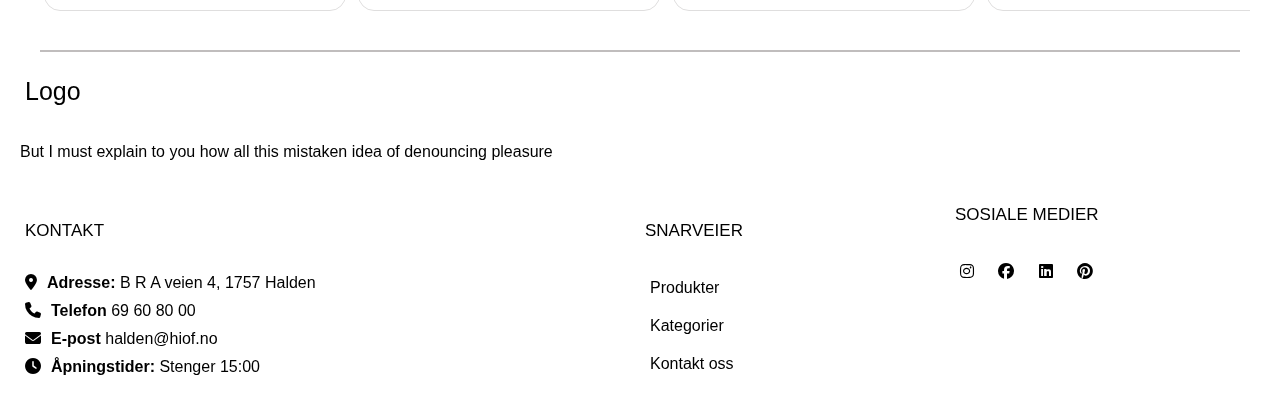
==== commit f66a10c8: "endret" ====
--- a/index.html
+++ b/index.html
@@ -26,10 +26,10 @@
     <nav class="nav-header">
         <ul class="header">
             <li><a href="index.html">Hjem</a></li>
-            <li><a href="#">Produkter</a></li>
+            <li><a href="#index-products">Produkter</a></li>
             <li><a href="index.html" id="logo">Logo</a></li>
-            <li><a href="#">Kategorier</a></li>
-            <li><a href="#">Kontakt oss</a></li>
+            <li><a href="#index-category">Kategorier</a></li>
+            <li><a href="#index-footer">Kontakt oss</a></li>
         </ul>
     </nav>
         
@@ -48,7 +48,7 @@
             </li>
 
             <li>
-                <a href="#" aria-label="Handlekurv">
+                <a href="checkout.html" aria-label="Handlekurv">
                 <i class="fa-solid fa-cart-shopping"></i>
                 </a>
             </li>
@@ -56,393 +56,392 @@
     </nav>
     </header>
 
-    <main>
-        <section>
-            <header class="scroll-container1">
-                    
-                <figure class="card">
-                    <img src="img/havet.jpg" alt="havet" width="1100" height="400">
-
-                    <section class="left">
-                    <h3>It is a long established fact that a reader will be</h3> 
-                    <p>But I must explain to you how all this mistaken idea of denouncing pleasure and praising pain was born</p>
-                    <button class="btn-scroll-container11">LES MER</button>
-                   
-                </section>
-                </figure>
+<main>
+    <section>
+        <header class="scroll-container1">
+                    
+        <figure class="card">
+            <img src="img/havet.jpg" alt="havet" width="1100" height="400">
+
+            <section class="left">
+                <h3>It is a long established fact that a reader will be</h3> 
+                <p>But I must explain to you how all this mistaken idea of denouncing pleasure and praising pain was born</p>
+                <button class="btn-scroll-container11">LES MER</button>
+            </section>
+        </figure>
                         
-                <figure class="card">
-
-                    <img src="img/byen.jpg" alt="byen" width="1200" height="400">
-
-                    <section class="middle">
-                    <h3>It is a long established fact<br> that a reader will be</h3> 
-                    <p>But I must explain to you how all this mistaken <br>idea of denouncing pleasure and praising pain was born</p>
-                    <button class="btn-scroll-container12">LES MER</button>
-                    </section>
-                </figure>  
-
-                <figure class="card">
-
-                    <img src="img/fjellet.jpg" alt="fjellet" width="1200" height="400">
-
-                    <section class="right">
-                    <h3>It is a long established fact<br> that a reader will be</h3> 
-                    <p>But I must explain to you how all this mistaken <br>idea of denouncing pleasure and praising pain was born</p>
-                    <button class="btn-scroll-container13">LES MER</button>
-                    </section>
-                </figure>
-            </header>
-        </section>
+        <figure class="card">
+            <img src="img/byen.jpg" alt="byen" width="1200" height="400">
+
+            <section class="middle">
+                <h3>It is a long established fact<br> that a reader will be</h3> 
+                <p>But I must explain to you how all this mistaken <br>idea of denouncing pleasure and praising pain was born</p>
+                <button class="btn-scroll-container12">LES MER</button>
+            </section>
+        </figure>  
+
+        <figure class="card">
+            <img src="img/fjellet.jpg" alt="fjellet" width="1200" height="400">
+
+            <section class="right">
+                <h3>It is a long established fact<br> that a reader will be</h3> 
+                <p>But I must explain to you how all this mistaken <br>idea of denouncing pleasure and praising pain was born</p>
+                <button class="btn-scroll-container13">LES MER</button>
+            </section>
+        </figure>
+        </header>
+    </section>
 
         <section class="section-flex">
-            <h2>Våre mest populære produkter</h2>
-            <p>Oppdag det beste av det beste</p>
-
-            <section class="col-12 btn-container-best-products">
-                <button class="btn-best-products">New product</button>
-                <button class="btn-best-products">Special price</button>
-                <button class="btn-best-products">Best sellers</button>
-            </section>
+            <h2 id="index-products">Våre mest populære produkter</h2>
+            <p class="p-center">Oppdag det beste av det beste</p>
+
+        <section class="col-12 btn-container-best-products">
+            <button class="btn-best-products">New product</button>
+            <button class="btn-best-products">Special price</button>
+            <button class="btn-best-products">Best sellers</button>
+        </section>
         </section>
               
         <section>
+        <section class="grid-container-product">
+
+        <section class="grid-product">
+            <picture>
+                <img class="img-product" src="img/gress.jpg" alt="gress" width="350" height="350">
+            </picture>
+
+        <section class="float">
+            <p><a href="product.html">Product name</a></p>
+            <p>Kr 1999</p>
+         </section>
+
+            <i class="fa-regular fa-heart iconheart"></i>
                 
-            <section class="grid-container-product">
-
-                <section class="grid-product">
-                    <picture>
-                        <img class="img-product" src="img/gress.jpg" alt="gress" width="350" height="350">
-                    </picture>
-
-                <section class="float">
-                    <p>Product name</p>
-                    <p>Kr 1999</p>
+        <section class="reviews">
+            <i class="fa-solid fa-star"></i>
+            <i class="fa-solid fa-star"></i>
+            <i class="fa-solid fa-star"></i>
+            <i class="fa-regular fa-star"></i>
+            <i class="fa-regular fa-star"></i>
+            <a href="#">842 Reviews</a>
+        </section>
+        </section>
+
+        <section class="grid-product">    
+            <picture>
+                <img class="img-product" src="img/gress.jpg" alt="gress" width="350" height="350">
+            </picture>
+
+        <section class="float">
+            <p><a href="product.html">Product name</a></p>
+            <p>Kr 1999</p>
+        </section>
+        
+            <i class="fa-regular fa-heart iconheart"></i>
                 
-                </section>
-
-                <section class="hidden" style="clear: both;"> </section>
-                        <i class="fa-regular fa-heart iconheart"></i>
+        <section class="reviews">
+            <i class="fa-solid fa-star"></i>
+            <i class="fa-solid fa-star"></i>
+            <i class="fa-solid fa-star"></i>
+            <i class="fa-regular fa-star"></i>
+            <i class="fa-regular fa-star"></i>
+            <a href="#">842 Reviews</a>
+        </section>
+        </section>
+                    
+        <section class="grid-product">
+            <picture>
+                <img class="img-product" src="img/gress.jpg" alt="gress" width="350" height="350">
+            </picture>
+
+        <section class="float">
+            <p><a href="product.html">Product name</a></p>
+            <p>Kr 1999</p>
+        </section>
+
+            <i class="fa-regular fa-heart iconheart"></i>
+                    
+        <section class="reviews">
+            <i class="fa-solid fa-star"></i>
+            <i class="fa-solid fa-star"></i>
+            <i class="fa-solid fa-star"></i>
+            <i class="fa-regular fa-star"></i>
+            <i class="fa-regular fa-star"></i>
+            <a href="#">842 Reviews</a>
+        </section>
+        </section>
+
+        <section class="grid-product">
+            <picture>
+                <img class="img-product" src="img/gress.jpg" alt="gress" width="350" height="350">
+            </picture>
+        
+        <section class="float">
+            <p><a href="product.html">Product name</a></p>
+             <p>Kr 1999</p>
+        </section>
+
+            <i class="fa-regular fa-heart iconheart"></i>
+                    
+        <section class="reviews">
+            <i class="fa-solid fa-star"></i>
+            <i class="fa-solid fa-star"></i>
+            <i class="fa-solid fa-star"></i>
+            <i class="fa-regular fa-star"></i>
+            <i class="fa-regular fa-star"></i>
+            <a href="#">842 Reviews</a>
+        </section>
+        </section>
+
+        <section class="grid-product">
+            <picture>
+                <img class="img-product" src="img/gress.jpg" alt="gress" width="350" height="350">
+            </picture>
+
+        <section class="float">
+            <p><a href="product.html">Product name</a></p>
+                <p>Kr 1999</p>
+        </section>
+
+            <i class="fa-regular fa-heart iconheart"></i>
+                    
+        <section class="reviews">
+            <i class="fa-solid fa-star"></i>
+            <i class="fa-solid fa-star"></i>
+            <i class="fa-solid fa-star"></i>
+            <i class="fa-regular fa-star"></i>
+            <i class="fa-regular fa-star"></i>
+            <a href="#">842 Reviews</a>
+        </section>
+        </section>
+
                 
-                        <section class="reviews">
-                        <i class="fa-solid fa-star"></i>
-                        <i class="fa-solid fa-star"></i>
-                        <i class="fa-solid fa-star"></i>
-                        <i class="fa-regular fa-star"></i>
-                        <i class="fa-regular fa-star"></i>
-                        <a href="#">842 Reviews</a>
-                    </section>
-            </section>
-
-            <section class="grid-product">    
-                <picture>
-                    <img class="img-product" src="img/gress.jpg" alt="gress" width="350" height="350">
-                </picture>
-
-                <section class="float">
-                    <p>Product name</p>
-                    <p>Kr 1999</p>
-
-                </section>
-            
-                <section class="hidden" style="clear: both;"> </section>
-                    <i class="fa-regular fa-heart iconheart"></i>
-                    <section class="reviews">
-                    <i class="fa-solid fa-star"></i>
-                    <i class="fa-solid fa-star"></i>
-                    <i class="fa-solid fa-star"></i>
-                    <i class="fa-regular fa-star"></i>
-                    <i class="fa-regular fa-star"></i>
-                    <a href="#">842 Reviews</a>
-                </section>
-            </section>
-                    
-            <section class="grid-product">
-                <picture>
-                        <img class="img-product" src="img/gress.jpg" alt="gress" width="350" height="350">
-                </picture>
-
-                <section class="float">
-                    <p>Product name</p>
-                    <p>Kr 1999</p>
-                </section>
-
-                <section class="hidden" style="clear: both;"> </section>
-                    <i class="fa-regular fa-heart iconheart"></i>
-                    <section class="reviews">
-                    <i class="fa-solid fa-star"></i>
-                    <i class="fa-solid fa-star"></i>
-                    <i class="fa-solid fa-star"></i>
-                    <i class="fa-regular fa-star"></i>
-                    <i class="fa-regular fa-star"></i>
-                    <a href="#">842 Reviews</a>
-                </section>
-            </section>
-
-            <section class="grid-product">
-                <picture>
-                        <img class="img-product" src="img/gress.jpg" alt="gress" width="350" height="350">
-                </picture>
-                <section class="float">
-                    <p>Product name</p>
-                    <p>Kr 1999</p>
-                </section>
-
-                <section class="hidden" style="clear: both;"> </section>
-                    <i class="fa-regular fa-heart iconheart"></i>
-                    <section class="reviews">
-                    <i class="fa-solid fa-star"></i>
-                    <i class="fa-solid fa-star"></i>
-                    <i class="fa-solid fa-star"></i>
-                    <i class="fa-regular fa-star"></i>
-                    <i class="fa-regular fa-star"></i>
-                    <a href="#">842 Reviews</a>
-                </section>
-            </section>
-
-            <section class="grid-product">
-                <picture>
-                        <img class="img-product" src="img/gress.jpg" alt="gress" width="350" height="350">
-                </picture>
-
-                <section class="float">
-                    <p>Product name</p>
-                    <p>Kr 1999</p>
-                </section>
-
-                <section class="hidden" style="clear: both;"> </section>
-                    <i class="fa-regular fa-heart iconheart"></i>
-                    <section class="reviews">
-                    <i class="fa-solid fa-star"></i>
-                    <i class="fa-solid fa-star"></i>
-                    <i class="fa-solid fa-star"></i>
-                    <i class="fa-regular fa-star"></i>
-                    <i class="fa-regular fa-star"></i>
-                    <a href="#">842 Reviews</a>
-                </section>
-                        
-            </section>
-
-                <section class="grid-product">
-                <picture>
-                        <img class="img-product" src="img/gress.jpg" alt="gress" width="350" height="350">
-                </picture>
-
-                <section class="float">
-                    <p>Product name</p>
-                    <p>Kr 1999</p>
-                </section>
-
-                <section class="hidden" style="clear: both;"> </section>
-                    <i class="fa-regular fa-heart iconheart"></i>
-                    <section class="reviews">
-                    <i class="fa-solid fa-star"></i>
-                    <i class="fa-solid fa-star"></i>
-                    <i class="fa-solid fa-star"></i>
-                    <i class="fa-regular fa-star"></i>
-                    <i class="fa-regular fa-star"></i>
-                    <a href="#">842 Reviews</a>
-                </section>
-            </section>
-            </section>
+        <section class="grid-product">
+            <picture>
+                <img class="img-product" src="img/gress.jpg" alt="gress" width="350" height="350">
+            </picture>
+
+        <section class="float">
+            <p><a href="product.html">Product name</a></p>
+            <p>Kr 1999</p>
+        </section>
+
+            <i class="fa-regular fa-heart iconheart"></i>
+
+        <section class="reviews">
+            <i class="fa-solid fa-star"></i>
+            <i class="fa-solid fa-star"></i>
+            <i class="fa-solid fa-star"></i>
+            <i class="fa-regular fa-star"></i>
+            <i class="fa-regular fa-star"></i>
+            <a href="#">842 Reviews</a>
+        </section>
+        </section>
+        </section>
         </section>
 
         <section>
-            <h2>Våre mest populære kategorier</h2>
-            <p>Oppdag det beste av det beste</p>
+            <h2 id="index-category">Våre mest populære kategorier</h2>
+            <p class="p-center">Oppdag det beste av det beste</p>
 
        <section class="grid-container-category">
-
-         <picture class="grid-category grid-category1">
-             <a href="#" class="centered">Category 1</a>
-             <img class="img-category" src="img/damesko.jpg" alt="damesko" width="370" height="270">
+        
+        <section class="grid-category grid-category1">
+            <picture>
+                <img class="img-category" src="img/damesko.jpg" alt="damesko" width="370" height="270">
+            </picture>
+            <a href="#" class="centered">Category 1</a>
+        </section>
+    
+        <section class="grid-category grid-category2">
+         <picture>
+            <img class="img-category" src="img/mat.jpg" alt="mat" width="370" height="270">
          </picture>
-
-         <picture class="grid-category grid-category2">
-             <a href="#" class="centered">Category 2</a>
-             <img class="img-category" src="img/mat.jpg" alt="mat" width="370" height="270">
-         </picture>
-
-         <picture class="grid-category grid-category3">
-             <a href="#" class="centered">Category 3</a>
+            <a href="#" class="centered">Category 2</a>
+        </section>
+
+        <section class="grid-category grid-category3">
+         <picture>
              <img class="img-category" src="img/plante.jpg" alt="plante" width="370" height="500">
          </picture>
-
-         <picture class="grid-category grid-category4">
-             <a href="#" class="centered">Category 4</a>
+         <a href="#" class="centered">Category 3</a>
+        </section>
+
+        <section class="grid-category grid-category4">
+         <picture>
              <img class="img-category" src="img/sminke.jpg" alt="sminke" width="750" height="500">
          </picture>
-
-         <picture class="grid-category grid-category5">
-             <a href="#" class="centered">Category 5</a>
+         <a href="#" class="centered">Category 4</a>
+        </section>
+
+        <section class="grid-category grid-category5">
+         <picture>
              <img class="img-category" src="img/verktoy.jpg" alt="verktoy" width="370" height="270">
          </picture>
-
-       </section>
-   </section>
+         <a href="#" class="centered">Category 5</a>
+        </section>
+        </section>
+        </section>
             
-        <section class="">
+        <section class="scroll-container2">
                 <h3 class="h3-reviews">Anmeldelser</h3>
+
         <section class="scroll-container2">
             <article>
 
-                <picture>
-                    <img src="img/hund.jpg" alt="Hund" width="70" height="70">
-                </picture>
-                    <h4>Rober Labrador</h4>
-
-                    <i class="fa-solid fa-star"></i>
-                    <i class="fa-solid fa-star"></i>
-                    <i class="fa-solid fa-star"></i>
-                    <i class="fa-regular fa-star"></i>
-                    <i class="fa-regular fa-star"></i>
-
-                    <p>There are many variations of passages of <br>Lorem Ipsum available, but the majority <br>have suffered alteration in some form, by <br>injected humour, or randomised words <br> which don't look even slightly believable. <br>by injected humour, or randomised words <br>which don't look even slightly believable</p>
-            </article>
-
-            <article>
-                <picture>
-                    <img src="img/hund.jpg" alt="Hund" width="70" height="70">
-                </picture>
-                    <h4>Rober Labrador</h4>
-
-                    <i class="fa-solid fa-star"></i>
-                    <i class="fa-solid fa-star"></i>
-                    <i class="fa-solid fa-star"></i>
-                    <i class="fa-regular fa-star"></i>
-                    <i class="fa-regular fa-star"></i>
-                    
-                    <p>There are many variations of passages of <br>Lorem Ipsum available, but the majority <br>have suffered alteration in some form, by <br>injected humour, or randomised words <br> which don't look even slightly believable. <br>by injected humour, or randomised words <br>which don't look even slightly believable</p>
-                </article>
-
-            <article>
-                <picture>
-                    <img src="img/hund.jpg" alt="Hund" width="70" height="70">
-                </picture>
-                    <h4>Rober Labrador</h4>
-
-                    <i class="fa-solid fa-star"></i>
-                    <i class="fa-solid fa-star"></i>
-                    <i class="fa-solid fa-star"></i>
-                    <i class="fa-regular fa-star"></i>
-                    <i class="fa-regular fa-star"></i>
+            <picture>
+                <img src="img/hund.jpg" alt="Hund" width="70" height="70">
+            </picture>
+                <h4>Rober Labrador</h4>
+
+                <i class="fa-solid fa-star"></i>
+                <i class="fa-solid fa-star"></i>
+                <i class="fa-solid fa-star"></i>
+                <i class="fa-regular fa-star"></i>
+                <i class="fa-regular fa-star"></i>
+
+                <p>There are many variations of passages of <br>Lorem Ipsum available, but the majority <br>have suffered alteration in some form, by <br>injected humour, or randomised words <br> which don't look even slightly believable. <br>by injected humour, or randomised words <br>which don't look even slightly believable</p>
+            </article>
+
+            <article>
+            <picture>
+                <img src="img/hund.jpg" alt="Hund" width="70" height="70">
+            </picture>
+                <h4>Rober Labrador</h4>
+
+                <i class="fa-solid fa-star"></i>
+                <i class="fa-solid fa-star"></i>
+                <i class="fa-solid fa-star"></i>
+                <i class="fa-regular fa-star"></i>
+                <i class="fa-regular fa-star"></i>
+                    
+                <p>There are many variations of passages of <br>Lorem Ipsum available, but the majority <br>have suffered alteration in some form, by <br>injected humour, or randomised words <br> which don't look even slightly believable. <br>by injected humour, or randomised words <br>which don't look even slightly believable</p>
+            </article>
+
+            <article>
+            <picture>
+                <img src="img/hund.jpg" alt="Hund" width="70" height="70">
+            </picture>
+                <h4>Rober Labrador</h4>
+
+                <i class="fa-solid fa-star"></i>
+                <i class="fa-solid fa-star"></i>
+                <i class="fa-solid fa-star"></i>
+                <i class="fa-regular fa-star"></i>
+                <i class="fa-regular fa-star"></i>
                         
-                        <p>There are many variations of passages of <br>Lorem Ipsum available, but the majority <br>have suffered alteration in some form, by <br>injected humour, or randomised words <br> which don't look even slightly believable. <br>by injected humour, or randomised words <br>which don't look even slightly believable</p>
-            </article>
-
-            <article>
-                <picture>
-                    <img src="img/hund.jpg" alt="Hund" width="70" height="70">
-                </picture>
-                    <h4>Rober Labrador</h4>
-
-                    <i class="fa-solid fa-star"></i>
-                    <i class="fa-solid fa-star"></i>
-                    <i class="fa-solid fa-star"></i>
-                    <i class="fa-regular fa-star"></i>
-                    <i class="fa-regular fa-star"></i>
-
-                    <p>There are many variations of passages of <br>Lorem Ipsum available, but the majority <br>have suffered alteration in some form, by <br>injected humour, or randomised words <br> which don't look even slightly believable. <br>by injected humour, or randomised words <br>which don't look even slightly believable</p>
+                <p>There are many variations of passages of <br>Lorem Ipsum available, but the majority <br>have suffered alteration in some form, by <br>injected humour, or randomised words <br> which don't look even slightly believable. <br>by injected humour, or randomised words <br>which don't look even slightly believable</p>
+            </article>
+
+            <article>
+            <picture>
+                <img src="img/hund.jpg" alt="Hund" width="70" height="70">
+            </picture>
+                <h4>Rober Labrador</h4>
+
+                <i class="fa-solid fa-star"></i>
+                <i class="fa-solid fa-star"></i>
+                <i class="fa-solid fa-star"></i>
+                <i class="fa-regular fa-star"></i>
+                <i class="fa-regular fa-star"></i>
+
+                <p>There are many variations of passages of <br>Lorem Ipsum available, but the majority <br>have suffered alteration in some form, by <br>injected humour, or randomised words <br> which don't look even slightly believable. <br>by injected humour, or randomised words <br>which don't look even slightly believable</p>
+            </article>
+
+            <article>
+            <picture>
+                <img src="img/hund.jpg" alt="Hund" width="70" height="70">
+            </picture>
+                <h4>Rober Labrador</h4>
+
+                <i class="fa-solid fa-star"></i>
+                <i class="fa-solid fa-star"></i>
+                <i class="fa-solid fa-star"></i>
+                <i class="fa-regular fa-star"></i>
+                <i class="fa-regular fa-star"></i>
+
+                <p>There are many variations of passages of <br>Lorem Ipsum available, but the majority <br>have suffered alteration in some form, by <br>injected humour, or randomised words <br> which don't look even slightly believable. <br>by injected humour, or randomised words <br>which don't look even slightly believable</p>
+            </article>
+
+            <article>
+            <picture>
+                <img src="img/hund.jpg" alt="Hund" width="70" height="70">
+            </picture>
+                <h4>Rober Labrador</h4>
+
+                <i class="fa-solid fa-star"></i>
+                <i class="fa-solid fa-star"></i>
+                <i class="fa-solid fa-star"></i>
+                <i class="fa-regular fa-star"></i>
+                <i class="fa-regular fa-star"></i>
+
+                <p>There are many variations of passages of <br>Lorem Ipsum available, but the majority <br>have suffered alteration in some form, by <br>injected humour, or randomised words <br> which don't look even slightly believable. <br>by injected humour, or randomised words <br>which don't look even slightly believable</p>
              </article>
 
              <article>
-                <picture>
-                    <img src="img/hund.jpg" alt="Hund" width="70" height="70">
-                </picture>
-                    <h4>Rober Labrador</h4>
-
-                    <i class="fa-solid fa-star"></i>
-                    <i class="fa-solid fa-star"></i>
-                    <i class="fa-solid fa-star"></i>
-                    <i class="fa-regular fa-star"></i>
-                    <i class="fa-regular fa-star"></i>
-
-                    <p>There are many variations of passages of <br>Lorem Ipsum available, but the majority <br>have suffered alteration in some form, by <br>injected humour, or randomised words <br> which don't look even slightly believable. <br>by injected humour, or randomised words <br>which don't look even slightly believable</p>
-             </article>
-
-             <article>
-                <picture>
-                    <img src="img/hund.jpg" alt="Hund" width="70" height="70">
-                </picture>
-                    <h4>Rober Labrador</h4>
-
-                    <i class="fa-solid fa-star"></i>
-                    <i class="fa-solid fa-star"></i>
-                    <i class="fa-solid fa-star"></i>
-                    <i class="fa-regular fa-star"></i>
-                    <i class="fa-regular fa-star"></i>
-
-                    <p>There are many variations of passages of <br>Lorem Ipsum available, but the majority <br>have suffered alteration in some form, by <br>injected humour, or randomised words <br> which don't look even slightly believable. <br>by injected humour, or randomised words <br>which don't look even slightly believable</p>
-             </article>
-
-             <article>
-                <picture>
-                    <img src="img/hund.jpg" alt="Hund" width="70" height="70">
-                </picture>
-                    <h4>Rober Labrador</h4>
-
-                    <i class="fa-solid fa-star"></i>
-                    <i class="fa-solid fa-star"></i>
-                    <i class="fa-solid fa-star"></i>
-                    <i class="fa-regular fa-star"></i>
-                    <i class="fa-regular fa-star"></i>
-
-                    <p>There are many variations of passages of <br>Lorem Ipsum available, but the majority <br>have suffered alteration in some form, by <br>injected humour, or randomised words <br> which don't look even slightly believable. <br>by injected humour, or randomised words <br>which don't look even slightly believable</p>
-             </article>
-
-             <article>
-                <picture>
-                    <img src="img/hund.jpg" alt="Hund" width="70" height="70">
-                </picture>
-                    <h4>Rober Labrador</h4>
-
-                    <i class="fa-solid fa-star"></i>
-                    <i class="fa-solid fa-star"></i>
-                    <i class="fa-solid fa-star"></i>
-                    <i class="fa-regular fa-star"></i>
-                    <i class="fa-regular fa-star"></i>
-
-                    <p>There are many variations of passages of <br>Lorem Ipsum available, but the majority <br>have suffered alteration in some form, by <br>injected humour, or randomised words <br> which don't look even slightly believable. <br>by injected humour, or randomised words <br>which don't look even slightly believable</p>
-             </article>
-
-        </section>
-        </section>
-
-    </main>
-        <aside>
-
-        </aside>
+            <picture>
+                <img src="img/hund.jpg" alt="Hund" width="70" height="70">
+            </picture>
+                <h4>Rober Labrador</h4>
+
+                <i class="fa-solid fa-star"></i>
+                <i class="fa-solid fa-star"></i>
+                <i class="fa-solid fa-star"></i>
+                <i class="fa-regular fa-star"></i>
+                <i class="fa-regular fa-star"></i>
+
+                <p>There are many variations of passages of <br>Lorem Ipsum available, but the majority <br>have suffered alteration in some form, by <br>injected humour, or randomised words <br> which don't look even slightly believable. <br>by injected humour, or randomised words <br>which don't look even slightly believable</p>
+            </article>
+
+            <article>
+            <picture>
+                <img src="img/hund.jpg" alt="Hund" width="70" height="70">
+            </picture>
+                <h4>Rober Labrador</h4>
+
+                <i class="fa-solid fa-star"></i>
+                <i class="fa-solid fa-star"></i>
+                <i class="fa-solid fa-star"></i>
+                <i class="fa-regular fa-star"></i>
+                <i class="fa-regular fa-star"></i>
+
+                <p>There are many variations of passages of <br>Lorem Ipsum available, but the majority <br>have suffered alteration in some form, by <br>injected humour, or randomised words <br> which don't look even slightly believable. <br>by injected humour, or randomised words <br>which don't look even slightly believable</p>
+            </article>
+        </section>
+    </section>
+</main>
     <hr>
-    <footer>  
+    <footer id="index-footer">  
         <a href="index.html" id="footer-logo">Logo</a>
         <p>But I must explain to you how all this mistaken idea of denouncing pleasure</p>
                 
-        <section class="footer-contact-info col-12">
-            <ul class="footer col-6">
-                <li><h4 class="footer">KONTAKT</h4></li>
-                <li><i class="fa-solid fa-location-dot"></i><b>Adresse:</b> B R A veien 4, 1757 Halden</li>
-                <li><i class="fa-solid fa-phone"></i><b>Telefon</b> 69 60 80 00</li>
-                <li><i class="fa-solid fa-envelope"></i><b>E-post</b> halden@hiof.no</li>
-                <li><i class="fa-solid fa-clock"></i><b>Åpningstider:</b> Stenger 15:00</li>
-            </ul>
+    <section class="footer-contact-info col-12">
+        <ul class="footer col-6">
+            <li><h4 class="footer">KONTAKT</h4></li>
+            <li><i class="fa-solid fa-location-dot"></i><b>Adresse:</b> B R A veien 4, 1757 Halden</li>
+            <li><i class="fa-solid fa-phone"></i><b>Telefon</b> 69 60 80 00</li>
+            <li><i class="fa-solid fa-envelope"></i><b>E-post</b> halden@hiof.no</li>
+            <li><i class="fa-solid fa-clock"></i><b>Åpningstider:</b> Stenger 15:00</li>
+        </ul>
                
-            <ul class="footer col-3">
-                <li><h4 class="footer">SNARVEIER </h4></li>
-                <li>Produkter</li>
-                <li>Kategorier</li>
-                <li>Kontakt oss</li>
-            </ul>
+        <ul class="footer col-3">
+            <li><h4 class="footer">SNARVEIER </h4></li>
+            <li><a href="#index-products">Produkter</a></li>
+            <li><a href="#index-category">Kategorier</a></li>
+            <li><a href="#index-footer">Kontakt oss</a></li>
+        </ul>
             
-            <ul class="footer col-3">
-                <li><h4 class="footer">SOSIALE MEDIER</h4></li>
-                <div class="footer-icons">
-                    <li><a href="#"><i class="fa-brands fa-instagram"></i></a></li>
-                    <li><a href="#"><i class="fa-brands fa-facebook"></i></a></li>
-                    <li><a href="#"><i class="fa-brands fa-linkedin"></i></a></li>
-                    <li><a href="#"><i class="fa-brands fa-pinterest"></i></a></li>
-                </div>
-            </ul>
+        <ul class="footer  footer-icons col-3">
+            <li><h4>SOSIALE MEDIER</h4></li> 
+            <li>
+                <a href="#"><i class="fa-brands fa-instagram"></i></a>
+                <a href="#"><i class="fa-brands fa-facebook"></i></a>
+                <a href="#"><i class="fa-brands fa-linkedin"></i></a>
+                <a href="#"><i class="fa-brands fa-pinterest"></i></a>
+            </li>
+        </ul>
         </section>
     </footer>
-    </body>
+</body>
 </html>
--- a/css/style.css
+++ b/css/style.css
@@ -145,9 +145,6 @@
         text-decoration: none;
     }
 
-
-
-/* søke felt med ikon inni*/
 
 .search-wrapper{
     width: 250px;
@@ -185,8 +182,6 @@
 }
 
     
-    
-    
 #section{
     display: grid;
     grid-template-columns: 1fr 1fr;
@@ -242,7 +237,6 @@
     grid-area: main;
 }
 
-/*product bredcrumb*/
 ul.breadcrumb{
     padding: 5px;
     background-color: #fff;
@@ -264,16 +258,6 @@
     border-radius: px;
 }
 
-/*våre mest populære produkter*/
-/*
-.grid-container-product{
-    display: grid;
-    grid-template-columns: repeat(3, 1fr);
-    grid-template-rows: auto;
-    margin: 0;
-    width: 100%;
-}
-*/
 
 .grid-product{
     position: relative;
@@ -317,19 +301,6 @@
 }
 
 
-/*
-.grid-container-category{
-    display: grid;
-    gap: 20px;
- 
-    grid-template-areas: 'category1 category2 category3'
-                         'category1 category2 category3'
-                         'category4 category4 category3'
-                         'category4 category4 category5'
-                         'category4 category4 category5';
- 
- }
-*/
 
 .grid-container-category{ 
     display: grid;
@@ -339,6 +310,10 @@
                         'category4'
                         'category5';
 
+}
+
+.p-center{
+    text-align: center;
 }
 
  .grid-container-category img{
@@ -675,15 +650,6 @@
 }
 
 
-
- section.levering{
-    background-color: #fff;
-    border: 1px solid rgb(246, 246, 246);
-    padding: 0;
-    margin: 20px;
-    text-align: left;
- }
-
  section.levering label {
     padding: 10px;
     margin: 30px;
@@ -695,6 +661,10 @@
  .container-checkout-deliveryoptions{
     display: flex;
     flex-direction: column;
+ }
+
+ .radio-deliveryoptions{
+    border: border: 1px solid rgb(246, 246, 246);;
  }
 
  .btn-checkout{
@@ -717,12 +687,6 @@
                         'expirationdate cvc'
                         'expirationdate cvc';
     grid-row: auto;
-
-    /*background-color: #fff;
-    border: 1px solid rgb(246, 246, 246);
-    padding: 50px;
-    margin: 20px;
-    text-align: left;*/
     
  }
 
@@ -760,8 +724,8 @@
     display: flex;
     flex-direction: row;
     margin: 0 auto;
-    
-}
+}
+
 .grid-product-details h2, h4, p {
     text-align: left;
 }
@@ -833,7 +797,6 @@
  }
 
  
-/* For mobile phones: */
 [class*="col-"] {
     width: 100%;
   }
@@ -980,7 +943,7 @@
         text-transform: uppercase;
         color:white;
       }
-      .test-product {
+      .main-section-product {
         display: flex;
         flex-direction: row;
         align-items: baseline;
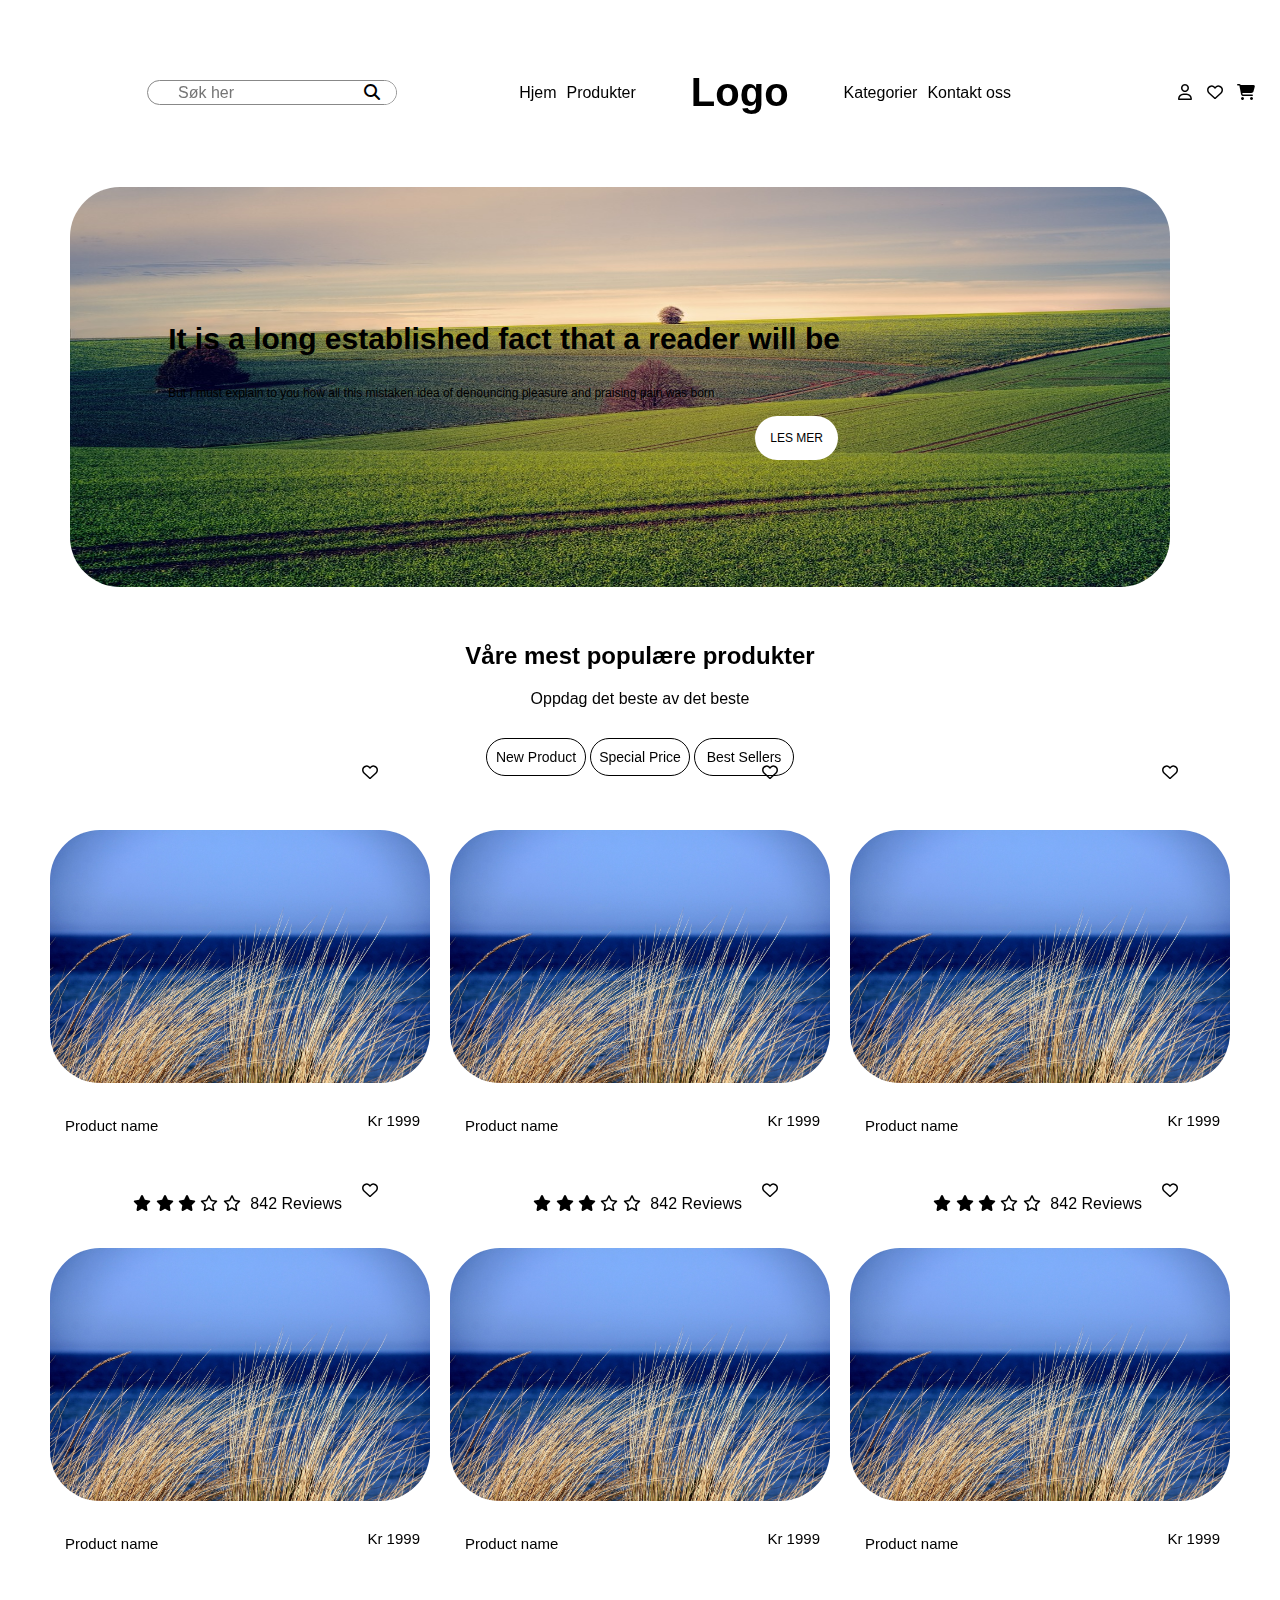
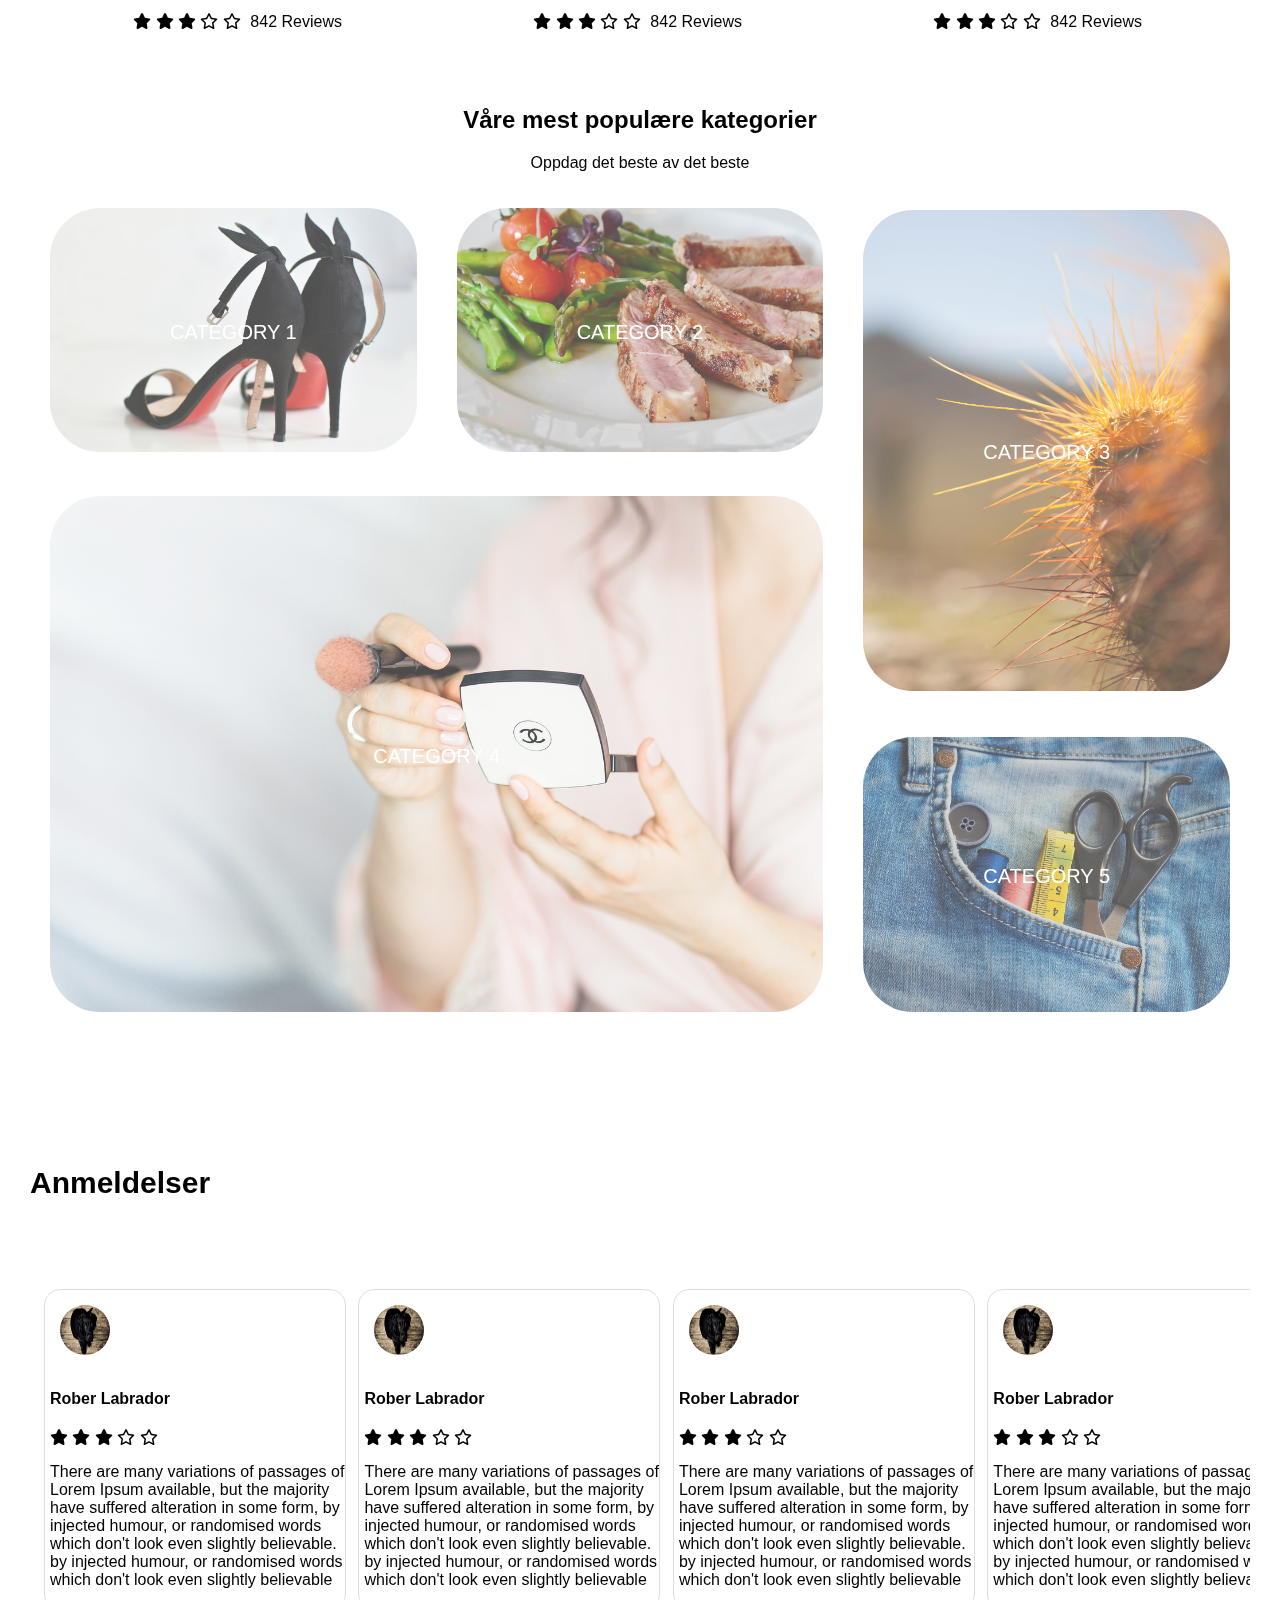
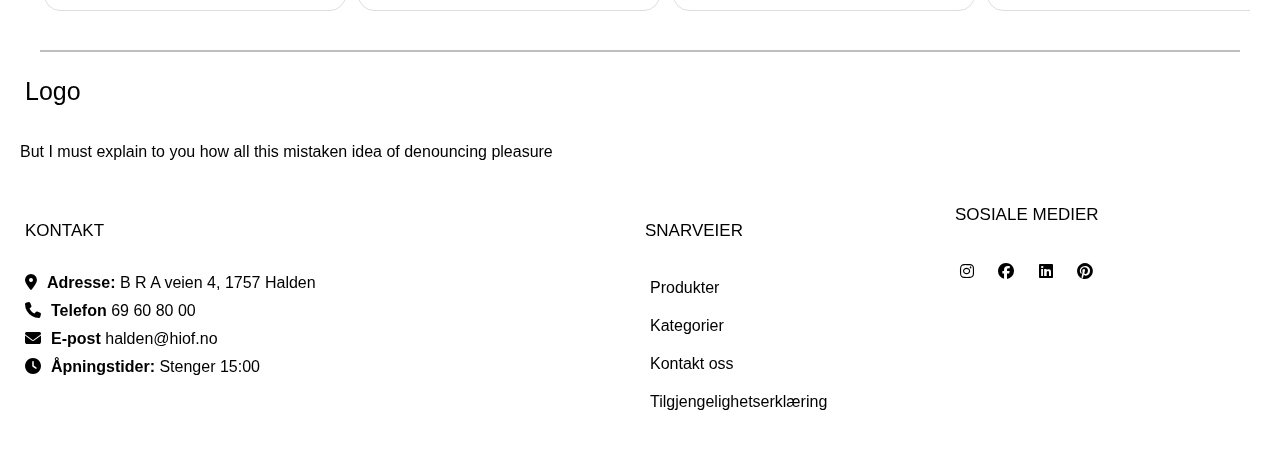
==== commit 4f600c8d: "Endret" ====
--- a/index.html
+++ b/index.html
@@ -430,6 +430,7 @@
             <li><a href="#index-products">Produkter</a></li>
             <li><a href="#index-category">Kategorier</a></li>
             <li><a href="#index-footer">Kontakt oss</a></li>
+            <li><a href="#tilgjengelighetserklaering.pdf">Tilgjengelighetserklæring</a></li>
         </ul>
             
         <ul class="footer  footer-icons col-3">
--- a/css/style.css
+++ b/css/style.css
@@ -28,12 +28,12 @@
     position: relative;
     font-size: 12px;
 }
+   
 
 header.scroll-container1 img{
     padding: 0;
     border-radius: 50px;
     gap: 10px;
-    width: 500px;
 }
 
 
